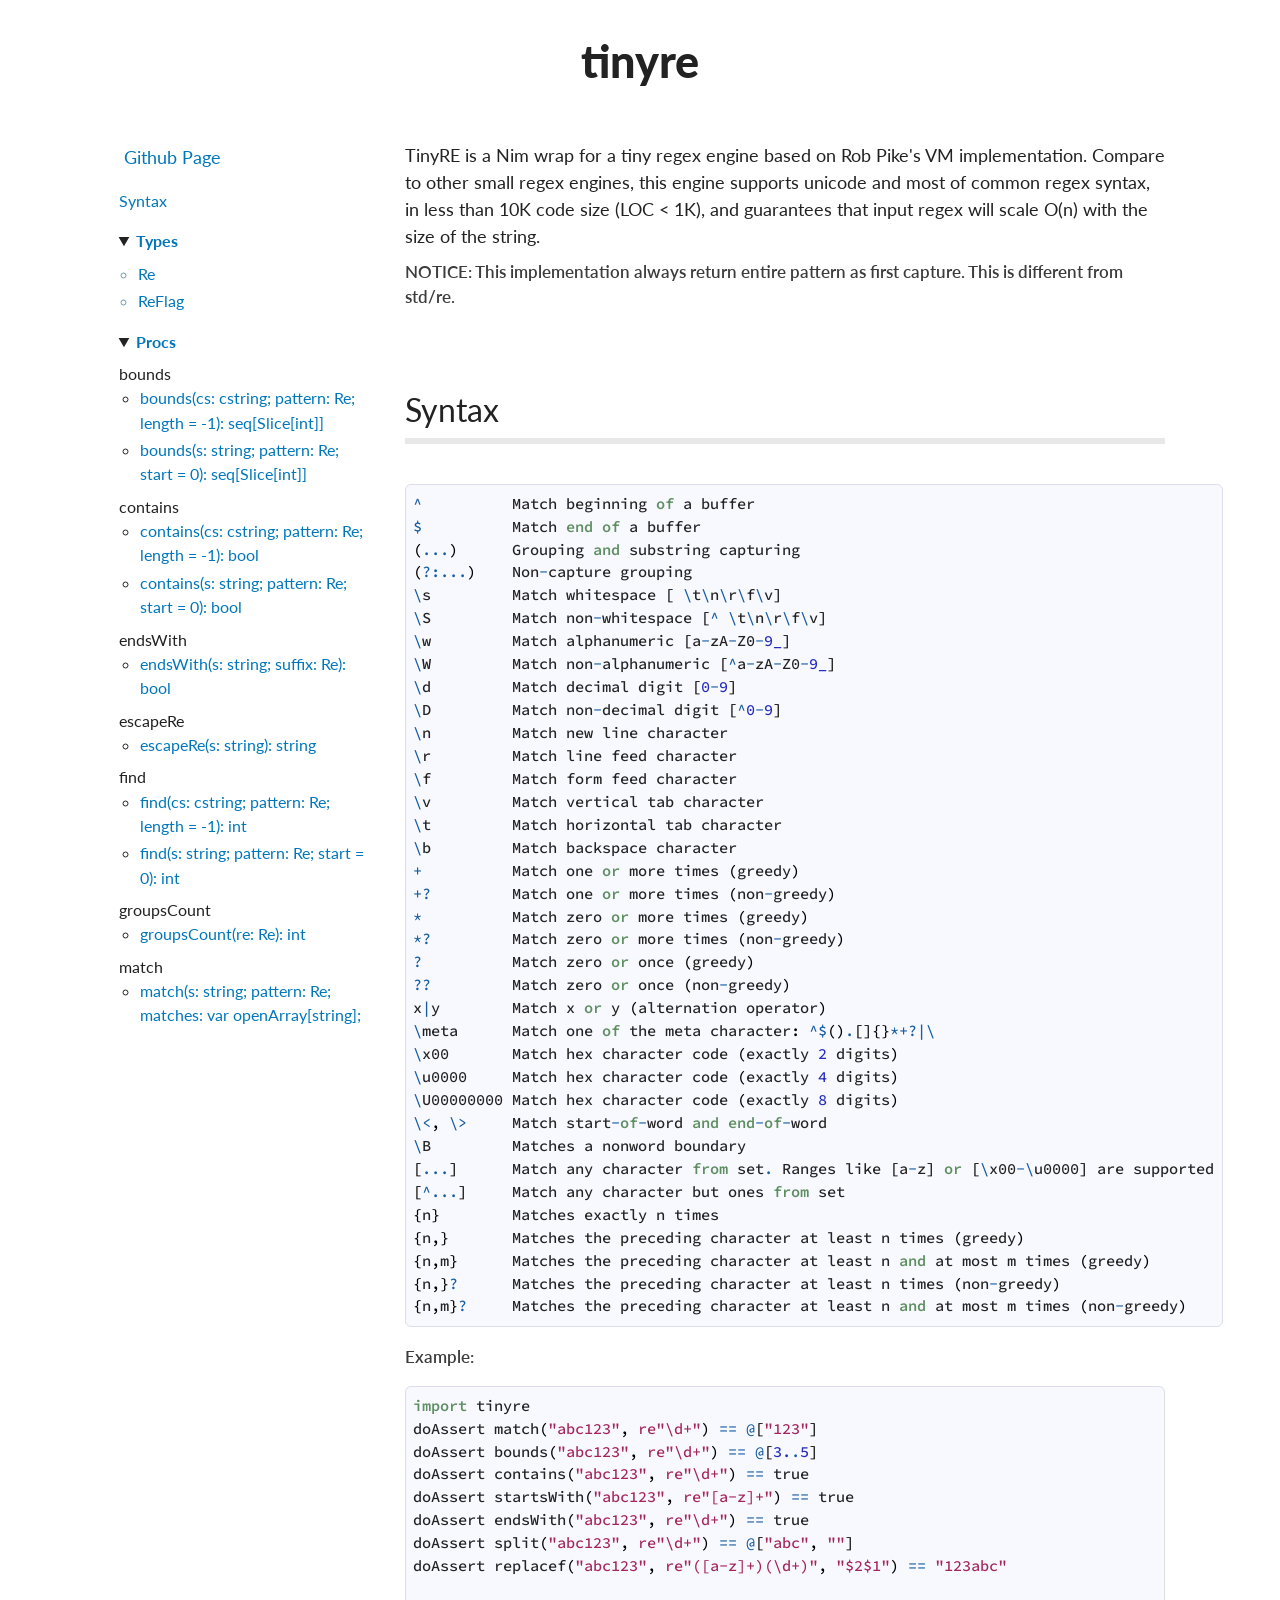
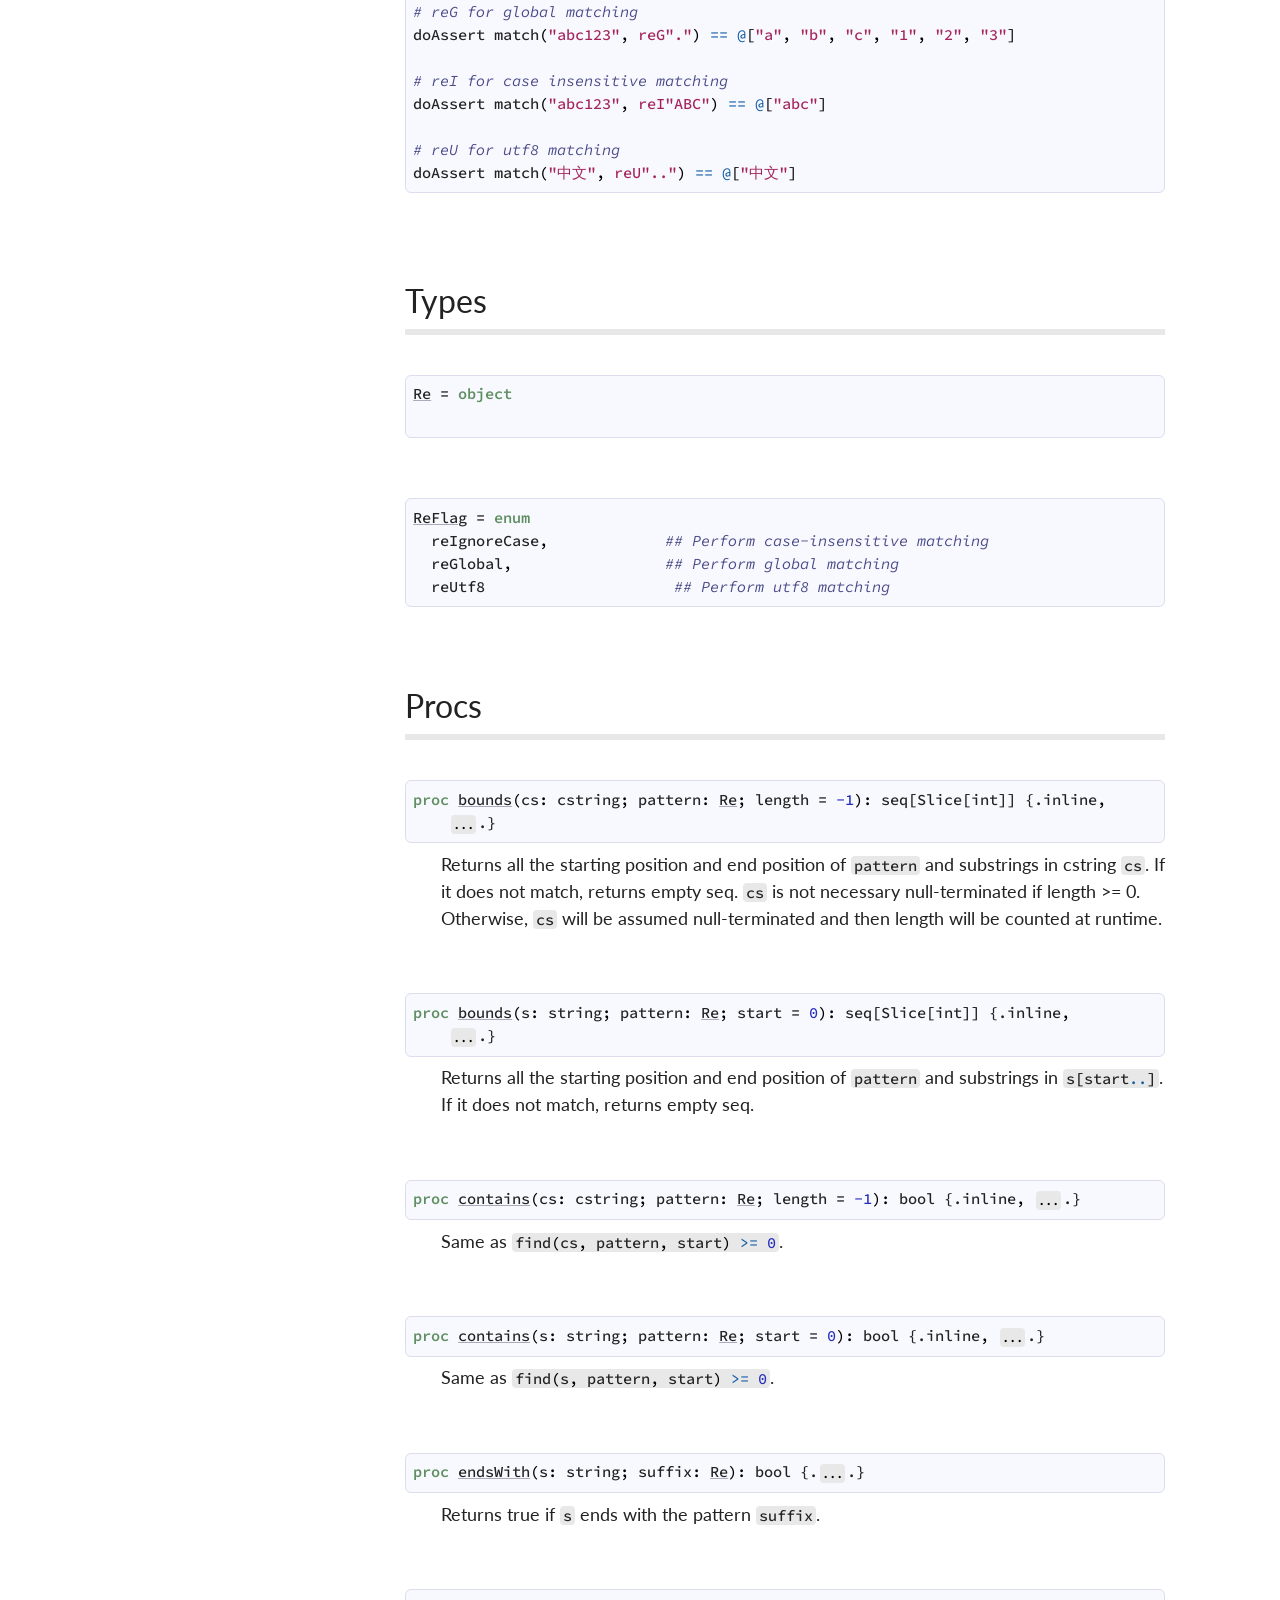
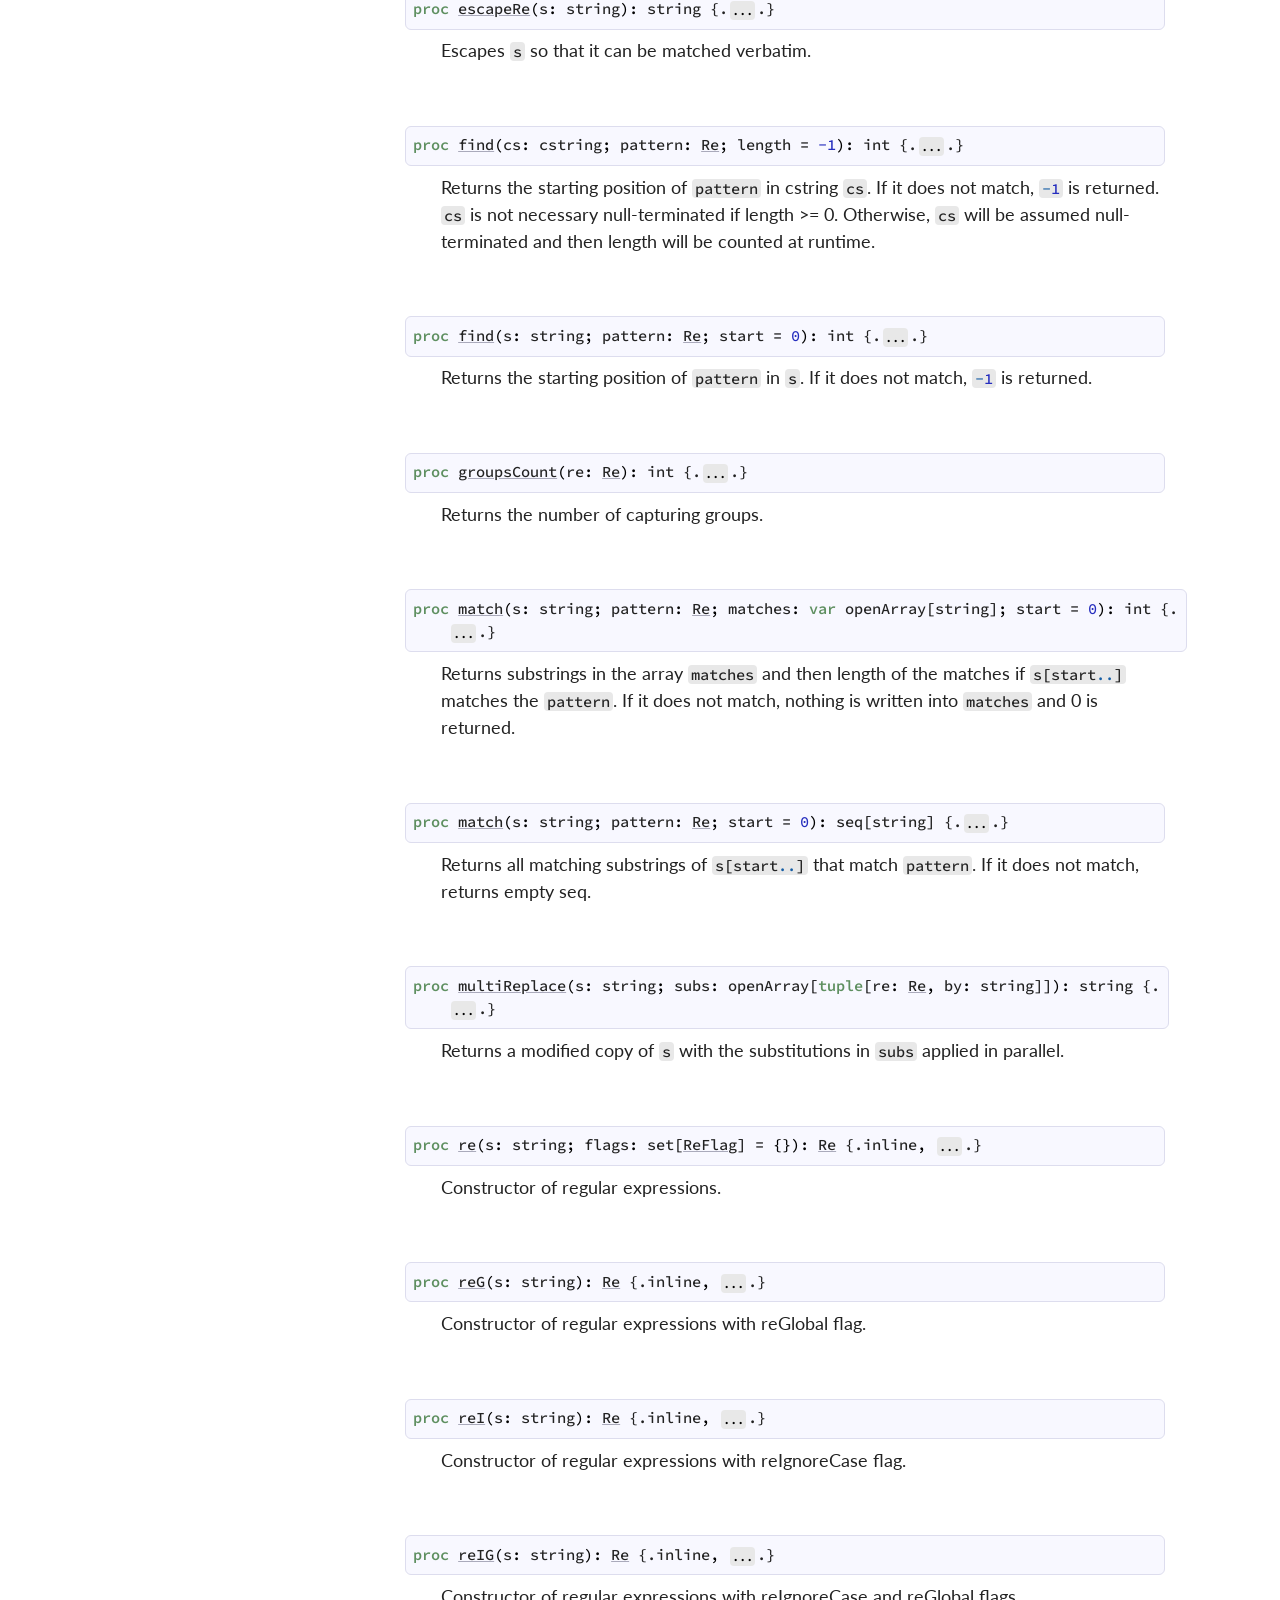
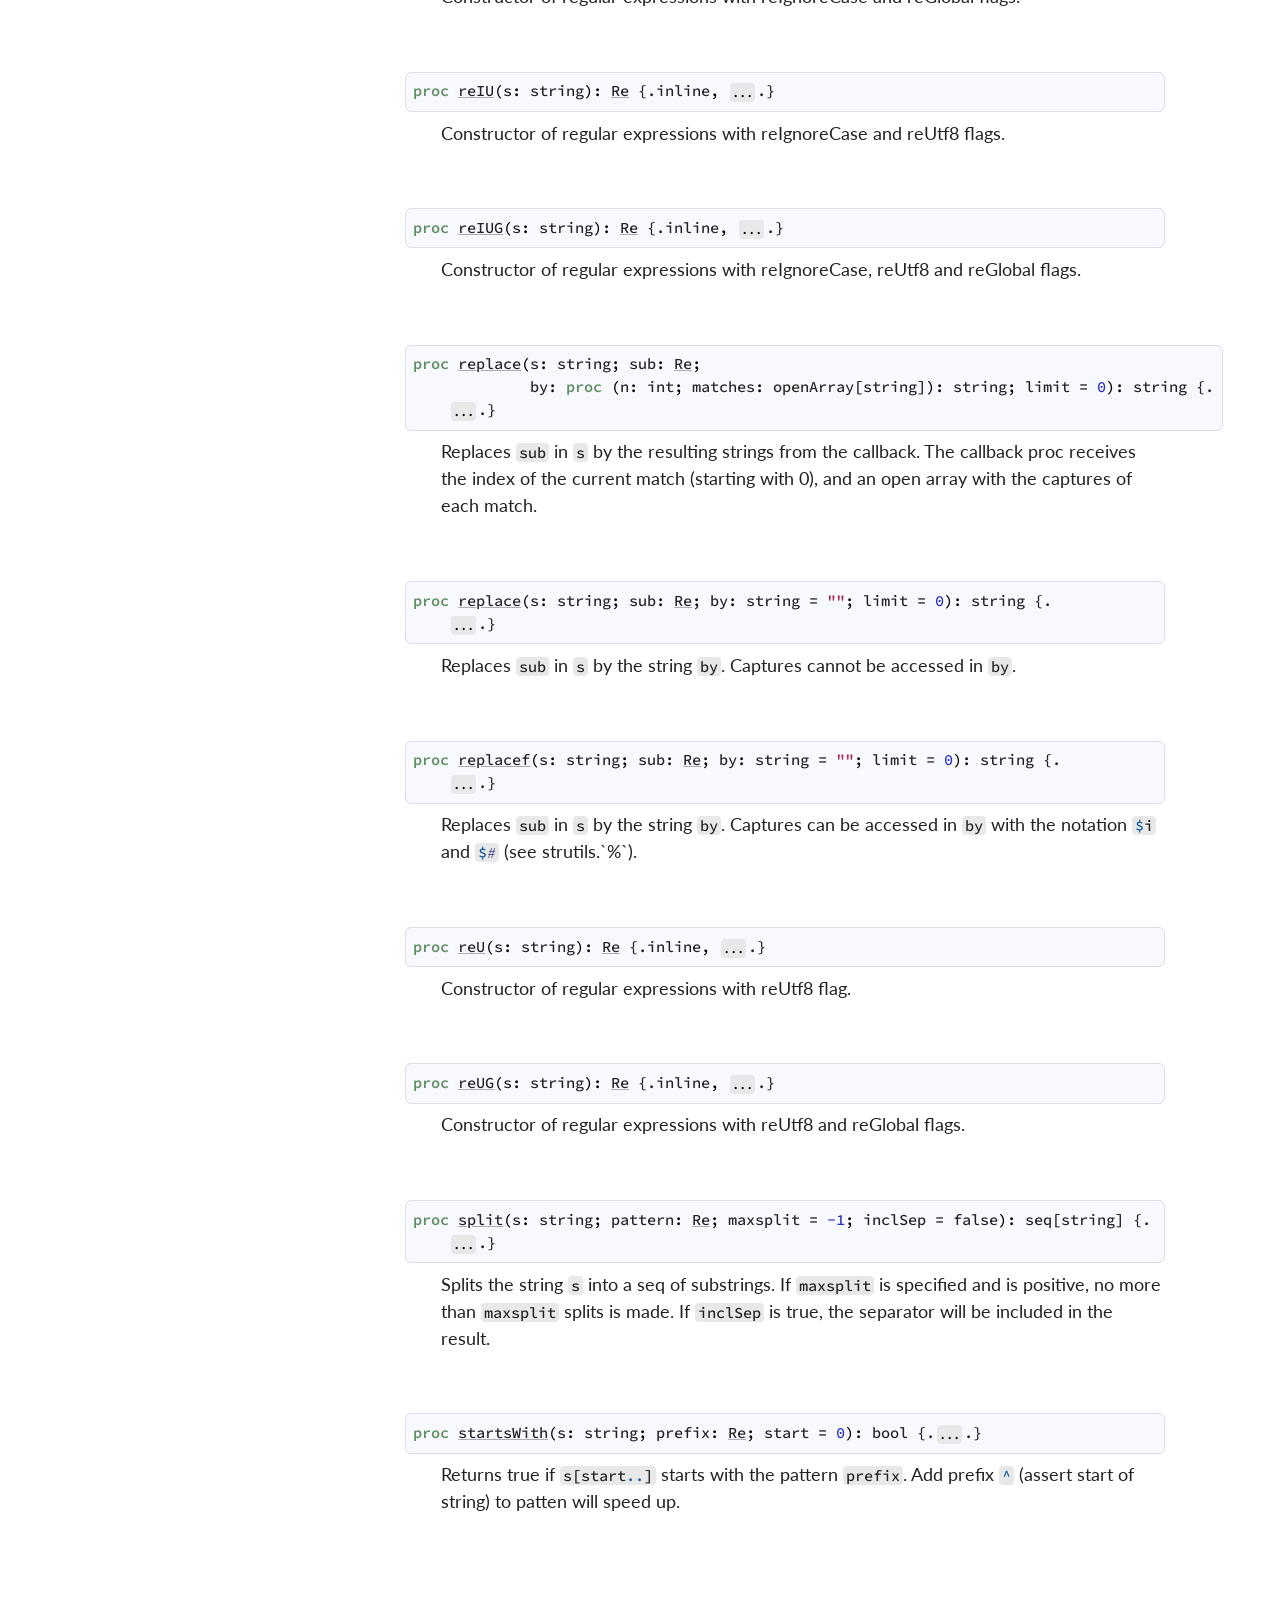
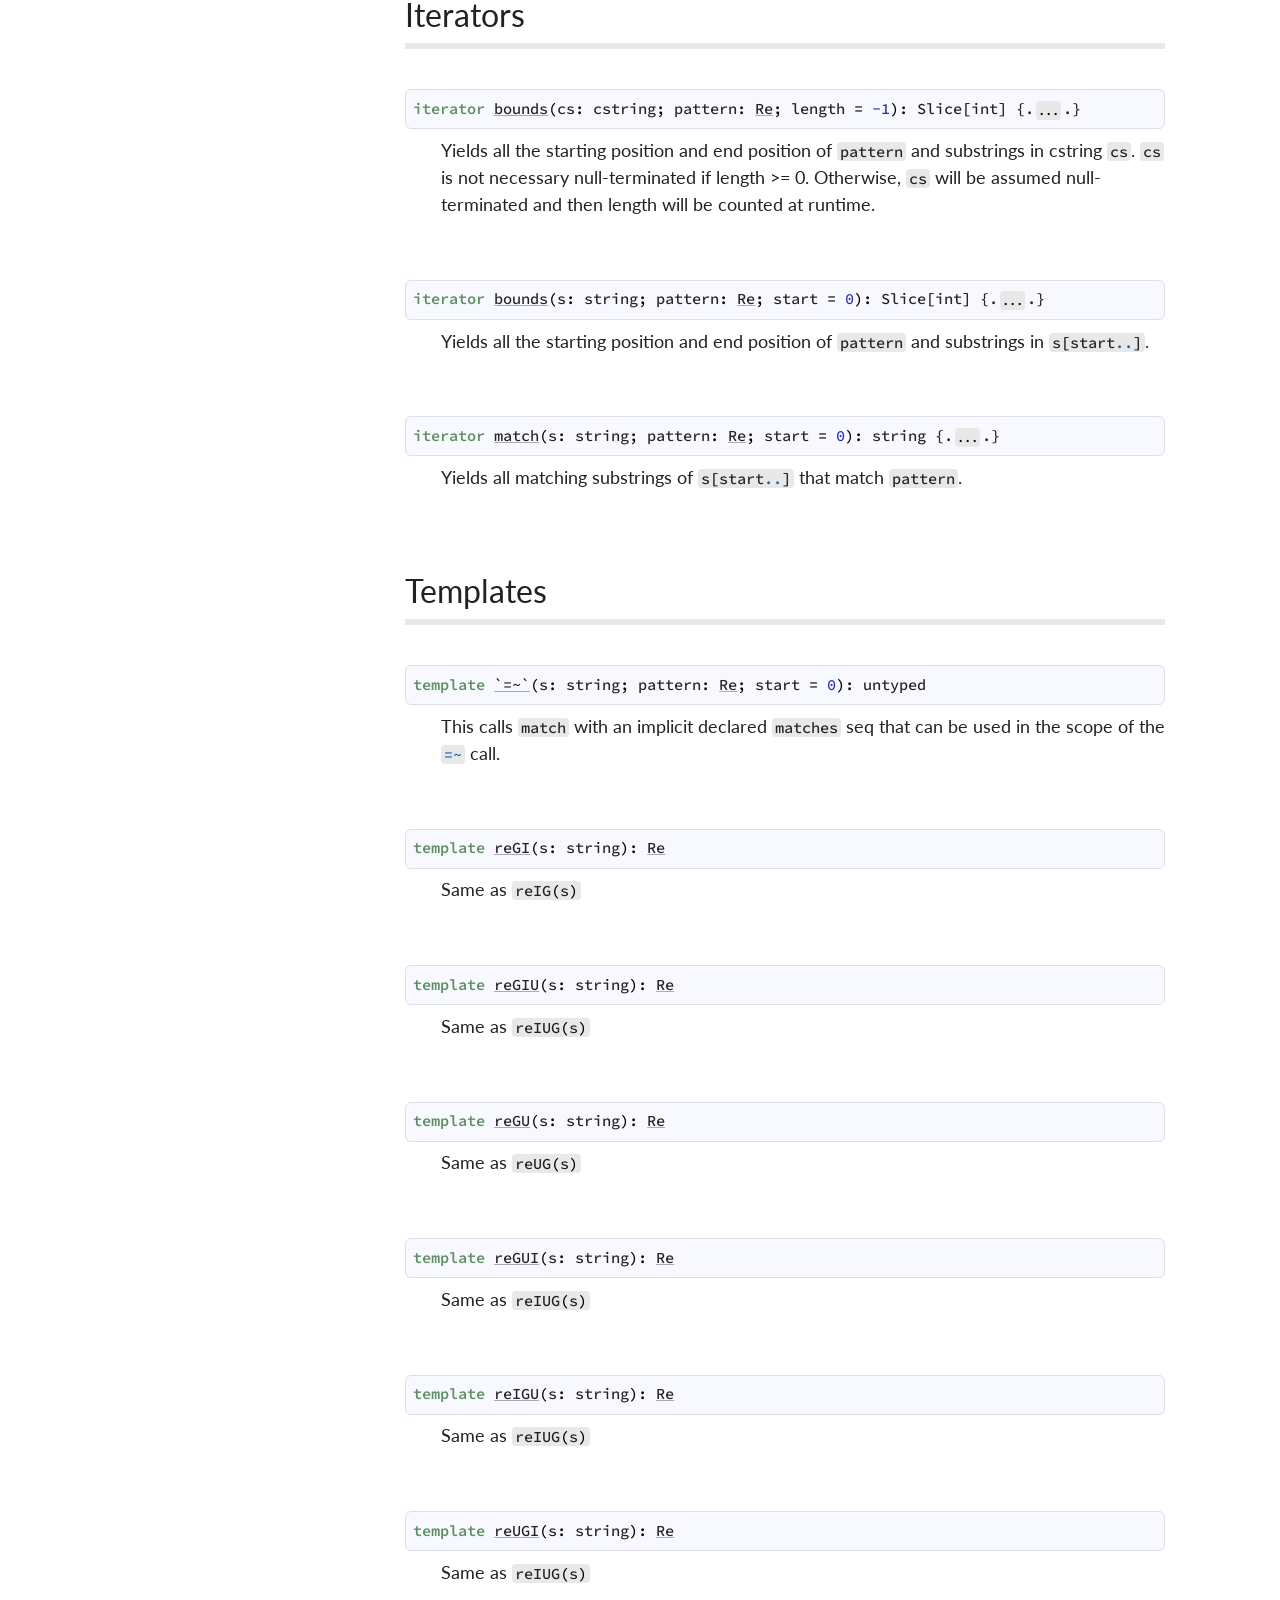
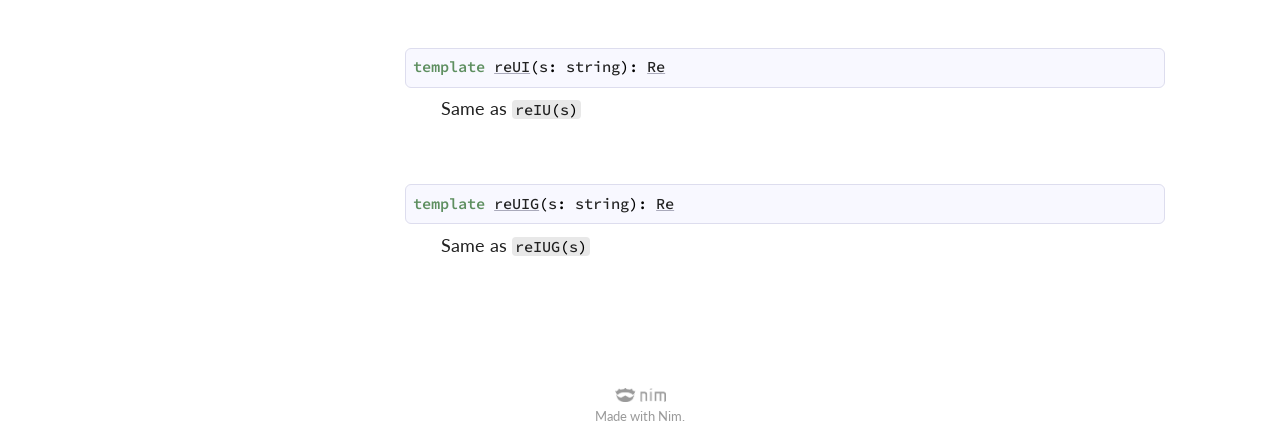
==== docs/tinyre.html @ 005422c6 "update to 1.5.1" ====
<?xml version="1.0" encoding="utf-8" ?>
<!DOCTYPE html PUBLIC "-//W3C//DTD XHTML 1.0 Transitional//EN" "https://www.w3.org/TR/xhtml1/DTD/xhtml1-transitional.dtd">
<!--  This file is generated by Nim. -->
<html xmlns="https://www.w3.org/1999/xhtml" xml:lang="en" lang="en">
<head>
<meta http-equiv="Content-Type" content="text/html; charset=utf-8" />
<meta name="viewport" content="width=device-width, initial-scale=1.0">
<title>tinyre</title>

<!-- Favicon -->
<link rel="shortcut icon" href="[data-uri]"/>
<link rel="icon" type="image/png" sizes="32x32" href="[data-uri]">

<!-- CSS -->
<link rel="stylesheet" type="text/css" href="nimdoc.out.css">

<!-- JS -->
<script type="text/javascript" src="dochack.js"></script>
</head>
<body>
  <div class="document" id="documentId">
    <div class="container">
      <h1 class="title">tinyre</h1>
      <div class="row">
  <div class="three columns">
    <div id="global-links">
      <ul class="simple">
        <li><a href="https://github.com/khchen/tinyre">Github Page</a></li>
      </ul>
    </div>
    <ul class="simple simple-toc" id="toc-list">
  <li><a class="reference" id="syntax_toc" href="#syntax">Syntax</a></li>
<li>
  <details open>
    <summary><a class="reference reference-toplevel" href="#7" id="57">Types</a></summary>
    <ul class="simple simple-toc-section">
      <li><a class="reference" href="#Re" title="Re = object">Re</a></li>
<li><a class="reference" href="#ReFlag" title="ReFlag = enum
  reIgnoreCase,             ## Perform case-insensitive matching
  reGlobal,                 ## Perform global matching
  reUtf8                     ## Perform utf8 matching">ReFlag</a></li>

    </ul>
  </details>
</li>
<li>
  <details open>
    <summary><a class="reference reference-toplevel" href="#12" id="62">Procs</a></summary>
    <ul class="simple simple-toc-section">
      <ul class="simple nested-toc-section">bounds
  <li><a class="reference" href="#bounds%2Ccstring%2CRe%2Cint" title="bounds(cs: cstring; pattern: Re; length = -1): seq[Slice[int]]">bounds(cs: cstring; pattern: Re; length = -1): seq[Slice[int]]</a></li>
<li><a class="reference" href="#bounds%2Cstring%2CRe%2Cint" title="bounds(s: string; pattern: Re; start = 0): seq[Slice[int]]">bounds(s: string; pattern: Re; start = 0): seq[Slice[int]]</a></li>

</ul>
<ul class="simple nested-toc-section">contains
  <li><a class="reference" href="#contains%2Ccstring%2CRe%2Cint" title="contains(cs: cstring; pattern: Re; length = -1): bool">contains(cs: cstring; pattern: Re; length = -1): bool</a></li>
<li><a class="reference" href="#contains%2Cstring%2CRe%2Cint" title="contains(s: string; pattern: Re; start = 0): bool">contains(s: string; pattern: Re; start = 0): bool</a></li>

</ul>
<ul class="simple nested-toc-section">endsWith
  <li><a class="reference" href="#endsWith%2Cstring%2CRe" title="endsWith(s: string; suffix: Re): bool">endsWith(s: string; suffix: Re): bool</a></li>

</ul>
<ul class="simple nested-toc-section">escapeRe
  <li><a class="reference" href="#escapeRe%2Cstring" title="escapeRe(s: string): string">escapeRe(s: string): string</a></li>

</ul>
<ul class="simple nested-toc-section">find
  <li><a class="reference" href="#find%2Ccstring%2CRe%2Cint" title="find(cs: cstring; pattern: Re; length = -1): int">find(cs: cstring; pattern: Re; length = -1): int</a></li>
<li><a class="reference" href="#find%2Cstring%2CRe%2Cint" title="find(s: string; pattern: Re; start = 0): int">find(s: string; pattern: Re; start = 0): int</a></li>

</ul>
<ul class="simple nested-toc-section">groupsCount
  <li><a class="reference" href="#groupsCount%2CRe" title="groupsCount(re: Re): int">groupsCount(re: Re): int</a></li>

</ul>
<ul class="simple nested-toc-section">match
  <li><a class="reference" href="#match%2Cstring%2CRe%2CopenArray%5Bstring%5D%2Cint" title="match(s: string; pattern: Re; matches: var openArray[string]; start = 0): int">match(s: string; pattern: Re; matches: var openArray[string]; start = 0): int</a></li>
<li><a class="reference" href="#match%2Cstring%2CRe%2Cint" title="match(s: string; pattern: Re; start = 0): seq[string]">match(s: string; pattern: Re; start = 0): seq[string]</a></li>

</ul>
<ul class="simple nested-toc-section">multiReplace
  <li><a class="reference" href="#multiReplace%2Cstring%2CopenArray%5Btuple%5BRe%2Cstring%5D%5D" title="multiReplace(s: string; subs: openArray[tuple[re: Re, by: string]]): string">multiReplace(s: string; subs: openArray[tuple[re: Re, by: string]]): string</a></li>

</ul>
<ul class="simple nested-toc-section">re
  <li><a class="reference" href="#re%2Cstring%2Cset%5BReFlag%5D" title="re(s: string; flags: set[ReFlag] = {}): Re">re(s: string; flags: set[ReFlag] = {}): Re</a></li>

</ul>
<ul class="simple nested-toc-section">reG
  <li><a class="reference" href="#reG%2Cstring" title="reG(s: string): Re">reG(s: string): Re</a></li>

</ul>
<ul class="simple nested-toc-section">reI
  <li><a class="reference" href="#reI%2Cstring" title="reI(s: string): Re">reI(s: string): Re</a></li>

</ul>
<ul class="simple nested-toc-section">reIG
  <li><a class="reference" href="#reIG%2Cstring" title="reIG(s: string): Re">reIG(s: string): Re</a></li>

</ul>
<ul class="simple nested-toc-section">reIU
  <li><a class="reference" href="#reIU%2Cstring" title="reIU(s: string): Re">reIU(s: string): Re</a></li>

</ul>
<ul class="simple nested-toc-section">reIUG
  <li><a class="reference" href="#reIUG%2Cstring" title="reIUG(s: string): Re">reIUG(s: string): Re</a></li>

</ul>
<ul class="simple nested-toc-section">replace
  <li><a class="reference" href="#replace%2Cstring%2CRe%2Cproc%28int%2CopenArray%5Bstring%5D%29%2Cint" title="replace(s: string; sub: Re;
        by: proc (n: int; matches: openArray[string]): string; limit = 0): string">replace(s: string; sub: Re;
        by: proc (n: int; matches: openArray[string]): string; limit = 0): string</a></li>
<li><a class="reference" href="#replace%2Cstring%2CRe%2Cstring%2Cint" title="replace(s: string; sub: Re; by: string = &quot;&quot;; limit = 0): string">replace(s: string; sub: Re; by: string = &quot;&quot;; limit = 0): string</a></li>

</ul>
<ul class="simple nested-toc-section">replacef
  <li><a class="reference" href="#replacef%2Cstring%2CRe%2Cstring%2Cint" title="replacef(s: string; sub: Re; by: string = &quot;&quot;; limit = 0): string">replacef(s: string; sub: Re; by: string = &quot;&quot;; limit = 0): string</a></li>

</ul>
<ul class="simple nested-toc-section">reU
  <li><a class="reference" href="#reU%2Cstring" title="reU(s: string): Re">reU(s: string): Re</a></li>

</ul>
<ul class="simple nested-toc-section">reUG
  <li><a class="reference" href="#reUG%2Cstring" title="reUG(s: string): Re">reUG(s: string): Re</a></li>

</ul>
<ul class="simple nested-toc-section">split
  <li><a class="reference" href="#split%2Cstring%2CRe%2Cint" title="split(s: string; pattern: Re; maxsplit = -1; inclSep = false): seq[string]">split(s: string; pattern: Re; maxsplit = -1; inclSep = false): seq[string]</a></li>

</ul>
<ul class="simple nested-toc-section">startsWith
  <li><a class="reference" href="#startsWith%2Cstring%2CRe%2Cint" title="startsWith(s: string; prefix: Re; start = 0): bool">startsWith(s: string; prefix: Re; start = 0): bool</a></li>

</ul>

    </ul>
  </details>
</li>
<li>
  <details open>
    <summary><a class="reference reference-toplevel" href="#15" id="65">Iterators</a></summary>
    <ul class="simple simple-toc-section">
      <ul class="simple nested-toc-section">bounds
  <li><a class="reference" href="#bounds.i%2Ccstring%2CRe%2Cint" title="bounds(cs: cstring; pattern: Re; length = -1): Slice[int]">bounds(cs: cstring; pattern: Re; length = -1): Slice[int]</a></li>
<li><a class="reference" href="#bounds.i%2Cstring%2CRe%2Cint" title="bounds(s: string; pattern: Re; start = 0): Slice[int]">bounds(s: string; pattern: Re; start = 0): Slice[int]</a></li>

</ul>
<ul class="simple nested-toc-section">match
  <li><a class="reference" href="#match.i%2Cstring%2CRe%2Cint" title="match(s: string; pattern: Re; start = 0): string">match(s: string; pattern: Re; start = 0): string</a></li>

</ul>

    </ul>
  </details>
</li>
<li>
  <details open>
    <summary><a class="reference reference-toplevel" href="#18" id="68">Templates</a></summary>
    <ul class="simple simple-toc-section">
      <ul class="simple nested-toc-section">=~
  <li><a class="reference" href="#%3D~.t%2Cstring%2CRe%2Cint" title="`=~`(s: string; pattern: Re; start = 0): untyped">`=~`(s: string; pattern: Re; start = 0): untyped</a></li>

</ul>
<ul class="simple nested-toc-section">reGI
  <li><a class="reference" href="#reGI.t%2Cstring" title="reGI(s: string): Re">reGI(s: string): Re</a></li>

</ul>
<ul class="simple nested-toc-section">reGIU
  <li><a class="reference" href="#reGIU.t%2Cstring" title="reGIU(s: string): Re">reGIU(s: string): Re</a></li>

</ul>
<ul class="simple nested-toc-section">reGU
  <li><a class="reference" href="#reGU.t%2Cstring" title="reGU(s: string): Re">reGU(s: string): Re</a></li>

</ul>
<ul class="simple nested-toc-section">reGUI
  <li><a class="reference" href="#reGUI.t%2Cstring" title="reGUI(s: string): Re">reGUI(s: string): Re</a></li>

</ul>
<ul class="simple nested-toc-section">reIGU
  <li><a class="reference" href="#reIGU.t%2Cstring" title="reIGU(s: string): Re">reIGU(s: string): Re</a></li>

</ul>
<ul class="simple nested-toc-section">reUGI
  <li><a class="reference" href="#reUGI.t%2Cstring" title="reUGI(s: string): Re">reUGI(s: string): Re</a></li>

</ul>
<ul class="simple nested-toc-section">reUI
  <li><a class="reference" href="#reUI.t%2Cstring" title="reUI(s: string): Re">reUI(s: string): Re</a></li>

</ul>
<ul class="simple nested-toc-section">reUIG
  <li><a class="reference" href="#reUIG.t%2Cstring" title="reUIG(s: string): Re">reUIG(s: string): Re</a></li>

</ul>

    </ul>
  </details>
</li>

</ul>

  </div>
  <div class="nine columns" id="content">
    
    <div id="tocRoot"></div>
    
    <p class="module-desc"><p>TinyRE is a Nim wrap for a tiny regex engine based on Rob Pike's VM implementation. Compare to other small regex engines, this engine supports unicode and most of common regex syntax, in less than 10K code size (LOC &lt; 1K), and guarantees that input regex will scale O(n) with the size of the string.</p>
<p><strong>NOTICE: This implementation always return entire pattern as first capture. This is different from std/re.</strong></p>

<h1><a class="toc-backref" id="syntax" href="#syntax">Syntax</a></h1><pre class="listing"><span class="Operator">^</span>          <span class="Identifier">Match</span> <span class="Identifier">beginning</span> <span class="Keyword">of</span> <span class="Identifier">a</span> <span class="Identifier">buffer</span>
<span class="Operator">$</span>          <span class="Identifier">Match</span> <span class="Keyword">end</span> <span class="Keyword">of</span> <span class="Identifier">a</span> <span class="Identifier">buffer</span>
<span class="Punctuation">(</span><span class="Operator">...</span><span class="Punctuation">)</span>      <span class="Identifier">Grouping</span> <span class="Keyword">and</span> <span class="Identifier">substring</span> <span class="Identifier">capturing</span>
<span class="Punctuation">(</span><span class="Operator">?:...</span><span class="Punctuation">)</span>    <span class="Identifier">Non</span><span class="Operator">-</span><span class="Identifier">capture</span> <span class="Identifier">grouping</span>
<span class="Operator">\</span><span class="Identifier">s</span>         <span class="Identifier">Match</span> <span class="Identifier">whitespace</span> <span class="Punctuation">[</span> <span class="Operator">\</span><span class="Identifier">t</span><span class="Operator">\</span><span class="Identifier">n</span><span class="Operator">\</span><span class="Identifier">r</span><span class="Operator">\</span><span class="Identifier">f</span><span class="Operator">\</span><span class="Identifier">v</span><span class="Punctuation">]</span>
<span class="Operator">\</span><span class="Identifier">S</span>         <span class="Identifier">Match</span> <span class="Identifier">non</span><span class="Operator">-</span><span class="Identifier">whitespace</span> <span class="Punctuation">[</span><span class="Operator">^</span> <span class="Operator">\</span><span class="Identifier">t</span><span class="Operator">\</span><span class="Identifier">n</span><span class="Operator">\</span><span class="Identifier">r</span><span class="Operator">\</span><span class="Identifier">f</span><span class="Operator">\</span><span class="Identifier">v</span><span class="Punctuation">]</span>
<span class="Operator">\</span><span class="Identifier">w</span>         <span class="Identifier">Match</span> <span class="Identifier">alphanumeric</span> <span class="Punctuation">[</span><span class="Identifier">a</span><span class="Operator">-</span><span class="Identifier">zA</span><span class="Operator">-</span><span class="Identifier">Z0</span><span class="Operator">-</span><span class="DecNumber">9_</span><span class="Punctuation">]</span>
<span class="Operator">\</span><span class="Identifier">W</span>         <span class="Identifier">Match</span> <span class="Identifier">non</span><span class="Operator">-</span><span class="Identifier">alphanumeric</span> <span class="Punctuation">[</span><span class="Operator">^</span><span class="Identifier">a</span><span class="Operator">-</span><span class="Identifier">zA</span><span class="Operator">-</span><span class="Identifier">Z0</span><span class="Operator">-</span><span class="DecNumber">9_</span><span class="Punctuation">]</span>
<span class="Operator">\</span><span class="Identifier">d</span>         <span class="Identifier">Match</span> <span class="Identifier">decimal</span> <span class="Identifier">digit</span> <span class="Punctuation">[</span><span class="DecNumber">0</span><span class="Operator">-</span><span class="DecNumber">9</span><span class="Punctuation">]</span>
<span class="Operator">\</span><span class="Identifier">D</span>         <span class="Identifier">Match</span> <span class="Identifier">non</span><span class="Operator">-</span><span class="Identifier">decimal</span> <span class="Identifier">digit</span> <span class="Punctuation">[</span><span class="Operator">^</span><span class="DecNumber">0</span><span class="Operator">-</span><span class="DecNumber">9</span><span class="Punctuation">]</span>
<span class="Operator">\</span><span class="Identifier">n</span>         <span class="Identifier">Match</span> <span class="Identifier">new</span> <span class="Identifier">line</span> <span class="Identifier">character</span>
<span class="Operator">\</span><span class="Identifier">r</span>         <span class="Identifier">Match</span> <span class="Identifier">line</span> <span class="Identifier">feed</span> <span class="Identifier">character</span>
<span class="Operator">\</span><span class="Identifier">f</span>         <span class="Identifier">Match</span> <span class="Identifier">form</span> <span class="Identifier">feed</span> <span class="Identifier">character</span>
<span class="Operator">\</span><span class="Identifier">v</span>         <span class="Identifier">Match</span> <span class="Identifier">vertical</span> <span class="Identifier">tab</span> <span class="Identifier">character</span>
<span class="Operator">\</span><span class="Identifier">t</span>         <span class="Identifier">Match</span> <span class="Identifier">horizontal</span> <span class="Identifier">tab</span> <span class="Identifier">character</span>
<span class="Operator">\</span><span class="Identifier">b</span>         <span class="Identifier">Match</span> <span class="Identifier">backspace</span> <span class="Identifier">character</span>
<span class="Operator">+</span>          <span class="Identifier">Match</span> <span class="Identifier">one</span> <span class="Keyword">or</span> <span class="Identifier">more</span> <span class="Identifier">times</span> <span class="Punctuation">(</span><span class="Identifier">greedy</span><span class="Punctuation">)</span>
<span class="Operator">+?</span>         <span class="Identifier">Match</span> <span class="Identifier">one</span> <span class="Keyword">or</span> <span class="Identifier">more</span> <span class="Identifier">times</span> <span class="Punctuation">(</span><span class="Identifier">non</span><span class="Operator">-</span><span class="Identifier">greedy</span><span class="Punctuation">)</span>
<span class="Operator">*</span>          <span class="Identifier">Match</span> <span class="Identifier">zero</span> <span class="Keyword">or</span> <span class="Identifier">more</span> <span class="Identifier">times</span> <span class="Punctuation">(</span><span class="Identifier">greedy</span><span class="Punctuation">)</span>
<span class="Operator">*?</span>         <span class="Identifier">Match</span> <span class="Identifier">zero</span> <span class="Keyword">or</span> <span class="Identifier">more</span> <span class="Identifier">times</span> <span class="Punctuation">(</span><span class="Identifier">non</span><span class="Operator">-</span><span class="Identifier">greedy</span><span class="Punctuation">)</span>
<span class="Operator">?</span>          <span class="Identifier">Match</span> <span class="Identifier">zero</span> <span class="Keyword">or</span> <span class="Identifier">once</span> <span class="Punctuation">(</span><span class="Identifier">greedy</span><span class="Punctuation">)</span>
<span class="Operator">??</span>         <span class="Identifier">Match</span> <span class="Identifier">zero</span> <span class="Keyword">or</span> <span class="Identifier">once</span> <span class="Punctuation">(</span><span class="Identifier">non</span><span class="Operator">-</span><span class="Identifier">greedy</span><span class="Punctuation">)</span>
<span class="Identifier">x</span><span class="Operator">|</span><span class="Identifier">y</span>        <span class="Identifier">Match</span> <span class="Identifier">x</span> <span class="Keyword">or</span> <span class="Identifier">y</span> <span class="Punctuation">(</span><span class="Identifier">alternation</span> <span class="Identifier">operator</span><span class="Punctuation">)</span>
<span class="Operator">\</span><span class="Identifier">meta</span>      <span class="Identifier">Match</span> <span class="Identifier">one</span> <span class="Keyword">of</span> <span class="Identifier">the</span> <span class="Identifier">meta</span> <span class="Identifier">character</span><span class="Punctuation">:</span> <span class="Operator">^$</span><span class="Punctuation">(</span><span class="Punctuation">)</span><span class="Operator">.</span><span class="Punctuation">[</span><span class="Punctuation">]</span><span class="Punctuation">{</span><span class="Punctuation">}</span><span class="Operator">*+?|\</span>
<span class="Operator">\</span><span class="Identifier">x00</span>       <span class="Identifier">Match</span> <span class="Identifier">hex</span> <span class="Identifier">character</span> <span class="Identifier">code</span> <span class="Punctuation">(</span><span class="Identifier">exactly</span> <span class="DecNumber">2</span> <span class="Identifier">digits</span><span class="Punctuation">)</span>
<span class="Operator">\</span><span class="Identifier">u0000</span>     <span class="Identifier">Match</span> <span class="Identifier">hex</span> <span class="Identifier">character</span> <span class="Identifier">code</span> <span class="Punctuation">(</span><span class="Identifier">exactly</span> <span class="DecNumber">4</span> <span class="Identifier">digits</span><span class="Punctuation">)</span>
<span class="Operator">\</span><span class="Identifier">U00000000</span> <span class="Identifier">Match</span> <span class="Identifier">hex</span> <span class="Identifier">character</span> <span class="Identifier">code</span> <span class="Punctuation">(</span><span class="Identifier">exactly</span> <span class="DecNumber">8</span> <span class="Identifier">digits</span><span class="Punctuation">)</span>
<span class="Operator">\&lt;</span><span class="Punctuation">,</span> <span class="Operator">\&gt;</span>     <span class="Identifier">Match</span> <span class="Identifier">start</span><span class="Operator">-</span><span class="Keyword">of</span><span class="Operator">-</span><span class="Identifier">word</span> <span class="Keyword">and</span> <span class="Keyword">end</span><span class="Operator">-</span><span class="Keyword">of</span><span class="Operator">-</span><span class="Identifier">word</span>
<span class="Operator">\</span><span class="Identifier">B</span>         <span class="Identifier">Matches</span> <span class="Identifier">a</span> <span class="Identifier">nonword</span> <span class="Identifier">boundary</span>
<span class="Punctuation">[</span><span class="Operator">...</span><span class="Punctuation">]</span>      <span class="Identifier">Match</span> <span class="Identifier">any</span> <span class="Identifier">character</span> <span class="Keyword">from</span> <span class="Identifier">set</span><span class="Operator">.</span> <span class="Identifier">Ranges</span> <span class="Identifier">like</span> <span class="Punctuation">[</span><span class="Identifier">a</span><span class="Operator">-</span><span class="Identifier">z</span><span class="Punctuation">]</span> <span class="Keyword">or</span> <span class="Punctuation">[</span><span class="Operator">\</span><span class="Identifier">x00</span><span class="Operator">-\</span><span class="Identifier">u0000</span><span class="Punctuation">]</span> <span class="Identifier">are</span> <span class="Identifier">supported</span>
<span class="Punctuation">[</span><span class="Operator">^...</span><span class="Punctuation">]</span>     <span class="Identifier">Match</span> <span class="Identifier">any</span> <span class="Identifier">character</span> <span class="Identifier">but</span> <span class="Identifier">ones</span> <span class="Keyword">from</span> <span class="Identifier">set</span>
<span class="Punctuation">{</span><span class="Identifier">n</span><span class="Punctuation">}</span>        <span class="Identifier">Matches</span> <span class="Identifier">exactly</span> <span class="Identifier">n</span> <span class="Identifier">times</span>
<span class="Punctuation">{</span><span class="Identifier">n</span><span class="Punctuation">,</span><span class="Punctuation">}</span>       <span class="Identifier">Matches</span> <span class="Identifier">the</span> <span class="Identifier">preceding</span> <span class="Identifier">character</span> <span class="Identifier">at</span> <span class="Identifier">least</span> <span class="Identifier">n</span> <span class="Identifier">times</span> <span class="Punctuation">(</span><span class="Identifier">greedy</span><span class="Punctuation">)</span>
<span class="Punctuation">{</span><span class="Identifier">n</span><span class="Punctuation">,</span><span class="Identifier">m</span><span class="Punctuation">}</span>      <span class="Identifier">Matches</span> <span class="Identifier">the</span> <span class="Identifier">preceding</span> <span class="Identifier">character</span> <span class="Identifier">at</span> <span class="Identifier">least</span> <span class="Identifier">n</span> <span class="Keyword">and</span> <span class="Identifier">at</span> <span class="Identifier">most</span> <span class="Identifier">m</span> <span class="Identifier">times</span> <span class="Punctuation">(</span><span class="Identifier">greedy</span><span class="Punctuation">)</span>
<span class="Punctuation">{</span><span class="Identifier">n</span><span class="Punctuation">,</span><span class="Punctuation">}</span><span class="Operator">?</span>      <span class="Identifier">Matches</span> <span class="Identifier">the</span> <span class="Identifier">preceding</span> <span class="Identifier">character</span> <span class="Identifier">at</span> <span class="Identifier">least</span> <span class="Identifier">n</span> <span class="Identifier">times</span> <span class="Punctuation">(</span><span class="Identifier">non</span><span class="Operator">-</span><span class="Identifier">greedy</span><span class="Punctuation">)</span>
<span class="Punctuation">{</span><span class="Identifier">n</span><span class="Punctuation">,</span><span class="Identifier">m</span><span class="Punctuation">}</span><span class="Operator">?</span>     <span class="Identifier">Matches</span> <span class="Identifier">the</span> <span class="Identifier">preceding</span> <span class="Identifier">character</span> <span class="Identifier">at</span> <span class="Identifier">least</span> <span class="Identifier">n</span> <span class="Keyword">and</span> <span class="Identifier">at</span> <span class="Identifier">most</span> <span class="Identifier">m</span> <span class="Identifier">times</span> <span class="Punctuation">(</span><span class="Identifier">non</span><span class="Operator">-</span><span class="Identifier">greedy</span><span class="Punctuation">)</span></pre>
<p><strong class="examples_text">Example:</strong></p>
<pre class="listing"><span class="Keyword">import</span> <span class="Identifier">tinyre</span>
<span class="Identifier">doAssert</span> <span class="Identifier">match</span><span class="Punctuation">(</span><span class="StringLit">&quot;abc123&quot;</span><span class="Punctuation">,</span> <span class="RawData">re&quot;\d+&quot;</span><span class="Punctuation">)</span> <span class="Operator">==</span> <span class="Operator">@</span><span class="Punctuation">[</span><span class="StringLit">&quot;123&quot;</span><span class="Punctuation">]</span>
<span class="Identifier">doAssert</span> <span class="Identifier">bounds</span><span class="Punctuation">(</span><span class="StringLit">&quot;abc123&quot;</span><span class="Punctuation">,</span> <span class="RawData">re&quot;\d+&quot;</span><span class="Punctuation">)</span> <span class="Operator">==</span> <span class="Operator">@</span><span class="Punctuation">[</span><span class="FloatNumber">3.</span><span class="Operator">.</span><span class="DecNumber">5</span><span class="Punctuation">]</span>
<span class="Identifier">doAssert</span> <span class="Identifier">contains</span><span class="Punctuation">(</span><span class="StringLit">&quot;abc123&quot;</span><span class="Punctuation">,</span> <span class="RawData">re&quot;\d+&quot;</span><span class="Punctuation">)</span> <span class="Operator">==</span> <span class="Identifier">true</span>
<span class="Identifier">doAssert</span> <span class="Identifier">startsWith</span><span class="Punctuation">(</span><span class="StringLit">&quot;abc123&quot;</span><span class="Punctuation">,</span> <span class="RawData">re&quot;[a-z]+&quot;</span><span class="Punctuation">)</span> <span class="Operator">==</span> <span class="Identifier">true</span>
<span class="Identifier">doAssert</span> <span class="Identifier">endsWith</span><span class="Punctuation">(</span><span class="StringLit">&quot;abc123&quot;</span><span class="Punctuation">,</span> <span class="RawData">re&quot;\d+&quot;</span><span class="Punctuation">)</span> <span class="Operator">==</span> <span class="Identifier">true</span>
<span class="Identifier">doAssert</span> <span class="Identifier">split</span><span class="Punctuation">(</span><span class="StringLit">&quot;abc123&quot;</span><span class="Punctuation">,</span> <span class="RawData">re&quot;\d+&quot;</span><span class="Punctuation">)</span> <span class="Operator">==</span> <span class="Operator">@</span><span class="Punctuation">[</span><span class="StringLit">&quot;abc&quot;</span><span class="Punctuation">,</span> <span class="StringLit">&quot;&quot;</span><span class="Punctuation">]</span>
<span class="Identifier">doAssert</span> <span class="Identifier">replacef</span><span class="Punctuation">(</span><span class="StringLit">&quot;abc123&quot;</span><span class="Punctuation">,</span> <span class="RawData">re&quot;([a-z]+)(\d+)&quot;</span><span class="Punctuation">,</span> <span class="StringLit">&quot;$2$1&quot;</span><span class="Punctuation">)</span> <span class="Operator">==</span> <span class="StringLit">&quot;123abc&quot;</span>

<span class="Comment"># reG for global matching</span>
<span class="Identifier">doAssert</span> <span class="Identifier">match</span><span class="Punctuation">(</span><span class="StringLit">&quot;abc123&quot;</span><span class="Punctuation">,</span> <span class="RawData">reG&quot;.&quot;</span><span class="Punctuation">)</span> <span class="Operator">==</span> <span class="Operator">@</span><span class="Punctuation">[</span><span class="StringLit">&quot;a&quot;</span><span class="Punctuation">,</span> <span class="StringLit">&quot;b&quot;</span><span class="Punctuation">,</span> <span class="StringLit">&quot;c&quot;</span><span class="Punctuation">,</span> <span class="StringLit">&quot;1&quot;</span><span class="Punctuation">,</span> <span class="StringLit">&quot;2&quot;</span><span class="Punctuation">,</span> <span class="StringLit">&quot;3&quot;</span><span class="Punctuation">]</span>

<span class="Comment"># reI for case insensitive matching</span>
<span class="Identifier">doAssert</span> <span class="Identifier">match</span><span class="Punctuation">(</span><span class="StringLit">&quot;abc123&quot;</span><span class="Punctuation">,</span> <span class="RawData">reI&quot;ABC&quot;</span><span class="Punctuation">)</span> <span class="Operator">==</span> <span class="Operator">@</span><span class="Punctuation">[</span><span class="StringLit">&quot;abc&quot;</span><span class="Punctuation">]</span>

<span class="Comment"># reU for utf8 matching</span>
<span class="Identifier">doAssert</span> <span class="Identifier">match</span><span class="Punctuation">(</span><span class="StringLit">&quot;中文&quot;</span><span class="Punctuation">,</span> <span class="RawData">reU&quot;..&quot;</span><span class="Punctuation">)</span> <span class="Operator">==</span> <span class="Operator">@</span><span class="Punctuation">[</span><span class="StringLit">&quot;中文&quot;</span><span class="Punctuation">]</span></pre></p>
    <div class="section" id="7">
  <h1><a class="toc-backref" href="#7">Types</a></h1>
  <dl class="item">
    <div id="Re">
  <dt><pre><a href="tinyre.html#Re"><span class="Identifier">Re</span></a> <span class="Other">=</span> <span class="Keyword">object</span>
  </pre></dt>
  <dd>
    
    
    
  </dd>
</div>
<div id="ReFlag">
  <dt><pre><a href="tinyre.html#ReFlag"><span class="Identifier">ReFlag</span></a> <span class="Other">=</span> <span class="Keyword">enum</span>
  <span class="Identifier">reIgnoreCase</span><span class="Other">,</span>             <span class="Comment">## Perform case-insensitive matching</span>
  <span class="Identifier">reGlobal</span><span class="Other">,</span>                 <span class="Comment">## Perform global matching</span>
  <span class="Identifier">reUtf8</span>                     <span class="Comment">## Perform utf8 matching</span></pre></dt>
  <dd>
    
    
    
  </dd>
</div>

  </dl>
</div>
<div class="section" id="12">
  <h1><a class="toc-backref" href="#12">Procs</a></h1>
  <dl class="item">
    <div id="bounds-procs-all">
  <div id="bounds,cstring,Re,int">
  <dt><pre><span class="Keyword">proc</span> <a href="#bounds%2Ccstring%2CRe%2Cint"><span class="Identifier">bounds</span></a><span class="Other">(</span><span class="Identifier">cs</span><span class="Other">:</span> <span class="Identifier">cstring</span><span class="Other">;</span> <span class="Identifier">pattern</span><span class="Other">:</span> <a href="tinyre.html#Re"><span class="Identifier">Re</span></a><span class="Other">;</span> <span class="Identifier">length</span> <span class="Other">=</span> <span class="DecNumber">-1</span><span class="Other">)</span><span class="Other">:</span> <span class="Identifier">seq</span><span class="Other">[</span><span class="Identifier">Slice</span><span class="Other">[</span><span class="Identifier">int</span><span class="Other">]</span><span class="Other">]</span> {.<span class="Identifier">inline</span><span class="Other">,</span>
    <span><span class="Other pragmadots">...</span></span><span class="pragmawrap"><span class="Identifier">raises</span><span class="Other">:</span> <span class="Other">[</span><span class="Other">]</span><span class="Other">,</span> <span class="Identifier">tags</span><span class="Other">:</span> <span class="Other">[</span><span class="Other">]</span><span class="Other">,</span> <span class="Identifier">forbids</span><span class="Other">:</span> <span class="Other">[</span><span class="Other">]</span></span>.}</pre></dt>
  <dd>
    
    Returns all the starting position and end position of <tt class="docutils literal"><span class="pre"><span class="Identifier">pattern</span></span></tt> and substrings in cstring <tt class="docutils literal"><span class="pre"><span class="Identifier">cs</span></span></tt>. If it does not match, returns empty seq. <tt class="docutils literal"><span class="pre"><span class="Identifier">cs</span></span></tt> is not necessary null-terminated if length &gt;= 0. Otherwise, <tt class="docutils literal"><span class="pre"><span class="Identifier">cs</span></span></tt> will be assumed null-terminated and then length will be counted at runtime.
    
  </dd>
</div>
<div id="bounds,string,Re,int">
  <dt><pre><span class="Keyword">proc</span> <a href="#bounds%2Cstring%2CRe%2Cint"><span class="Identifier">bounds</span></a><span class="Other">(</span><span class="Identifier">s</span><span class="Other">:</span> <span class="Identifier">string</span><span class="Other">;</span> <span class="Identifier">pattern</span><span class="Other">:</span> <a href="tinyre.html#Re"><span class="Identifier">Re</span></a><span class="Other">;</span> <span class="Identifier">start</span> <span class="Other">=</span> <span class="DecNumber">0</span><span class="Other">)</span><span class="Other">:</span> <span class="Identifier">seq</span><span class="Other">[</span><span class="Identifier">Slice</span><span class="Other">[</span><span class="Identifier">int</span><span class="Other">]</span><span class="Other">]</span> {.<span class="Identifier">inline</span><span class="Other">,</span>
    <span><span class="Other pragmadots">...</span></span><span class="pragmawrap"><span class="Identifier">raises</span><span class="Other">:</span> <span class="Other">[</span><span class="Other">]</span><span class="Other">,</span> <span class="Identifier">tags</span><span class="Other">:</span> <span class="Other">[</span><span class="Other">]</span><span class="Other">,</span> <span class="Identifier">forbids</span><span class="Other">:</span> <span class="Other">[</span><span class="Other">]</span></span>.}</pre></dt>
  <dd>
    
    Returns all the starting position and end position of <tt class="docutils literal"><span class="pre"><span class="Identifier">pattern</span></span></tt> and substrings in <tt class="docutils literal"><span class="pre"><span class="Identifier">s</span><span class="Punctuation">[</span><span class="Identifier">start</span><span class="Operator">..</span><span class="Punctuation">]</span></span></tt>. If it does not match, returns empty seq.
    
  </dd>
</div>

</div>
<div id="contains-procs-all">
  <div id="contains,cstring,Re,int">
  <dt><pre><span class="Keyword">proc</span> <a href="#contains%2Ccstring%2CRe%2Cint"><span class="Identifier">contains</span></a><span class="Other">(</span><span class="Identifier">cs</span><span class="Other">:</span> <span class="Identifier">cstring</span><span class="Other">;</span> <span class="Identifier">pattern</span><span class="Other">:</span> <a href="tinyre.html#Re"><span class="Identifier">Re</span></a><span class="Other">;</span> <span class="Identifier">length</span> <span class="Other">=</span> <span class="DecNumber">-1</span><span class="Other">)</span><span class="Other">:</span> <span class="Identifier">bool</span> {.<span class="Identifier">inline</span><span class="Other">,</span> <span><span class="Other pragmadots">...</span></span><span class="pragmawrap"><span class="Identifier">raises</span><span class="Other">:</span> <span class="Other">[</span><span class="Other">]</span><span class="Other">,</span>
    <span class="Identifier">tags</span><span class="Other">:</span> <span class="Other">[</span><span class="Other">]</span><span class="Other">,</span> <span class="Identifier">forbids</span><span class="Other">:</span> <span class="Other">[</span><span class="Other">]</span></span>.}</pre></dt>
  <dd>
    
    Same as <tt class="docutils literal"><span class="pre"><span class="Identifier">find</span><span class="Punctuation">(</span><span class="Identifier">cs</span><span class="Punctuation">,</span> <span class="Identifier">pattern</span><span class="Punctuation">,</span> <span class="Identifier">start</span><span class="Punctuation">)</span> <span class="Operator">&gt;=</span> <span class="DecNumber">0</span></span></tt>.
    
  </dd>
</div>
<div id="contains,string,Re,int">
  <dt><pre><span class="Keyword">proc</span> <a href="#contains%2Cstring%2CRe%2Cint"><span class="Identifier">contains</span></a><span class="Other">(</span><span class="Identifier">s</span><span class="Other">:</span> <span class="Identifier">string</span><span class="Other">;</span> <span class="Identifier">pattern</span><span class="Other">:</span> <a href="tinyre.html#Re"><span class="Identifier">Re</span></a><span class="Other">;</span> <span class="Identifier">start</span> <span class="Other">=</span> <span class="DecNumber">0</span><span class="Other">)</span><span class="Other">:</span> <span class="Identifier">bool</span> {.<span class="Identifier">inline</span><span class="Other">,</span> <span><span class="Other pragmadots">...</span></span><span class="pragmawrap"><span class="Identifier">raises</span><span class="Other">:</span> <span class="Other">[</span><span class="Other">]</span><span class="Other">,</span>
    <span class="Identifier">tags</span><span class="Other">:</span> <span class="Other">[</span><span class="Other">]</span><span class="Other">,</span> <span class="Identifier">forbids</span><span class="Other">:</span> <span class="Other">[</span><span class="Other">]</span></span>.}</pre></dt>
  <dd>
    
    Same as <tt class="docutils literal"><span class="pre"><span class="Identifier">find</span><span class="Punctuation">(</span><span class="Identifier">s</span><span class="Punctuation">,</span> <span class="Identifier">pattern</span><span class="Punctuation">,</span> <span class="Identifier">start</span><span class="Punctuation">)</span> <span class="Operator">&gt;=</span> <span class="DecNumber">0</span></span></tt>.
    
  </dd>
</div>

</div>
<div id="endsWith-procs-all">
  <div id="endsWith,string,Re">
  <dt><pre><span class="Keyword">proc</span> <a href="#endsWith%2Cstring%2CRe"><span class="Identifier">endsWith</span></a><span class="Other">(</span><span class="Identifier">s</span><span class="Other">:</span> <span class="Identifier">string</span><span class="Other">;</span> <span class="Identifier">suffix</span><span class="Other">:</span> <a href="tinyre.html#Re"><span class="Identifier">Re</span></a><span class="Other">)</span><span class="Other">:</span> <span class="Identifier">bool</span> {.<span><span class="Other pragmadots">...</span></span><span class="pragmawrap"><span class="Identifier">raises</span><span class="Other">:</span> <span class="Other">[</span><span class="Other">]</span><span class="Other">,</span> <span class="Identifier">tags</span><span class="Other">:</span> <span class="Other">[</span><span class="Other">]</span><span class="Other">,</span> <span class="Identifier">forbids</span><span class="Other">:</span> <span class="Other">[</span><span class="Other">]</span></span>.}</pre></dt>
  <dd>
    
    Returns true if <tt class="docutils literal"><span class="pre"><span class="Identifier">s</span></span></tt> ends with the pattern <tt class="docutils literal"><span class="pre"><span class="Identifier">suffix</span></span></tt>.
    
  </dd>
</div>

</div>
<div id="escapeRe-procs-all">
  <div id="escapeRe,string">
  <dt><pre><span class="Keyword">proc</span> <a href="#escapeRe%2Cstring"><span class="Identifier">escapeRe</span></a><span class="Other">(</span><span class="Identifier">s</span><span class="Other">:</span> <span class="Identifier">string</span><span class="Other">)</span><span class="Other">:</span> <span class="Identifier">string</span> {.<span><span class="Other pragmadots">...</span></span><span class="pragmawrap"><span class="Identifier">raises</span><span class="Other">:</span> <span class="Other">[</span><span class="Other">]</span><span class="Other">,</span> <span class="Identifier">tags</span><span class="Other">:</span> <span class="Other">[</span><span class="Other">]</span><span class="Other">,</span> <span class="Identifier">forbids</span><span class="Other">:</span> <span class="Other">[</span><span class="Other">]</span></span>.}</pre></dt>
  <dd>
    
    Escapes <tt class="docutils literal"><span class="pre"><span class="Identifier">s</span></span></tt> so that it can be matched verbatim.
    
  </dd>
</div>

</div>
<div id="find-procs-all">
  <div id="find,cstring,Re,int">
  <dt><pre><span class="Keyword">proc</span> <a href="#find%2Ccstring%2CRe%2Cint"><span class="Identifier">find</span></a><span class="Other">(</span><span class="Identifier">cs</span><span class="Other">:</span> <span class="Identifier">cstring</span><span class="Other">;</span> <span class="Identifier">pattern</span><span class="Other">:</span> <a href="tinyre.html#Re"><span class="Identifier">Re</span></a><span class="Other">;</span> <span class="Identifier">length</span> <span class="Other">=</span> <span class="DecNumber">-1</span><span class="Other">)</span><span class="Other">:</span> <span class="Identifier">int</span> {.<span><span class="Other pragmadots">...</span></span><span class="pragmawrap"><span class="Identifier">raises</span><span class="Other">:</span> <span class="Other">[</span><span class="Other">]</span><span class="Other">,</span> <span class="Identifier">tags</span><span class="Other">:</span> <span class="Other">[</span><span class="Other">]</span><span class="Other">,</span>
    <span class="Identifier">forbids</span><span class="Other">:</span> <span class="Other">[</span><span class="Other">]</span></span>.}</pre></dt>
  <dd>
    
    Returns the starting position of <tt class="docutils literal"><span class="pre"><span class="Identifier">pattern</span></span></tt> in cstring <tt class="docutils literal"><span class="pre"><span class="Identifier">cs</span></span></tt>. If it does not match, <tt class="docutils literal"><span class="pre"><span class="Operator">-</span><span class="DecNumber">1</span></span></tt> is returned. <tt class="docutils literal"><span class="pre"><span class="Identifier">cs</span></span></tt> is not necessary null-terminated if length &gt;= 0. Otherwise, <tt class="docutils literal"><span class="pre"><span class="Identifier">cs</span></span></tt> will be assumed null-terminated and then length will be counted at runtime.
    
  </dd>
</div>
<div id="find,string,Re,int">
  <dt><pre><span class="Keyword">proc</span> <a href="#find%2Cstring%2CRe%2Cint"><span class="Identifier">find</span></a><span class="Other">(</span><span class="Identifier">s</span><span class="Other">:</span> <span class="Identifier">string</span><span class="Other">;</span> <span class="Identifier">pattern</span><span class="Other">:</span> <a href="tinyre.html#Re"><span class="Identifier">Re</span></a><span class="Other">;</span> <span class="Identifier">start</span> <span class="Other">=</span> <span class="DecNumber">0</span><span class="Other">)</span><span class="Other">:</span> <span class="Identifier">int</span> {.<span><span class="Other pragmadots">...</span></span><span class="pragmawrap"><span class="Identifier">raises</span><span class="Other">:</span> <span class="Other">[</span><span class="Other">]</span><span class="Other">,</span> <span class="Identifier">tags</span><span class="Other">:</span> <span class="Other">[</span><span class="Other">]</span><span class="Other">,</span>
    <span class="Identifier">forbids</span><span class="Other">:</span> <span class="Other">[</span><span class="Other">]</span></span>.}</pre></dt>
  <dd>
    
    Returns the starting position of <tt class="docutils literal"><span class="pre"><span class="Identifier">pattern</span></span></tt> in <tt class="docutils literal"><span class="pre"><span class="Identifier">s</span></span></tt>. If it does not match, <tt class="docutils literal"><span class="pre"><span class="Operator">-</span><span class="DecNumber">1</span></span></tt> is returned.
    
  </dd>
</div>

</div>
<div id="groupsCount-procs-all">
  <div id="groupsCount,Re">
  <dt><pre><span class="Keyword">proc</span> <a href="#groupsCount%2CRe"><span class="Identifier">groupsCount</span></a><span class="Other">(</span><span class="Identifier">re</span><span class="Other">:</span> <a href="tinyre.html#Re"><span class="Identifier">Re</span></a><span class="Other">)</span><span class="Other">:</span> <span class="Identifier">int</span> {.<span><span class="Other pragmadots">...</span></span><span class="pragmawrap"><span class="Identifier">raises</span><span class="Other">:</span> <span class="Other">[</span><span class="Other">]</span><span class="Other">,</span> <span class="Identifier">tags</span><span class="Other">:</span> <span class="Other">[</span><span class="Other">]</span><span class="Other">,</span> <span class="Identifier">forbids</span><span class="Other">:</span> <span class="Other">[</span><span class="Other">]</span></span>.}</pre></dt>
  <dd>
    
    Returns the number of capturing groups.
    
  </dd>
</div>

</div>
<div id="match-procs-all">
  <div id="match,string,Re,openArray[string],int">
  <dt><pre><span class="Keyword">proc</span> <a href="#match%2Cstring%2CRe%2CopenArray%5Bstring%5D%2Cint"><span class="Identifier">match</span></a><span class="Other">(</span><span class="Identifier">s</span><span class="Other">:</span> <span class="Identifier">string</span><span class="Other">;</span> <span class="Identifier">pattern</span><span class="Other">:</span> <a href="tinyre.html#Re"><span class="Identifier">Re</span></a><span class="Other">;</span> <span class="Identifier">matches</span><span class="Other">:</span> <span class="Keyword">var</span> <span class="Identifier">openArray</span><span class="Other">[</span><span class="Identifier">string</span><span class="Other">]</span><span class="Other">;</span> <span class="Identifier">start</span> <span class="Other">=</span> <span class="DecNumber">0</span><span class="Other">)</span><span class="Other">:</span> <span class="Identifier">int</span> {.
    <span><span class="Other pragmadots">...</span></span><span class="pragmawrap"><span class="Identifier">raises</span><span class="Other">:</span> <span class="Other">[</span><span class="Other">]</span><span class="Other">,</span> <span class="Identifier">tags</span><span class="Other">:</span> <span class="Other">[</span><span class="Other">]</span><span class="Other">,</span> <span class="Identifier">forbids</span><span class="Other">:</span> <span class="Other">[</span><span class="Other">]</span></span>.}</pre></dt>
  <dd>
    
    Returns substrings in the array <tt class="docutils literal"><span class="pre"><span class="Identifier">matches</span></span></tt> and then length of the matches if <tt class="docutils literal"><span class="pre"><span class="Identifier">s</span><span class="Punctuation">[</span><span class="Identifier">start</span><span class="Operator">..</span><span class="Punctuation">]</span></span></tt> matches the <tt class="docutils literal"><span class="pre"><span class="Identifier">pattern</span></span></tt>. If it does not match, nothing is written into <tt class="docutils literal"><span class="pre"><span class="Identifier">matches</span></span></tt> and 0 is returned.
    
  </dd>
</div>
<div id="match,string,Re,int">
  <dt><pre><span class="Keyword">proc</span> <a href="#match%2Cstring%2CRe%2Cint"><span class="Identifier">match</span></a><span class="Other">(</span><span class="Identifier">s</span><span class="Other">:</span> <span class="Identifier">string</span><span class="Other">;</span> <span class="Identifier">pattern</span><span class="Other">:</span> <a href="tinyre.html#Re"><span class="Identifier">Re</span></a><span class="Other">;</span> <span class="Identifier">start</span> <span class="Other">=</span> <span class="DecNumber">0</span><span class="Other">)</span><span class="Other">:</span> <span class="Identifier">seq</span><span class="Other">[</span><span class="Identifier">string</span><span class="Other">]</span> {.<span><span class="Other pragmadots">...</span></span><span class="pragmawrap"><span class="Identifier">raises</span><span class="Other">:</span> <span class="Other">[</span><span class="Other">]</span><span class="Other">,</span>
    <span class="Identifier">tags</span><span class="Other">:</span> <span class="Other">[</span><span class="Other">]</span><span class="Other">,</span> <span class="Identifier">forbids</span><span class="Other">:</span> <span class="Other">[</span><span class="Other">]</span></span>.}</pre></dt>
  <dd>
    
    Returns all matching substrings of <tt class="docutils literal"><span class="pre"><span class="Identifier">s</span><span class="Punctuation">[</span><span class="Identifier">start</span><span class="Operator">..</span><span class="Punctuation">]</span></span></tt> that match <tt class="docutils literal"><span class="pre"><span class="Identifier">pattern</span></span></tt>. If it does not match, returns empty seq.
    
  </dd>
</div>

</div>
<div id="multiReplace-procs-all">
  <div id="multiReplace,string,openArray[tuple[Re,string]]">
  <dt><pre><span class="Keyword">proc</span> <a href="#multiReplace%2Cstring%2CopenArray%5Btuple%5BRe%2Cstring%5D%5D"><span class="Identifier">multiReplace</span></a><span class="Other">(</span><span class="Identifier">s</span><span class="Other">:</span> <span class="Identifier">string</span><span class="Other">;</span> <span class="Identifier">subs</span><span class="Other">:</span> <span class="Identifier">openArray</span><span class="Other">[</span><span class="Keyword">tuple</span><span class="Other">[</span><span class="Identifier">re</span><span class="Other">:</span> <a href="tinyre.html#Re"><span class="Identifier">Re</span></a><span class="Other">,</span> <span class="Identifier">by</span><span class="Other">:</span> <span class="Identifier">string</span><span class="Other">]</span><span class="Other">]</span><span class="Other">)</span><span class="Other">:</span> <span class="Identifier">string</span> {.
    <span><span class="Other pragmadots">...</span></span><span class="pragmawrap"><span class="Identifier">raises</span><span class="Other">:</span> <span class="Other">[</span><span class="Identifier">ValueError</span><span class="Other">]</span><span class="Other">,</span> <span class="Identifier">tags</span><span class="Other">:</span> <span class="Other">[</span><span class="Other">]</span><span class="Other">,</span> <span class="Identifier">forbids</span><span class="Other">:</span> <span class="Other">[</span><span class="Other">]</span></span>.}</pre></dt>
  <dd>
    
    Returns a modified copy of <tt class="docutils literal"><span class="pre"><span class="Identifier">s</span></span></tt> with the substitutions in <tt class="docutils literal"><span class="pre"><span class="Identifier">subs</span></span></tt> applied in parallel.
    
  </dd>
</div>

</div>
<div id="re-procs-all">
  <div id="re,string,set[ReFlag]">
  <dt><pre><span class="Keyword">proc</span> <a href="#re%2Cstring%2Cset%5BReFlag%5D"><span class="Identifier">re</span></a><span class="Other">(</span><span class="Identifier">s</span><span class="Other">:</span> <span class="Identifier">string</span><span class="Other">;</span> <span class="Identifier">flags</span><span class="Other">:</span> <span class="Identifier">set</span><span class="Other">[</span><a href="tinyre.html#ReFlag"><span class="Identifier">ReFlag</span></a><span class="Other">]</span> <span class="Other">=</span> <span class="Other">{</span><span class="Other">}</span><span class="Other">)</span><span class="Other">:</span> <a href="tinyre.html#Re"><span class="Identifier">Re</span></a> {.<span class="Identifier">inline</span><span class="Other">,</span> <span><span class="Other pragmadots">...</span></span><span class="pragmawrap"><span class="Identifier">raises</span><span class="Other">:</span> <span class="Other">[</span><span class="Identifier">ValueError</span><span class="Other">]</span><span class="Other">,</span>
    <span class="Identifier">tags</span><span class="Other">:</span> <span class="Other">[</span><span class="Other">]</span><span class="Other">,</span> <span class="Identifier">forbids</span><span class="Other">:</span> <span class="Other">[</span><span class="Other">]</span></span>.}</pre></dt>
  <dd>
    
    Constructor of regular expressions.
    
  </dd>
</div>

</div>
<div id="reG-procs-all">
  <div id="reG,string">
  <dt><pre><span class="Keyword">proc</span> <a href="#reG%2Cstring"><span class="Identifier">reG</span></a><span class="Other">(</span><span class="Identifier">s</span><span class="Other">:</span> <span class="Identifier">string</span><span class="Other">)</span><span class="Other">:</span> <a href="tinyre.html#Re"><span class="Identifier">Re</span></a> {.<span class="Identifier">inline</span><span class="Other">,</span> <span><span class="Other pragmadots">...</span></span><span class="pragmawrap"><span class="Identifier">raises</span><span class="Other">:</span> <span class="Other">[</span><span class="Identifier">ValueError</span><span class="Other">]</span><span class="Other">,</span> <span class="Identifier">tags</span><span class="Other">:</span> <span class="Other">[</span><span class="Other">]</span><span class="Other">,</span> <span class="Identifier">forbids</span><span class="Other">:</span> <span class="Other">[</span><span class="Other">]</span></span>.}</pre></dt>
  <dd>
    
    Constructor of regular expressions with reGlobal flag.
    
  </dd>
</div>

</div>
<div id="reI-procs-all">
  <div id="reI,string">
  <dt><pre><span class="Keyword">proc</span> <a href="#reI%2Cstring"><span class="Identifier">reI</span></a><span class="Other">(</span><span class="Identifier">s</span><span class="Other">:</span> <span class="Identifier">string</span><span class="Other">)</span><span class="Other">:</span> <a href="tinyre.html#Re"><span class="Identifier">Re</span></a> {.<span class="Identifier">inline</span><span class="Other">,</span> <span><span class="Other pragmadots">...</span></span><span class="pragmawrap"><span class="Identifier">raises</span><span class="Other">:</span> <span class="Other">[</span><span class="Identifier">ValueError</span><span class="Other">]</span><span class="Other">,</span> <span class="Identifier">tags</span><span class="Other">:</span> <span class="Other">[</span><span class="Other">]</span><span class="Other">,</span> <span class="Identifier">forbids</span><span class="Other">:</span> <span class="Other">[</span><span class="Other">]</span></span>.}</pre></dt>
  <dd>
    
    Constructor of regular expressions with reIgnoreCase flag.
    
  </dd>
</div>

</div>
<div id="reIG-procs-all">
  <div id="reIG,string">
  <dt><pre><span class="Keyword">proc</span> <a href="#reIG%2Cstring"><span class="Identifier">reIG</span></a><span class="Other">(</span><span class="Identifier">s</span><span class="Other">:</span> <span class="Identifier">string</span><span class="Other">)</span><span class="Other">:</span> <a href="tinyre.html#Re"><span class="Identifier">Re</span></a> {.<span class="Identifier">inline</span><span class="Other">,</span> <span><span class="Other pragmadots">...</span></span><span class="pragmawrap"><span class="Identifier">raises</span><span class="Other">:</span> <span class="Other">[</span><span class="Identifier">ValueError</span><span class="Other">]</span><span class="Other">,</span> <span class="Identifier">tags</span><span class="Other">:</span> <span class="Other">[</span><span class="Other">]</span><span class="Other">,</span> <span class="Identifier">forbids</span><span class="Other">:</span> <span class="Other">[</span><span class="Other">]</span></span>.}</pre></dt>
  <dd>
    
    Constructor of regular expressions with reIgnoreCase and reGlobal flags.
    
  </dd>
</div>

</div>
<div id="reIU-procs-all">
  <div id="reIU,string">
  <dt><pre><span class="Keyword">proc</span> <a href="#reIU%2Cstring"><span class="Identifier">reIU</span></a><span class="Other">(</span><span class="Identifier">s</span><span class="Other">:</span> <span class="Identifier">string</span><span class="Other">)</span><span class="Other">:</span> <a href="tinyre.html#Re"><span class="Identifier">Re</span></a> {.<span class="Identifier">inline</span><span class="Other">,</span> <span><span class="Other pragmadots">...</span></span><span class="pragmawrap"><span class="Identifier">raises</span><span class="Other">:</span> <span class="Other">[</span><span class="Identifier">ValueError</span><span class="Other">]</span><span class="Other">,</span> <span class="Identifier">tags</span><span class="Other">:</span> <span class="Other">[</span><span class="Other">]</span><span class="Other">,</span> <span class="Identifier">forbids</span><span class="Other">:</span> <span class="Other">[</span><span class="Other">]</span></span>.}</pre></dt>
  <dd>
    
    Constructor of regular expressions with reIgnoreCase and reUtf8 flags.
    
  </dd>
</div>

</div>
<div id="reIUG-procs-all">
  <div id="reIUG,string">
  <dt><pre><span class="Keyword">proc</span> <a href="#reIUG%2Cstring"><span class="Identifier">reIUG</span></a><span class="Other">(</span><span class="Identifier">s</span><span class="Other">:</span> <span class="Identifier">string</span><span class="Other">)</span><span class="Other">:</span> <a href="tinyre.html#Re"><span class="Identifier">Re</span></a> {.<span class="Identifier">inline</span><span class="Other">,</span> <span><span class="Other pragmadots">...</span></span><span class="pragmawrap"><span class="Identifier">raises</span><span class="Other">:</span> <span class="Other">[</span><span class="Identifier">ValueError</span><span class="Other">]</span><span class="Other">,</span> <span class="Identifier">tags</span><span class="Other">:</span> <span class="Other">[</span><span class="Other">]</span><span class="Other">,</span> <span class="Identifier">forbids</span><span class="Other">:</span> <span class="Other">[</span><span class="Other">]</span></span>.}</pre></dt>
  <dd>
    
    Constructor of regular expressions with reIgnoreCase, reUtf8 and reGlobal flags.
    
  </dd>
</div>

</div>
<div id="replace-procs-all">
  <div id="replace,string,Re,proc(int,openArray[string]),int">
  <dt><pre><span class="Keyword">proc</span> <a href="#replace%2Cstring%2CRe%2Cproc%28int%2CopenArray%5Bstring%5D%29%2Cint"><span class="Identifier">replace</span></a><span class="Other">(</span><span class="Identifier">s</span><span class="Other">:</span> <span class="Identifier">string</span><span class="Other">;</span> <span class="Identifier">sub</span><span class="Other">:</span> <a href="tinyre.html#Re"><span class="Identifier">Re</span></a><span class="Other">;</span>
             <span class="Identifier">by</span><span class="Other">:</span> <span class="Keyword">proc</span> <span class="Other">(</span><span class="Identifier">n</span><span class="Other">:</span> <span class="Identifier">int</span><span class="Other">;</span> <span class="Identifier">matches</span><span class="Other">:</span> <span class="Identifier">openArray</span><span class="Other">[</span><span class="Identifier">string</span><span class="Other">]</span><span class="Other">)</span><span class="Other">:</span> <span class="Identifier">string</span><span class="Other">;</span> <span class="Identifier">limit</span> <span class="Other">=</span> <span class="DecNumber">0</span><span class="Other">)</span><span class="Other">:</span> <span class="Identifier">string</span> {.
    <span><span class="Other pragmadots">...</span></span><span class="pragmawrap"><span class="Identifier">raises</span><span class="Other">:</span> <span class="Other">[</span><span class="Identifier">Exception</span><span class="Other">]</span><span class="Other">,</span> <span class="Identifier">tags</span><span class="Other">:</span> <span class="Other">[</span><span class="Identifier">RootEffect</span><span class="Other">]</span><span class="Other">,</span> <span class="Identifier">forbids</span><span class="Other">:</span> <span class="Other">[</span><span class="Other">]</span></span>.}</pre></dt>
  <dd>
    
    Replaces <tt class="docutils literal"><span class="pre"><span class="Identifier">sub</span></span></tt> in <tt class="docutils literal"><span class="pre"><span class="Identifier">s</span></span></tt> by the resulting strings from the callback. The callback proc receives the index of the current match (starting with 0), and an open array with the captures of each match.
    
  </dd>
</div>
<div id="replace,string,Re,string,int">
  <dt><pre><span class="Keyword">proc</span> <a href="#replace%2Cstring%2CRe%2Cstring%2Cint"><span class="Identifier">replace</span></a><span class="Other">(</span><span class="Identifier">s</span><span class="Other">:</span> <span class="Identifier">string</span><span class="Other">;</span> <span class="Identifier">sub</span><span class="Other">:</span> <a href="tinyre.html#Re"><span class="Identifier">Re</span></a><span class="Other">;</span> <span class="Identifier">by</span><span class="Other">:</span> <span class="Identifier">string</span> <span class="Other">=</span> <span class="StringLit">&quot;&quot;</span><span class="Other">;</span> <span class="Identifier">limit</span> <span class="Other">=</span> <span class="DecNumber">0</span><span class="Other">)</span><span class="Other">:</span> <span class="Identifier">string</span> {.
    <span><span class="Other pragmadots">...</span></span><span class="pragmawrap"><span class="Identifier">raises</span><span class="Other">:</span> <span class="Other">[</span><span class="Other">]</span><span class="Other">,</span> <span class="Identifier">tags</span><span class="Other">:</span> <span class="Other">[</span><span class="Other">]</span><span class="Other">,</span> <span class="Identifier">forbids</span><span class="Other">:</span> <span class="Other">[</span><span class="Other">]</span></span>.}</pre></dt>
  <dd>
    
    Replaces <tt class="docutils literal"><span class="pre"><span class="Identifier">sub</span></span></tt> in <tt class="docutils literal"><span class="pre"><span class="Identifier">s</span></span></tt> by the string <tt class="docutils literal"><span class="pre"><span class="Identifier">by</span></span></tt>. Captures cannot be accessed in <tt class="docutils literal"><span class="pre"><span class="Identifier">by</span></span></tt>.
    
  </dd>
</div>

</div>
<div id="replacef-procs-all">
  <div id="replacef,string,Re,string,int">
  <dt><pre><span class="Keyword">proc</span> <a href="#replacef%2Cstring%2CRe%2Cstring%2Cint"><span class="Identifier">replacef</span></a><span class="Other">(</span><span class="Identifier">s</span><span class="Other">:</span> <span class="Identifier">string</span><span class="Other">;</span> <span class="Identifier">sub</span><span class="Other">:</span> <a href="tinyre.html#Re"><span class="Identifier">Re</span></a><span class="Other">;</span> <span class="Identifier">by</span><span class="Other">:</span> <span class="Identifier">string</span> <span class="Other">=</span> <span class="StringLit">&quot;&quot;</span><span class="Other">;</span> <span class="Identifier">limit</span> <span class="Other">=</span> <span class="DecNumber">0</span><span class="Other">)</span><span class="Other">:</span> <span class="Identifier">string</span> {.
    <span><span class="Other pragmadots">...</span></span><span class="pragmawrap"><span class="Identifier">raises</span><span class="Other">:</span> <span class="Other">[</span><span class="Identifier">ValueError</span><span class="Other">]</span><span class="Other">,</span> <span class="Identifier">tags</span><span class="Other">:</span> <span class="Other">[</span><span class="Other">]</span><span class="Other">,</span> <span class="Identifier">forbids</span><span class="Other">:</span> <span class="Other">[</span><span class="Other">]</span></span>.}</pre></dt>
  <dd>
    
    Replaces <tt class="docutils literal"><span class="pre"><span class="Identifier">sub</span></span></tt> in <tt class="docutils literal"><span class="pre"><span class="Identifier">s</span></span></tt> by the string <tt class="docutils literal"><span class="pre"><span class="Identifier">by</span></span></tt>. Captures can be accessed in <tt class="docutils literal"><span class="pre"><span class="Identifier">by</span></span></tt> with the notation <tt class="docutils literal"><span class="pre"><span class="Operator">$</span><span class="Identifier">i</span></span></tt> and <tt class="docutils literal"><span class="pre"><span class="Operator">$</span><span class="Comment">#</span></span></tt> (see strutils.`%`).
    
  </dd>
</div>

</div>
<div id="reU-procs-all">
  <div id="reU,string">
  <dt><pre><span class="Keyword">proc</span> <a href="#reU%2Cstring"><span class="Identifier">reU</span></a><span class="Other">(</span><span class="Identifier">s</span><span class="Other">:</span> <span class="Identifier">string</span><span class="Other">)</span><span class="Other">:</span> <a href="tinyre.html#Re"><span class="Identifier">Re</span></a> {.<span class="Identifier">inline</span><span class="Other">,</span> <span><span class="Other pragmadots">...</span></span><span class="pragmawrap"><span class="Identifier">raises</span><span class="Other">:</span> <span class="Other">[</span><span class="Identifier">ValueError</span><span class="Other">]</span><span class="Other">,</span> <span class="Identifier">tags</span><span class="Other">:</span> <span class="Other">[</span><span class="Other">]</span><span class="Other">,</span> <span class="Identifier">forbids</span><span class="Other">:</span> <span class="Other">[</span><span class="Other">]</span></span>.}</pre></dt>
  <dd>
    
    Constructor of regular expressions with reUtf8 flag.
    
  </dd>
</div>

</div>
<div id="reUG-procs-all">
  <div id="reUG,string">
  <dt><pre><span class="Keyword">proc</span> <a href="#reUG%2Cstring"><span class="Identifier">reUG</span></a><span class="Other">(</span><span class="Identifier">s</span><span class="Other">:</span> <span class="Identifier">string</span><span class="Other">)</span><span class="Other">:</span> <a href="tinyre.html#Re"><span class="Identifier">Re</span></a> {.<span class="Identifier">inline</span><span class="Other">,</span> <span><span class="Other pragmadots">...</span></span><span class="pragmawrap"><span class="Identifier">raises</span><span class="Other">:</span> <span class="Other">[</span><span class="Identifier">ValueError</span><span class="Other">]</span><span class="Other">,</span> <span class="Identifier">tags</span><span class="Other">:</span> <span class="Other">[</span><span class="Other">]</span><span class="Other">,</span> <span class="Identifier">forbids</span><span class="Other">:</span> <span class="Other">[</span><span class="Other">]</span></span>.}</pre></dt>
  <dd>
    
    Constructor of regular expressions with reUtf8 and reGlobal flags.
    
  </dd>
</div>

</div>
<div id="split-procs-all">
  <div id="split,string,Re,int">
  <dt><pre><span class="Keyword">proc</span> <a href="#split%2Cstring%2CRe%2Cint"><span class="Identifier">split</span></a><span class="Other">(</span><span class="Identifier">s</span><span class="Other">:</span> <span class="Identifier">string</span><span class="Other">;</span> <span class="Identifier">pattern</span><span class="Other">:</span> <a href="tinyre.html#Re"><span class="Identifier">Re</span></a><span class="Other">;</span> <span class="Identifier">maxsplit</span> <span class="Other">=</span> <span class="DecNumber">-1</span><span class="Other">;</span> <span class="Identifier">inclSep</span> <span class="Other">=</span> <span class="Identifier">false</span><span class="Other">)</span><span class="Other">:</span> <span class="Identifier">seq</span><span class="Other">[</span><span class="Identifier">string</span><span class="Other">]</span> {.
    <span><span class="Other pragmadots">...</span></span><span class="pragmawrap"><span class="Identifier">raises</span><span class="Other">:</span> <span class="Other">[</span><span class="Other">]</span><span class="Other">,</span> <span class="Identifier">tags</span><span class="Other">:</span> <span class="Other">[</span><span class="Other">]</span><span class="Other">,</span> <span class="Identifier">forbids</span><span class="Other">:</span> <span class="Other">[</span><span class="Other">]</span></span>.}</pre></dt>
  <dd>
    
    Splits the string <tt class="docutils literal"><span class="pre"><span class="Identifier">s</span></span></tt> into a seq of substrings. If <tt class="docutils literal"><span class="pre"><span class="Identifier">maxsplit</span></span></tt> is specified and is positive, no more than <tt class="docutils literal"><span class="pre"><span class="Identifier">maxsplit</span></span></tt> splits is made. If <tt class="docutils literal"><span class="pre"><span class="Identifier">inclSep</span></span></tt> is true, the separator will be included in the result.
    
  </dd>
</div>

</div>
<div id="startsWith-procs-all">
  <div id="startsWith,string,Re,int">
  <dt><pre><span class="Keyword">proc</span> <a href="#startsWith%2Cstring%2CRe%2Cint"><span class="Identifier">startsWith</span></a><span class="Other">(</span><span class="Identifier">s</span><span class="Other">:</span> <span class="Identifier">string</span><span class="Other">;</span> <span class="Identifier">prefix</span><span class="Other">:</span> <a href="tinyre.html#Re"><span class="Identifier">Re</span></a><span class="Other">;</span> <span class="Identifier">start</span> <span class="Other">=</span> <span class="DecNumber">0</span><span class="Other">)</span><span class="Other">:</span> <span class="Identifier">bool</span> {.<span><span class="Other pragmadots">...</span></span><span class="pragmawrap"><span class="Identifier">raises</span><span class="Other">:</span> <span class="Other">[</span><span class="Other">]</span><span class="Other">,</span> <span class="Identifier">tags</span><span class="Other">:</span> <span class="Other">[</span><span class="Other">]</span><span class="Other">,</span>
    <span class="Identifier">forbids</span><span class="Other">:</span> <span class="Other">[</span><span class="Other">]</span></span>.}</pre></dt>
  <dd>
    
    Returns true if <tt class="docutils literal"><span class="pre"><span class="Identifier">s</span><span class="Punctuation">[</span><span class="Identifier">start</span><span class="Operator">..</span><span class="Punctuation">]</span></span></tt> starts with the pattern <tt class="docutils literal"><span class="pre"><span class="Identifier">prefix</span></span></tt>. Add prefix <tt class="docutils literal"><span class="pre"><span class="Operator">^</span></span></tt> (assert start of string) to patten will speed up.
    
  </dd>
</div>

</div>

  </dl>
</div>
<div class="section" id="15">
  <h1><a class="toc-backref" href="#15">Iterators</a></h1>
  <dl class="item">
    <div id="bounds-iterators-all">
  <div id="bounds.i,cstring,Re,int">
  <dt><pre><span class="Keyword">iterator</span> <a href="#bounds.i%2Ccstring%2CRe%2Cint"><span class="Identifier">bounds</span></a><span class="Other">(</span><span class="Identifier">cs</span><span class="Other">:</span> <span class="Identifier">cstring</span><span class="Other">;</span> <span class="Identifier">pattern</span><span class="Other">:</span> <a href="tinyre.html#Re"><span class="Identifier">Re</span></a><span class="Other">;</span> <span class="Identifier">length</span> <span class="Other">=</span> <span class="DecNumber">-1</span><span class="Other">)</span><span class="Other">:</span> <span class="Identifier">Slice</span><span class="Other">[</span><span class="Identifier">int</span><span class="Other">]</span> {.<span><span class="Other pragmadots">...</span></span><span class="pragmawrap"><span class="Identifier">raises</span><span class="Other">:</span> <span class="Other">[</span><span class="Other">]</span><span class="Other">,</span>
    <span class="Identifier">tags</span><span class="Other">:</span> <span class="Other">[</span><span class="Other">]</span><span class="Other">,</span> <span class="Identifier">forbids</span><span class="Other">:</span> <span class="Other">[</span><span class="Other">]</span></span>.}</pre></dt>
  <dd>
    
    Yields all the starting position and end position of <tt class="docutils literal"><span class="pre"><span class="Identifier">pattern</span></span></tt> and substrings in cstring <tt class="docutils literal"><span class="pre"><span class="Identifier">cs</span></span></tt>. <tt class="docutils literal"><span class="pre"><span class="Identifier">cs</span></span></tt> is not necessary null-terminated if length &gt;= 0. Otherwise, <tt class="docutils literal"><span class="pre"><span class="Identifier">cs</span></span></tt> will be assumed null-terminated and then length will be counted at runtime.
    
  </dd>
</div>
<div id="bounds.i,string,Re,int">
  <dt><pre><span class="Keyword">iterator</span> <a href="#bounds.i%2Cstring%2CRe%2Cint"><span class="Identifier">bounds</span></a><span class="Other">(</span><span class="Identifier">s</span><span class="Other">:</span> <span class="Identifier">string</span><span class="Other">;</span> <span class="Identifier">pattern</span><span class="Other">:</span> <a href="tinyre.html#Re"><span class="Identifier">Re</span></a><span class="Other">;</span> <span class="Identifier">start</span> <span class="Other">=</span> <span class="DecNumber">0</span><span class="Other">)</span><span class="Other">:</span> <span class="Identifier">Slice</span><span class="Other">[</span><span class="Identifier">int</span><span class="Other">]</span> {.<span><span class="Other pragmadots">...</span></span><span class="pragmawrap"><span class="Identifier">raises</span><span class="Other">:</span> <span class="Other">[</span><span class="Other">]</span><span class="Other">,</span>
    <span class="Identifier">tags</span><span class="Other">:</span> <span class="Other">[</span><span class="Other">]</span><span class="Other">,</span> <span class="Identifier">forbids</span><span class="Other">:</span> <span class="Other">[</span><span class="Other">]</span></span>.}</pre></dt>
  <dd>
    
    Yields all the starting position and end position of <tt class="docutils literal"><span class="pre"><span class="Identifier">pattern</span></span></tt> and substrings in <tt class="docutils literal"><span class="pre"><span class="Identifier">s</span><span class="Punctuation">[</span><span class="Identifier">start</span><span class="Operator">..</span><span class="Punctuation">]</span></span></tt>.
    
  </dd>
</div>

</div>
<div id="match-iterators-all">
  <div id="match.i,string,Re,int">
  <dt><pre><span class="Keyword">iterator</span> <a href="#match.i%2Cstring%2CRe%2Cint"><span class="Identifier">match</span></a><span class="Other">(</span><span class="Identifier">s</span><span class="Other">:</span> <span class="Identifier">string</span><span class="Other">;</span> <span class="Identifier">pattern</span><span class="Other">:</span> <a href="tinyre.html#Re"><span class="Identifier">Re</span></a><span class="Other">;</span> <span class="Identifier">start</span> <span class="Other">=</span> <span class="DecNumber">0</span><span class="Other">)</span><span class="Other">:</span> <span class="Identifier">string</span> {.<span><span class="Other pragmadots">...</span></span><span class="pragmawrap"><span class="Identifier">raises</span><span class="Other">:</span> <span class="Other">[</span><span class="Other">]</span><span class="Other">,</span>
    <span class="Identifier">tags</span><span class="Other">:</span> <span class="Other">[</span><span class="Other">]</span><span class="Other">,</span> <span class="Identifier">forbids</span><span class="Other">:</span> <span class="Other">[</span><span class="Other">]</span></span>.}</pre></dt>
  <dd>
    
    Yields all matching substrings of <tt class="docutils literal"><span class="pre"><span class="Identifier">s</span><span class="Punctuation">[</span><span class="Identifier">start</span><span class="Operator">..</span><span class="Punctuation">]</span></span></tt> that match <tt class="docutils literal"><span class="pre"><span class="Identifier">pattern</span></span></tt>.
    
  </dd>
</div>

</div>

  </dl>
</div>
<div class="section" id="18">
  <h1><a class="toc-backref" href="#18">Templates</a></h1>
  <dl class="item">
    <div id="=~-templates-all">
  <div id="=~.t,string,Re,int">
  <dt><pre><span class="Keyword">template</span> <a href="#%3D~.t%2Cstring%2CRe%2Cint"><span class="Identifier">`=~`</span></a><span class="Other">(</span><span class="Identifier">s</span><span class="Other">:</span> <span class="Identifier">string</span><span class="Other">;</span> <span class="Identifier">pattern</span><span class="Other">:</span> <a href="tinyre.html#Re"><span class="Identifier">Re</span></a><span class="Other">;</span> <span class="Identifier">start</span> <span class="Other">=</span> <span class="DecNumber">0</span><span class="Other">)</span><span class="Other">:</span> <span class="Identifier">untyped</span></pre></dt>
  <dd>
    
    This calls <tt class="docutils literal"><span class="pre"><span class="Identifier">match</span></span></tt> with an implicit declared <tt class="docutils literal"><span class="pre"><span class="Identifier">matches</span></span></tt> seq that can be used in the scope of the <tt class="docutils literal"><span class="pre"><span class="Operator">=~</span></span></tt> call.
    
  </dd>
</div>

</div>
<div id="reGI-templates-all">
  <div id="reGI.t,string">
  <dt><pre><span class="Keyword">template</span> <a href="#reGI.t%2Cstring"><span class="Identifier">reGI</span></a><span class="Other">(</span><span class="Identifier">s</span><span class="Other">:</span> <span class="Identifier">string</span><span class="Other">)</span><span class="Other">:</span> <a href="tinyre.html#Re"><span class="Identifier">Re</span></a></pre></dt>
  <dd>
    
    Same as <tt class="docutils literal"><span class="pre"><span class="Identifier">reIG</span><span class="Punctuation">(</span><span class="Identifier">s</span><span class="Punctuation">)</span></span></tt>
    
  </dd>
</div>

</div>
<div id="reGIU-templates-all">
  <div id="reGIU.t,string">
  <dt><pre><span class="Keyword">template</span> <a href="#reGIU.t%2Cstring"><span class="Identifier">reGIU</span></a><span class="Other">(</span><span class="Identifier">s</span><span class="Other">:</span> <span class="Identifier">string</span><span class="Other">)</span><span class="Other">:</span> <a href="tinyre.html#Re"><span class="Identifier">Re</span></a></pre></dt>
  <dd>
    
    Same as <tt class="docutils literal"><span class="pre"><span class="Identifier">reIUG</span><span class="Punctuation">(</span><span class="Identifier">s</span><span class="Punctuation">)</span></span></tt>
    
  </dd>
</div>

</div>
<div id="reGU-templates-all">
  <div id="reGU.t,string">
  <dt><pre><span class="Keyword">template</span> <a href="#reGU.t%2Cstring"><span class="Identifier">reGU</span></a><span class="Other">(</span><span class="Identifier">s</span><span class="Other">:</span> <span class="Identifier">string</span><span class="Other">)</span><span class="Other">:</span> <a href="tinyre.html#Re"><span class="Identifier">Re</span></a></pre></dt>
  <dd>
    
    Same as <tt class="docutils literal"><span class="pre"><span class="Identifier">reUG</span><span class="Punctuation">(</span><span class="Identifier">s</span><span class="Punctuation">)</span></span></tt>
    
  </dd>
</div>

</div>
<div id="reGUI-templates-all">
  <div id="reGUI.t,string">
  <dt><pre><span class="Keyword">template</span> <a href="#reGUI.t%2Cstring"><span class="Identifier">reGUI</span></a><span class="Other">(</span><span class="Identifier">s</span><span class="Other">:</span> <span class="Identifier">string</span><span class="Other">)</span><span class="Other">:</span> <a href="tinyre.html#Re"><span class="Identifier">Re</span></a></pre></dt>
  <dd>
    
    Same as <tt class="docutils literal"><span class="pre"><span class="Identifier">reIUG</span><span class="Punctuation">(</span><span class="Identifier">s</span><span class="Punctuation">)</span></span></tt>
    
  </dd>
</div>

</div>
<div id="reIGU-templates-all">
  <div id="reIGU.t,string">
  <dt><pre><span class="Keyword">template</span> <a href="#reIGU.t%2Cstring"><span class="Identifier">reIGU</span></a><span class="Other">(</span><span class="Identifier">s</span><span class="Other">:</span> <span class="Identifier">string</span><span class="Other">)</span><span class="Other">:</span> <a href="tinyre.html#Re"><span class="Identifier">Re</span></a></pre></dt>
  <dd>
    
    Same as <tt class="docutils literal"><span class="pre"><span class="Identifier">reIUG</span><span class="Punctuation">(</span><span class="Identifier">s</span><span class="Punctuation">)</span></span></tt>
    
  </dd>
</div>

</div>
<div id="reUGI-templates-all">
  <div id="reUGI.t,string">
  <dt><pre><span class="Keyword">template</span> <a href="#reUGI.t%2Cstring"><span class="Identifier">reUGI</span></a><span class="Other">(</span><span class="Identifier">s</span><span class="Other">:</span> <span class="Identifier">string</span><span class="Other">)</span><span class="Other">:</span> <a href="tinyre.html#Re"><span class="Identifier">Re</span></a></pre></dt>
  <dd>
    
    Same as <tt class="docutils literal"><span class="pre"><span class="Identifier">reIUG</span><span class="Punctuation">(</span><span class="Identifier">s</span><span class="Punctuation">)</span></span></tt>
    
  </dd>
</div>

</div>
<div id="reUI-templates-all">
  <div id="reUI.t,string">
  <dt><pre><span class="Keyword">template</span> <a href="#reUI.t%2Cstring"><span class="Identifier">reUI</span></a><span class="Other">(</span><span class="Identifier">s</span><span class="Other">:</span> <span class="Identifier">string</span><span class="Other">)</span><span class="Other">:</span> <a href="tinyre.html#Re"><span class="Identifier">Re</span></a></pre></dt>
  <dd>
    
    Same as <tt class="docutils literal"><span class="pre"><span class="Identifier">reIU</span><span class="Punctuation">(</span><span class="Identifier">s</span><span class="Punctuation">)</span></span></tt>
    
  </dd>
</div>

</div>
<div id="reUIG-templates-all">
  <div id="reUIG.t,string">
  <dt><pre><span class="Keyword">template</span> <a href="#reUIG.t%2Cstring"><span class="Identifier">reUIG</span></a><span class="Other">(</span><span class="Identifier">s</span><span class="Other">:</span> <span class="Identifier">string</span><span class="Other">)</span><span class="Other">:</span> <a href="tinyre.html#Re"><span class="Identifier">Re</span></a></pre></dt>
  <dd>
    
    Same as <tt class="docutils literal"><span class="pre"><span class="Identifier">reIUG</span><span class="Punctuation">(</span><span class="Identifier">s</span><span class="Punctuation">)</span></span></tt>
    
  </dd>
</div>

</div>

  </dl>
</div>

  </div>
</div>

      <div class="twelve-columns footer">
        <span class="nim-sprite"></span>
        <br>
        <small style="color: var(--hint);">Made with Nim.</small>
      </div>
    </div>
  </div>
  
  <!-- Google fonts -->
  <link href='https://fonts.googleapis.com/css?family=Lato:400,600,900' rel='stylesheet' type='text/css'/>
  <link href='https://fonts.googleapis.com/css?family=Source+Code+Pro:400,500,600' rel='stylesheet' type='text/css'/>
</body>
</html>
---- docs/nimdoc.out.css ----
/*
Stylesheet for use with Docutils/rst2html.

See http://docutils.sf.net/docs/howto/html-stylesheets.html for how to
customize this style sheet.

Modified from Chad Skeeters' rst2html-style
https://bitbucket.org/cskeeters/rst2html-style/

Modified by Boyd Greenfield and narimiran
*/

:root {
  --primary-background: #fff;
  --secondary-background: ghostwhite;
  --third-background: #e8e8e8;
  --info-background: #50c050;
  --warning-background: #c0a000;
  --error-background: #e04040;
  --border: #dde;
  --text: #222;
  --anchor: #07b;
  --anchor-focus: #607c9f;
  --input-focus: #1fa0eb;
  --strong: #3c3c3c;
  --hint: #9A9A9A;
  --nim-sprite-base64: url("[data-uri]");

  --keyword: #5e8f60;
  --identifier: #222;
  --comment: #484a86;
  --operator: #155da4;
  --punctuation: black;
  --other: black;
  --escapeSequence: #c4891b;
  --number: #252dbe;
  --literal: #a4255b;
  --program: #6060c0;
  --option: #508000;
  --raw-data: #a4255b;

  --clipboard-image-normal: url("data:image/svg+xml,%3Csvg xmlns='http://www.w3.org/2000/svg' style='color: black' fill='none' viewBox='0 0 24 24' stroke='currentColor'%3E %3Cpath stroke-linecap='round' stroke-linejoin='round' stroke-width='2' d='M9 5H7a2 2 0 00-2 2v12a2 2 0 002 2h10a2 2 0 002-2V7a2 2 0 00-2-2h-2M9 5a2 2 0 002 2h2a2 2 0 002-2M9 5a2 2 0 012-2h2a2 2 0 012 2' /%3E %3C/svg%3E");
  --clipboard-image-selected: url("data:image/svg+xml,%3Csvg xmlns='http://www.w3.org/2000/svg' style='color: black' viewBox='0 0 20 20' fill='currentColor'%3E %3Cpath d='M8 3a1 1 0 011-1h2a1 1 0 110 2H9a1 1 0 01-1-1z' /%3E %3Cpath d='M6 3a2 2 0 00-2 2v11a2 2 0 002 2h8a2 2 0 002-2V5a2 2 0 00-2-2 3 3 0 01-3 3H9a3 3 0 01-3-3z' /%3E %3C/svg%3E");
  --clipboard-image: var(--clipboard-image-normal)
}

[data-theme="dark"] {
  --primary-background: #171921;
  --secondary-background: #1e202a;
  --third-background: #2b2e3b;
  --info-background: #008000;
  --warning-background: #807000;
  --error-background: #c03000;
  --border: #0e1014;
  --text: #fff;
  --anchor: #8be9fd;
  --anchor-focus: #8be9fd;
  --input-focus: #8be9fd;
  --strong: #bd93f9;
  --hint: #7A7C85;
  --nim-sprite-base64: url("[data-uri]");

  --keyword: #ff79c6;
  --identifier: #f8f8f2;
  --comment: #6272a4;
  --operator: #ff79c6;
  --punctuation: #f8f8f2;
  --other: #f8f8f2;
  --escapeSequence: #bd93f9;
  --number: #bd93f9;
  --literal: #f1fa8c;
  --program: #9090c0;
  --option: #90b010;
  --raw-data: #8be9fd;

  --clipboard-image-normal: url("data:image/svg+xml,%3Csvg xmlns='http://www.w3.org/2000/svg' style='color: lightgray' fill='none' viewBox='0 0 24 24' stroke='currentColor'%3E %3Cpath stroke-linecap='round' stroke-linejoin='round' stroke-width='2' d='M9 5H7a2 2 0 00-2 2v12a2 2 0 002 2h10a2 2 0 002-2V7a2 2 0 00-2-2h-2M9 5a2 2 0 002 2h2a2 2 0 002-2M9 5a2 2 0 012-2h2a2 2 0 012 2' /%3E %3C/svg%3E");
  --clipboard-image-selected: url("data:image/svg+xml,%3Csvg xmlns='http://www.w3.org/2000/svg' style='color: lightgray' viewBox='0 0 20 20' fill='currentColor'%3E %3Cpath d='M8 3a1 1 0 011-1h2a1 1 0 110 2H9a1 1 0 01-1-1z' /%3E %3Cpath d='M6 3a2 2 0 00-2 2v11a2 2 0 002 2h8a2 2 0 002-2V5a2 2 0 00-2-2 3 3 0 01-3 3H9a3 3 0 01-3-3z' /%3E %3C/svg%3E");
  --clipboard-image: var(--clipboard-image-normal);
}

@media (prefers-color-scheme: dark) {
  [data-theme="auto"] {
    --primary-background: #171921;
    --secondary-background: #1e202a;
    --third-background: #2b2e3b;
    --info-background: #008000;
    --warning-background: #807000;
    --error-background: #c03000;
    --border: #0e1014;
    --text: #fff;
    --anchor: #8be9fd;
    --anchor-focus: #8be9fd;
    --input-focus: #8be9fd;
    --strong: #bd93f9;
    --hint: #7A7C85;
    --nim-sprite-base64: url("[data-uri]");

    --keyword: #ff79c6;
    --identifier: #f8f8f2;
    --comment: #6272a4;
    --operator: #ff79c6;
    --punctuation: #f8f8f2;
    --other: #f8f8f2;
    --escapeSequence: #bd93f9;
    --number: #bd93f9;
    --literal: #f1fa8c;
    --program: #9090c0;
    --option: #90b010;
    --raw-data: #8be9fd;

    --clipboard-image-normal: url("data:image/svg+xml,%3Csvg xmlns='http://www.w3.org/2000/svg' style='color: lightgray' fill='none' viewBox='0 0 24 24' stroke='currentColor'%3E %3Cpath stroke-linecap='round' stroke-linejoin='round' stroke-width='2' d='M9 5H7a2 2 0 00-2 2v12a2 2 0 002 2h10a2 2 0 002-2V7a2 2 0 00-2-2h-2M9 5a2 2 0 002 2h2a2 2 0 002-2M9 5a2 2 0 012-2h2a2 2 0 012 2' /%3E %3C/svg%3E");
    --clipboard-image-selected: url("data:image/svg+xml,%3Csvg xmlns='http://www.w3.org/2000/svg' style='color: lightgray' viewBox='0 0 20 20' fill='currentColor'%3E %3Cpath d='M8 3a1 1 0 011-1h2a1 1 0 110 2H9a1 1 0 01-1-1z' /%3E %3Cpath d='M6 3a2 2 0 00-2 2v11a2 2 0 002 2h8a2 2 0 002-2V5a2 2 0 00-2-2 3 3 0 01-3 3H9a3 3 0 01-3-3z' /%3E %3C/svg%3E");
    --clipboard-image: var(--clipboard-image-normal);
  }
}

.theme-select-wrapper {
  display: flex;
  align-items: center;
}

html {
  font-size: 100%;
  -webkit-text-size-adjust: 100%;
  -ms-text-size-adjust: 100%; }

body {
  font-family: "Lato", "Helvetica Neue", "HelveticaNeue", Helvetica, Arial, sans-serif;
  font-weight: 400;
  font-size: 1.125em;
  line-height: 1.5;
  color: var(--text);
  background-color: var(--primary-background); }

/* Skeleton grid */
.container {
  position: relative;
  width: 100%;
  max-width: 1050px;
  margin: 0 auto;
  padding: 0;
  box-sizing: border-box; }

.column, .columns {
  width: 100%;
  float: left;
  box-sizing: border-box;
  margin-left: 1%; }

@media print {
  #global-links, .link-seesrc, .theme-switch-wrapper, #searchInputDiv, .search-groupby {
    display:none;
  }
  .columns {
    width:100% !important;
  }
}

.column:first-child, .columns:first-child {
  margin-left: 0; }

.container .row {
  display: flex; }

.three.columns {
  width: 25.0%;
  height: 100vh;
  position: sticky;
  top: 0px;
  overflow-y: auto;
  padding: 2px;
}

.nine.columns {
  width: 75.0%;
  padding-left: 1.5em; }

.twelve.columns {
  width: 100%;
  margin-left: 0; }

@media screen and (max-width: 860px) {
  .three.columns {
    display: none;
  }
  .nine.columns {
    width: 98.0%;
  }
  body {
    font-size: 1em;
    line-height: 1.35;
  }
}

cite {
  font-style: italic !important; }


/* Nim search input */
div#searchInputDiv {
  margin-bottom: 1em;
}
input#searchInput {
  width: 80%;
}

/*
 * Some custom formatting for input forms.
 * This also fixes input form colors on Firefox with a dark system theme on Linux.
 */
input {
  -moz-appearance: none;
  background-color: var(--secondary-background);
  color: var(--text);
  border: 1px solid var(--border);
  font-family: "Lato", "Helvetica Neue", "HelveticaNeue", Helvetica, Arial, sans-serif;
  font-size: 0.9em;
  padding: 6px;
}

input:focus {
  border: 1px solid var(--input-focus);
  box-shadow: 0 0 3px var(--input-focus);
}

select {
  -moz-appearance: none;
  background-color: var(--secondary-background);
  color: var(--text);
  border: 1px solid var(--border);
  font-family: "Lato", "Helvetica Neue", "HelveticaNeue", Helvetica, Arial, sans-serif;
  font-size: 0.9em;
  padding: 6px;
}

select:focus {
  border: 1px solid var(--input-focus);
  box-shadow: 0 0 3px var(--input-focus);
}

/* Docgen styles */

:target {
  border: 2px solid #B5651D;
  border-style: dotted;
}

/* Links */
a {
  color: var(--anchor);
  text-decoration: none;
}

a span.Identifier {
  text-decoration: underline;
  text-decoration-color: #aab;
}

a.reference-toplevel {
  font-weight: bold;
}

a.nimdoc {
  word-spacing: 0.3em;
}

a.toc-backref {
  text-decoration: none;
  color: var(--text);
}

a.link-seesrc {
  color: #607c9f;
  font-size: 0.9em;
  font-style: italic;
}

a:hover, a:focus {
  color: var(--anchor-focus);
  text-decoration: underline;
}

a:hover span.Identifier {
  color: var(--anchor);
}


sub, sup {
  position: relative;
  font-size: 75%;
  line-height: 0;
  vertical-align: baseline; }

sup {
  top: -0.5em; }

sub {
  bottom: -0.25em; }

img {
  width: auto;
  height: auto;
  max-width: 100%;
  vertical-align: middle;
  border: 0;
  -ms-interpolation-mode: bicubic; }

@media print {
  * {
    color: black !important;
    text-shadow: none !important;
    background: transparent !important;
    box-shadow: none !important; }

  a, a:visited {
    text-decoration: underline; }

  a[href]:after {
    content: " (" attr(href) ")"; }

  abbr[title]:after {
    content: " (" attr(title) ")"; }

  .ir a:after,
  a[href^="javascript:"]:after,
  a[href^="#"]:after {
    content: ""; }

  pre, blockquote {
    border: 1px solid #999;
    page-break-inside: avoid; }

  thead {
    display: table-header-group; }

  tr, img {
    page-break-inside: avoid; }

  img {
    max-width: 100% !important; }

  @page {
    margin: 0.5cm; }

  h1 {
    page-break-before: always; }

  h1.title {
    page-break-before: avoid; }

  p, h2, h3 {
    orphans: 3;
    widows: 3; }

  h2, h3 {
    page-break-after: avoid; }
}


p {
  margin-top: 0.5em;
  margin-bottom: 0.5em; }

small {
  font-size: 85%; }

strong {
  font-weight: 600;
  font-size: 0.95em;
  color: var(--strong); }

em {
  font-style: italic; }

h1 {
  font-size: 1.8em;
  font-weight: 400;
  padding-bottom: .25em;
  border-bottom: 6px solid var(--third-background);
  margin-top: 2.5em;
  margin-bottom: 1em;
  line-height: 1.2em; }

h1.title {
  padding-bottom: 1em;
  border-bottom: 0px;
  font-size: 2.5em;
  text-align: center;
  font-weight: 900;
  margin-top: 0.75em;
  margin-bottom: 0em; }

h2 {
  font-size: 1.3em;
  margin-top: 2em; }

h2.subtitle {
  margin-top: 0em;
  text-align: center; }

h3 {
  font-size: 1.125em;
  font-style: italic;
  margin-top: 1.5em; }

h4 {
  font-size: 1.125em;
  margin-top: 1em; }

h5 {
  font-size: 1.125em;
  margin-top: 0.75em; }

h6 {
  font-size: 1.1em; }


ul, ol {
  padding: 0;
  margin-top: 0.5em;
  margin-left: 0.75em; }

ul ul, ul ol, ol ol, ol ul {
  margin-bottom: 0;
  margin-left: 1.25em; }

ul.simple > li {
  list-style-type: circle; }

ul.simple-boot li {
  list-style-type: none;
  margin-left: 0em;
  margin-bottom: 0.5em; }

ol.simple > li, ul.simple > li {
  margin-bottom: 0.2em;
  margin-left: 0.4em }

ul.simple.simple-toc > li {
  margin-top: 1em; }

ul.simple-toc {
  list-style: none;
  font-size: 0.9em;
  margin-left: -0.3em;
  margin-top: 1em; }

ul.simple-toc > li {
  list-style-type: none; }

ul.simple-toc-section {
  list-style-type: circle;
  margin-left: 0.8em;
  color: #6c9aae; }

ul.nested-toc-section {
  list-style-type: circle;
  margin-left: -0.75em;
  color: var(--text); }

ul.nested-toc-section > li {
  margin-left: 1.25em; }


ol.arabic {
  list-style: decimal; }

ol.loweralpha {
  list-style: lower-alpha; }

ol.upperalpha {
  list-style: upper-alpha; }

ol.lowerroman {
  list-style: lower-roman; }

ol.upperroman {
  list-style: upper-roman; }

ul.auto-toc {
  list-style-type: none; }


dl {
  margin-bottom: 1.5em; }

dt {
  margin-bottom: -0.5em;
  margin-left: 0.0em; }

dd {
  margin-left: 2.0em;
  margin-bottom: 3.0em;
  margin-top: 0.5em; }


hr {
  margin: 2em 0;
  border: 0;
  border-top: 1px solid #aaa; }

hr.footnote {
  width: 25%;
  border-top: 0.15em solid #999;
  margin-bottom: 0.15em;
  margin-top: 0.15em;
}
div.footnote-group {
  margin-left: 1em;
}
div.footnote-label {
  display: inline-block;
  min-width: 1.7em;
}

div.option-list {
  border: 0.1em solid var(--border);
}
div.option-list-item {
  padding-left: 12em;
  padding-right: 0;
  padding-bottom: 0.3em;
  padding-top: 0.3em;
}
div.odd {
  background-color: var(--secondary-background);
}
div.option-list-label {
  margin-left: -11.5em;
  margin-right: 0em;
  min-width: 11.5em;
  display: inline-block;
  vertical-align: top;
}
div.option-list-description {
  width: calc(100% - 1em);
  padding-left: 1em;
  padding-right: 0;
  display: inline-block;
}

blockquote {
  font-size: 0.9em;
  font-style: italic;
  padding-left: 0.5em;
  margin-left: 0;
  border-left: 5px solid #bbc;
}

blockquote.markdown-quote {
  font-size: 0.9rem;  /* use rem to avoid recursion */
  font-style: normal;
}

.pre, span.tok {
  font-family: "Source Code Pro", Monaco, Menlo, Consolas, "Courier New", monospace;
  font-weight: 500;
  font-size: 0.85em;
  color: var(--text);
  background-color: var(--third-background);
  padding-left: 3px;
  padding-right: 3px;
  border-radius: 4px;
}

span.tok {
  border: 1px solid #808080;
  padding-bottom: 0.1em;
  margin-right: 0.2em;
}

.copyToClipBoard {
  position: relative;
}

pre {
  font-family: "Source Code Pro", Monaco, Menlo, Consolas, "Courier New", monospace;
  color: var(--text);
  font-weight: 500;
  display: inline-block;
  box-sizing: border-box;
  min-width: 100%;
  padding: 0.5em;
  margin-top: 0.5em;
  margin-bottom: 0.5em;
  font-size: 0.85em;
  white-space: pre !important;
  overflow-y: hidden;
  overflow-x: visible;
  background-color: var(--secondary-background);
  border: 1px solid var(--border);
  -webkit-border-radius: 6px;
  -moz-border-radius: 6px;
  border-radius: 6px;
}

.copyToClipBoardBtn {
  visibility: hidden;
  position: absolute;
  width: 24px;
  border-radius: 4px;
  background-image: var(--clipboard-image);
  right: 5px;
  top: 13px;
  background-color: var(--secondary-background);
  padding: 11px;
  border: 0;
}

.copyToClipBoard:hover .copyToClipBoardBtn {
  visibility: visible;
}

.pre-scrollable {
  max-height: 340px;
  overflow-y: scroll; }


/* Nim line-numbered tables */
.line-nums-table {
  width: 100%;
  table-layout: fixed; }

table.line-nums-table {
  border-radius: 4px;
  border: 1px solid #cccccc;
  background-color: ghostwhite;
  border-collapse: separate;
  margin-top: 15px;
  margin-bottom: 25px; }

.line-nums-table tbody {
  border: none; }

.line-nums-table td pre {
  border: none;
  background-color: transparent; }

.line-nums-table td.blob-line-nums {
  width: 28px; }

.line-nums-table td.blob-line-nums pre {
  color: #b0b0b0;
  -webkit-filter: opacity(75%);
  filter: opacity(75%);
  text-align: right;
  border-color: transparent;
  background-color: transparent;
  padding-left: 0px;
  margin-left: 0px;
  padding-right: 0px;
  margin-right: 0px; }


table {
  max-width: 100%;
  background-color: transparent;
  margin-top: 0.5em;
  margin-bottom: 1.5em;
  border-collapse: collapse;
  border-color: var(--third-background);
  border-spacing: 0;
  font-size: 0.9em;
}

table th, table td {
  padding: 0px 0.5em 0px;
  border-color: var(--third-background);
}

table th {
  background-color: var(--third-background);
  border-color: var(--third-background);
  font-weight: bold; }

table th.docinfo-name {
  background-color: transparent;
  text-align: right;
}

table tr:hover {
  background-color: var(--third-background); }


/* rst2html default used to remove borders from tables and images */
.borderless, table.borderless td, table.borderless th {
  border: 0; }

table.borderless td, table.borderless th {
  /* Override padding for "table.docutils td" with "! important".
     The right padding separates the table cells. */
  padding: 0 0.5em 0 0 !important; }

.admonition {
  padding: 0.3em;
  background-color: var(--secondary-background);
  border-left: 0.4em solid #7f7f84;
  margin-bottom: 0.5em;
  -webkit-box-shadow: 0 5px 8px -6px rgba(0,0,0,.2);
      -moz-box-shadow: 0 5px 8px -6px rgba(0,0,0,.2);
          box-shadow: 0 5px 8px -6px rgba(0,0,0,.2);
}
.admonition-info {
  border-color: var(--info-background);
}
.admonition-info-text {
  color: var(--info-background);
}
.admonition-warning {
  border-color: var(--warning-background);
}
.admonition-warning-text {
  color: var(--warning-background);
}
.admonition-error {
  border-color: var(--error-background);
}
.admonition-error-text {
  color: var(--error-background);
}

.first {
  /* Override more specific margin styles with "! important". */
  margin-top: 0 !important; }

.last, .with-subtitle {
  margin-bottom: 0 !important; }

.hidden {
  display: none; }

blockquote.epigraph {
  margin: 2em 5em; }

dl.docutils dd {
  margin-bottom: 0.5em; }

object[type="image/svg+xml"], object[type="application/x-shockwave-flash"] {
  overflow: hidden; }


div.figure {
  margin-left: 2em;
  margin-right: 2em; }

div.footer, div.header {
  clear: both;
  text-align: center;
  color: #666;
  font-size: smaller; }

div.footer {
  padding-top: 5em; }

div.line-block {
  display: block;
  margin-top: 1em;
  margin-bottom: 1em; }

div.line-block div.line-block {
  margin-top: 0;
  margin-bottom: 0;
  margin-left: 1.5em; }

div.topic {
  margin: 2em; }

div.search_results {
  background-color: var(--third-background);
  margin: 3em;
  padding: 1em;
  border: 1px solid #4d4d4d; }

div#global-links ul {
  margin-left: 0;
  list-style-type: none; }

div#global-links > simple-boot {
  margin-left: 3em; }

hr.docutils {
  width: 75%; }

img.align-left, .figure.align-left, object.align-left {
  clear: left;
  float: left;
  margin-right: 1em; }

img.align-right, .figure.align-right, object.align-right {
  clear: right;
  float: right;
  margin-left: 1em; }

img.align-center, .figure.align-center, object.align-center {
  display: block;
  margin-left: auto;
  margin-right: auto; }

.align-left {
  text-align: left; }

.align-center {
  clear: both;
  text-align: center; }

.align-right {
  text-align: right; }

/* reset inner alignment in figures */
div.align-right {
  text-align: inherit; }

p.attribution {
  text-align: right;
  margin-left: 50%; }

p.caption {
  font-style: italic; }

p.credits {
  font-style: italic;
  font-size: smaller; }

p.label {
  white-space: nowrap; }

p.rubric {
  font-weight: bold;
  font-size: larger;
  color: maroon;
  text-align: center; }

p.topic-title {
  font-weight: bold; }

pre.address {
  margin-bottom: 0;
  margin-top: 0;
  font: inherit; }

pre.literal-block, pre.doctest-block, pre.math, pre.code {
  margin-left: 2em;
  margin-right: 2em; }

pre.code .ln {
  color: grey; }

/* line numbers */
pre.code, code {
  background-color: #eeeeee; }

pre.code .comment, code .comment {
  color: #5c6576; }

pre.code .keyword, code .keyword {
  color: #3B0D06;
  font-weight: bold; }

pre.code .literal.string, code .literal.string {
  color: #0c5404; }

pre.code .name.builtin, code .name.builtin {
  color: #352b84; }

pre.code .deleted, code .deleted {
  background-color: #DEB0A1; }

pre.code .inserted, code .inserted {
  background-color: #A3D289; }

span.classifier {
  font-style: oblique; }

span.classifier-delimiter {
  font-weight: bold; }

span.problematic {
  color: #b30000; }

span.section-subtitle {
  /* font-size relative to parent (h1..h6 element) */
  font-size: 80%; }

span.DecNumber {
  color: var(--number); }

span.BinNumber {
  color: var(--number); }

span.HexNumber {
  color: var(--number); }

span.OctNumber {
  color: var(--number); }

span.FloatNumber {
  color: var(--number); }

span.Identifier {
  color: var(--identifier); }

span.Keyword {
  font-weight: 600;
  color: var(--keyword); }

span.StringLit {
  color: var(--literal); }

span.LongStringLit {
  color: var(--literal); }

span.CharLit {
  color: var(--literal); }

span.EscapeSequence {
  color: var(--escapeSequence); }

span.Operator {
  color: var(--operator); }

span.Punctuation {
  color: var(--punctuation); }

span.Comment, span.LongComment {
  font-style: italic;
  font-weight: 400;
  color: var(--comment); }

span.RegularExpression {
  color: darkviolet; }

span.TagStart {
  color: darkviolet; }

span.TagEnd {
  color: darkviolet; }

span.Key {
  color: #252dbe; }

span.Value {
  color: #252dbe; }

span.RawData {
  color: var(--raw-data); }

span.Assembler {
  color: #252dbe; }

span.Preprocessor {
  color: #252dbe; }

span.Directive {
  color: #252dbe; }

span.option {
  font-weight: bold;
  font-family: "Source Code Pro", Monaco, Menlo, Consolas, "Courier New", monospace;
  color: var(--option); }

span.Prompt {
  font-weight: bold;
  color: red; }

span.ProgramOutput {
  font-weight: bold;
  color: #808080; }

span.program {
  font-weight: bold;
  color: var(--program);
  text-decoration: underline;
  text-decoration-color: var(--hint);
  text-decoration-thickness: 0.05em;
  text-underline-offset: 0.15em; }

span.Command, span.Rule, span.Hyperlink,
span.Label, span.Reference, span.Other {
  color: var(--other); }

/* Pop type, const, proc, and iterator defs in nim def blocks */
dt pre > span.Identifier, dt pre > span.Operator {
  color: var(--identifier);
  font-weight: 700; }

dt pre > span.Keyword ~ span.Identifier, dt pre > span.Identifier ~ span.Identifier,
dt pre > span.Operator ~ span.Identifier, dt pre > span.Other ~ span.Identifier {
  color: var(--identifier);
  font-weight: inherit; }

/* Nim sprite for the footer (taken from main page favicon) */
.nim-sprite {
  display: inline-block;
  width: 51px;
  height: 14px;
  background-position: 0 0;
  background-size: 51px 14px;
  -webkit-filter: opacity(50%);
  filter: opacity(50%);
  background-repeat: no-repeat;
  background-image: var(--nim-sprite-base64);
  margin-bottom: 5px; }

span.pragmadots {
  /* Position: relative frees us up to make the dots
  look really nice without fucking up the layout and
  causing bulging in the parent container */
  position: relative;
  /* 1px down looks slightly nicer */
  top: 1px;
  padding: 2px;
  background-color: var(--third-background);
  border-radius: 4px;
  margin: 0 2px;
  cursor: pointer;
  font-size: 0.8em; }

span.pragmadots:hover {
  background-color: var(--hint); }

span.pragmawrap {
  display: none; }

span.attachedType {
  display: none;
  visibility: hidden; }
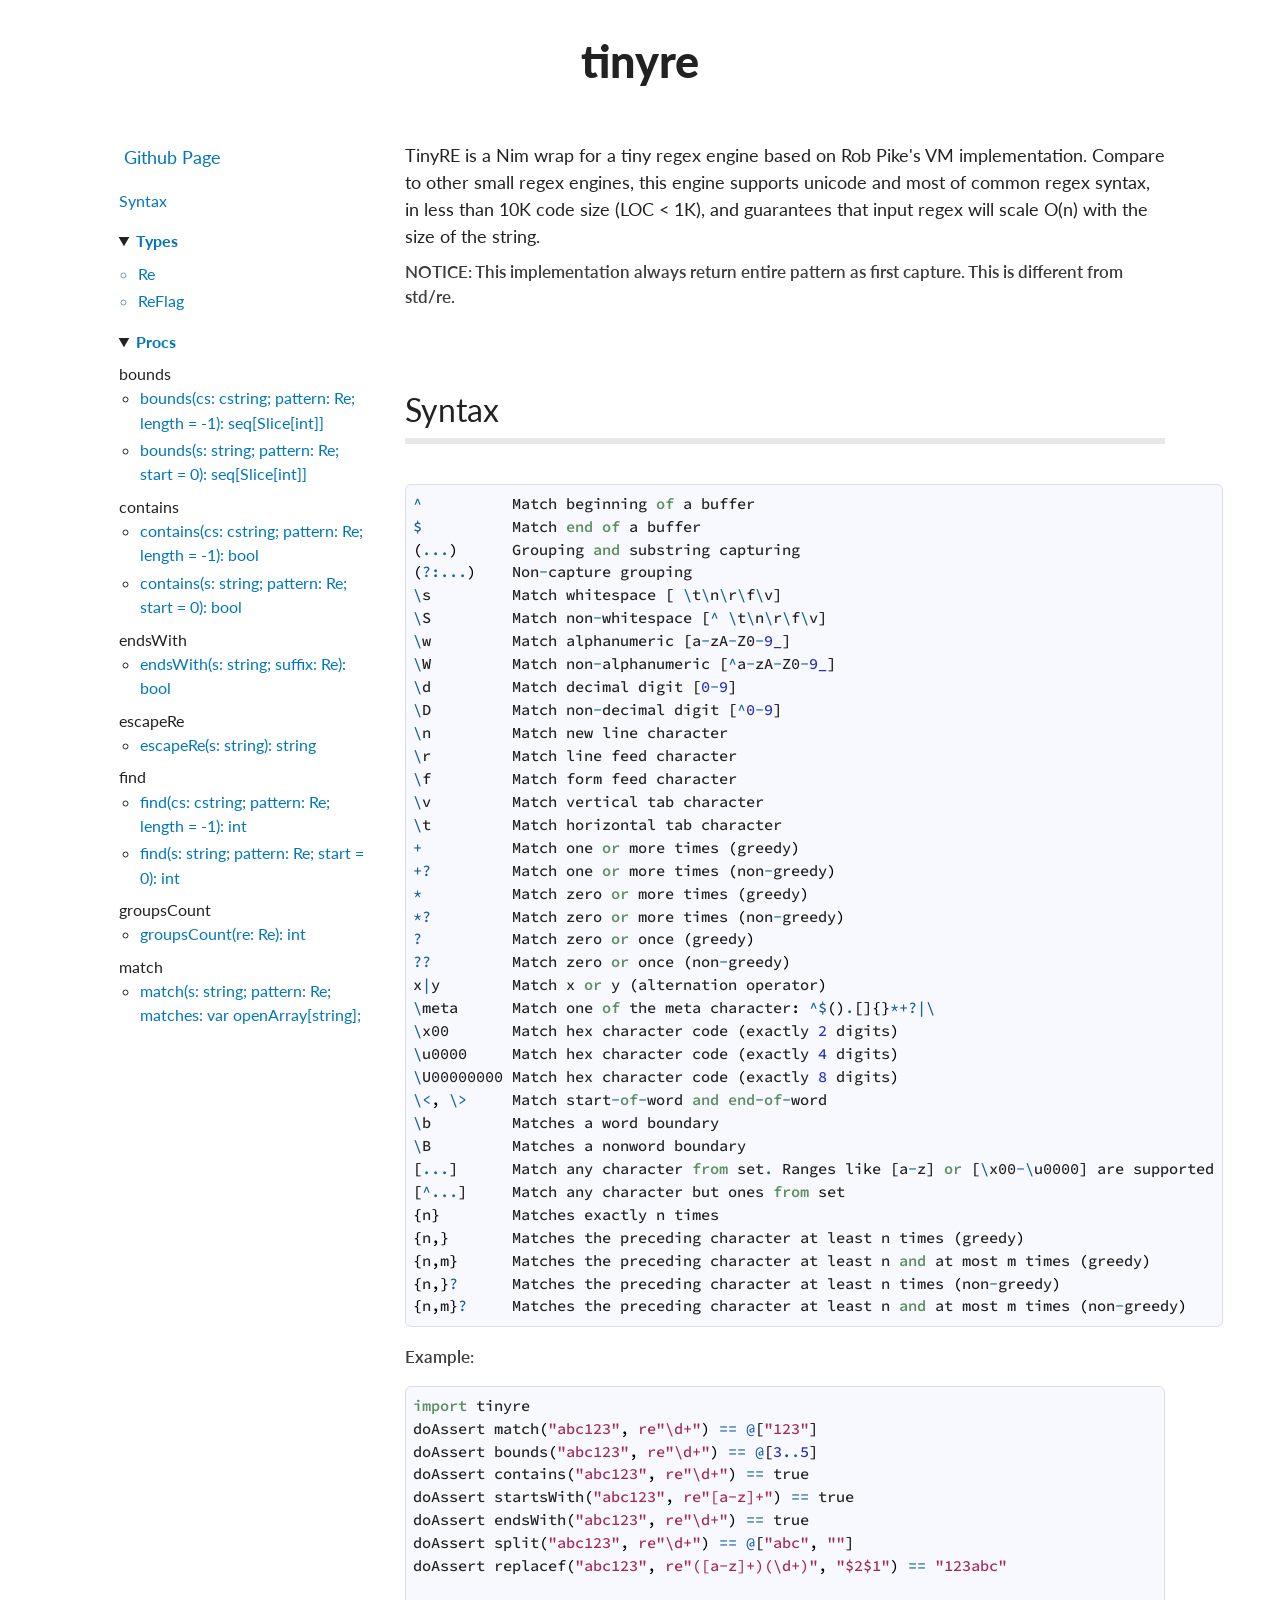
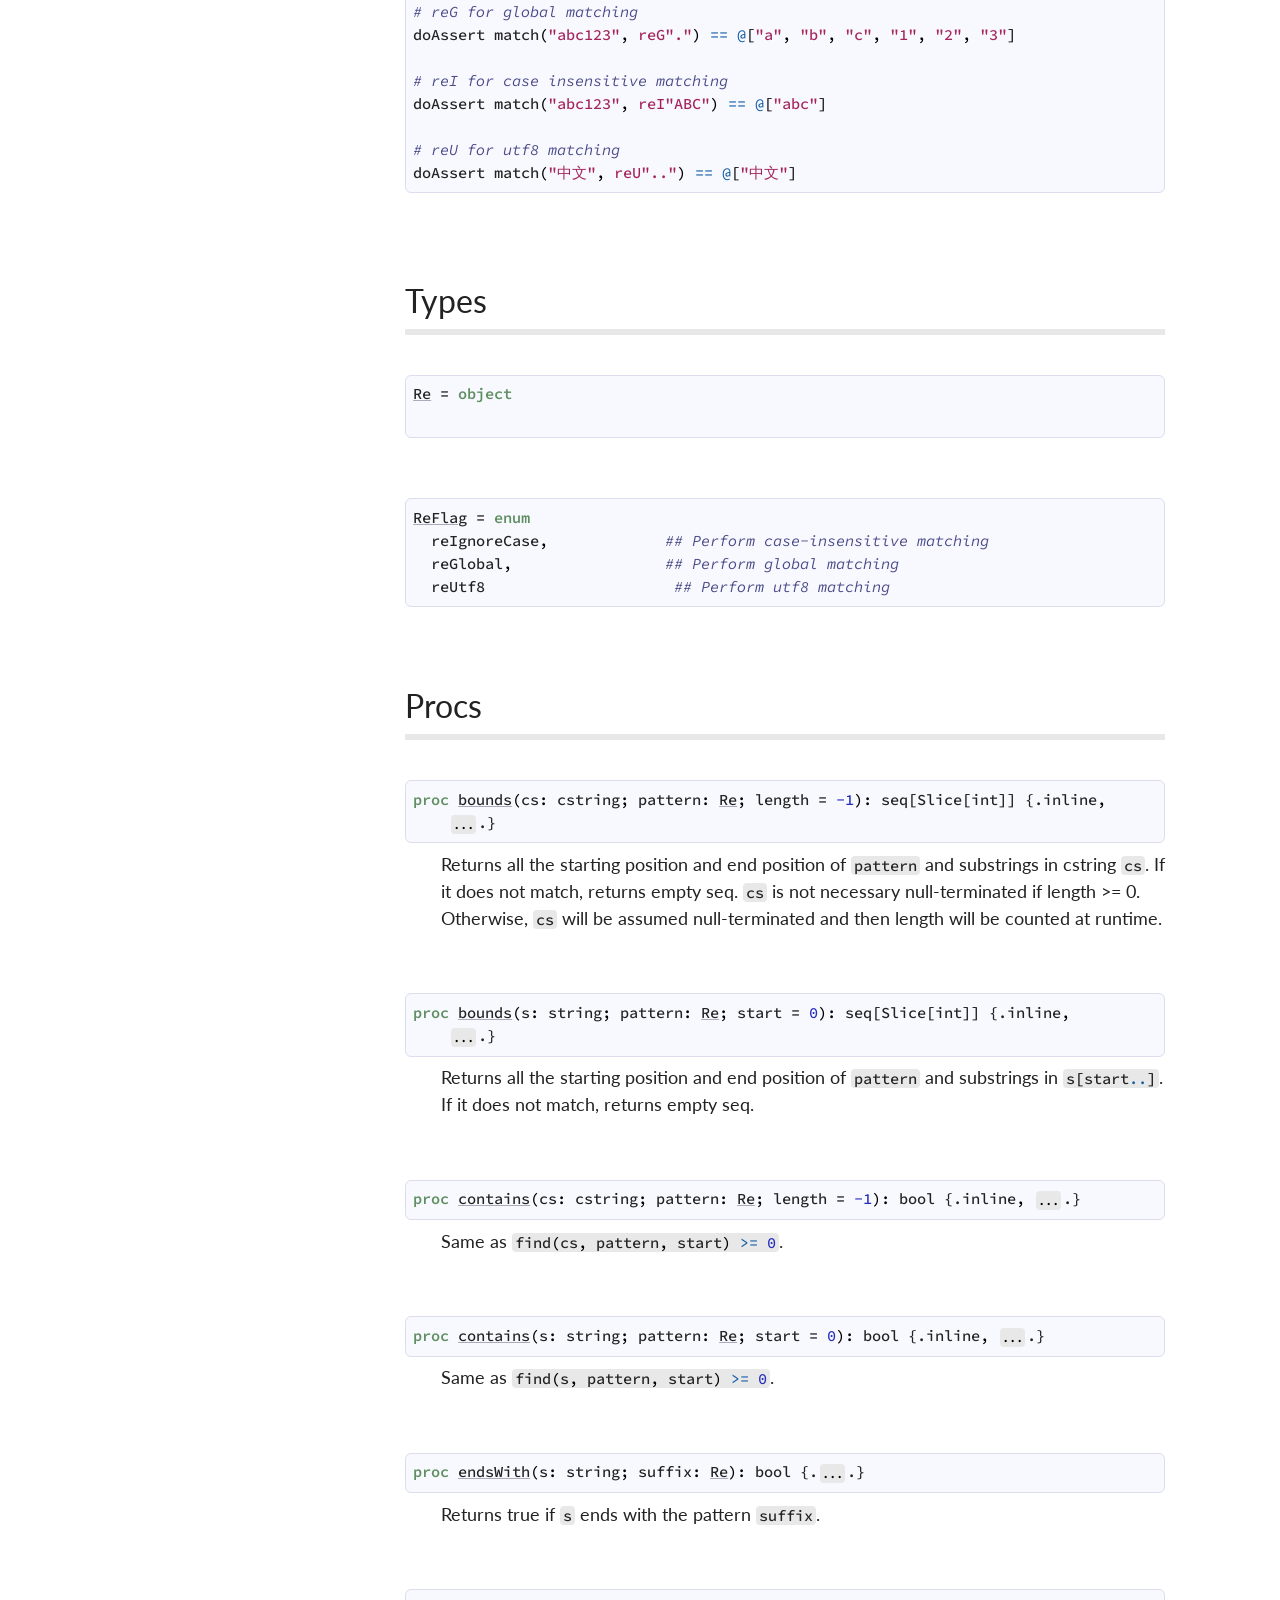
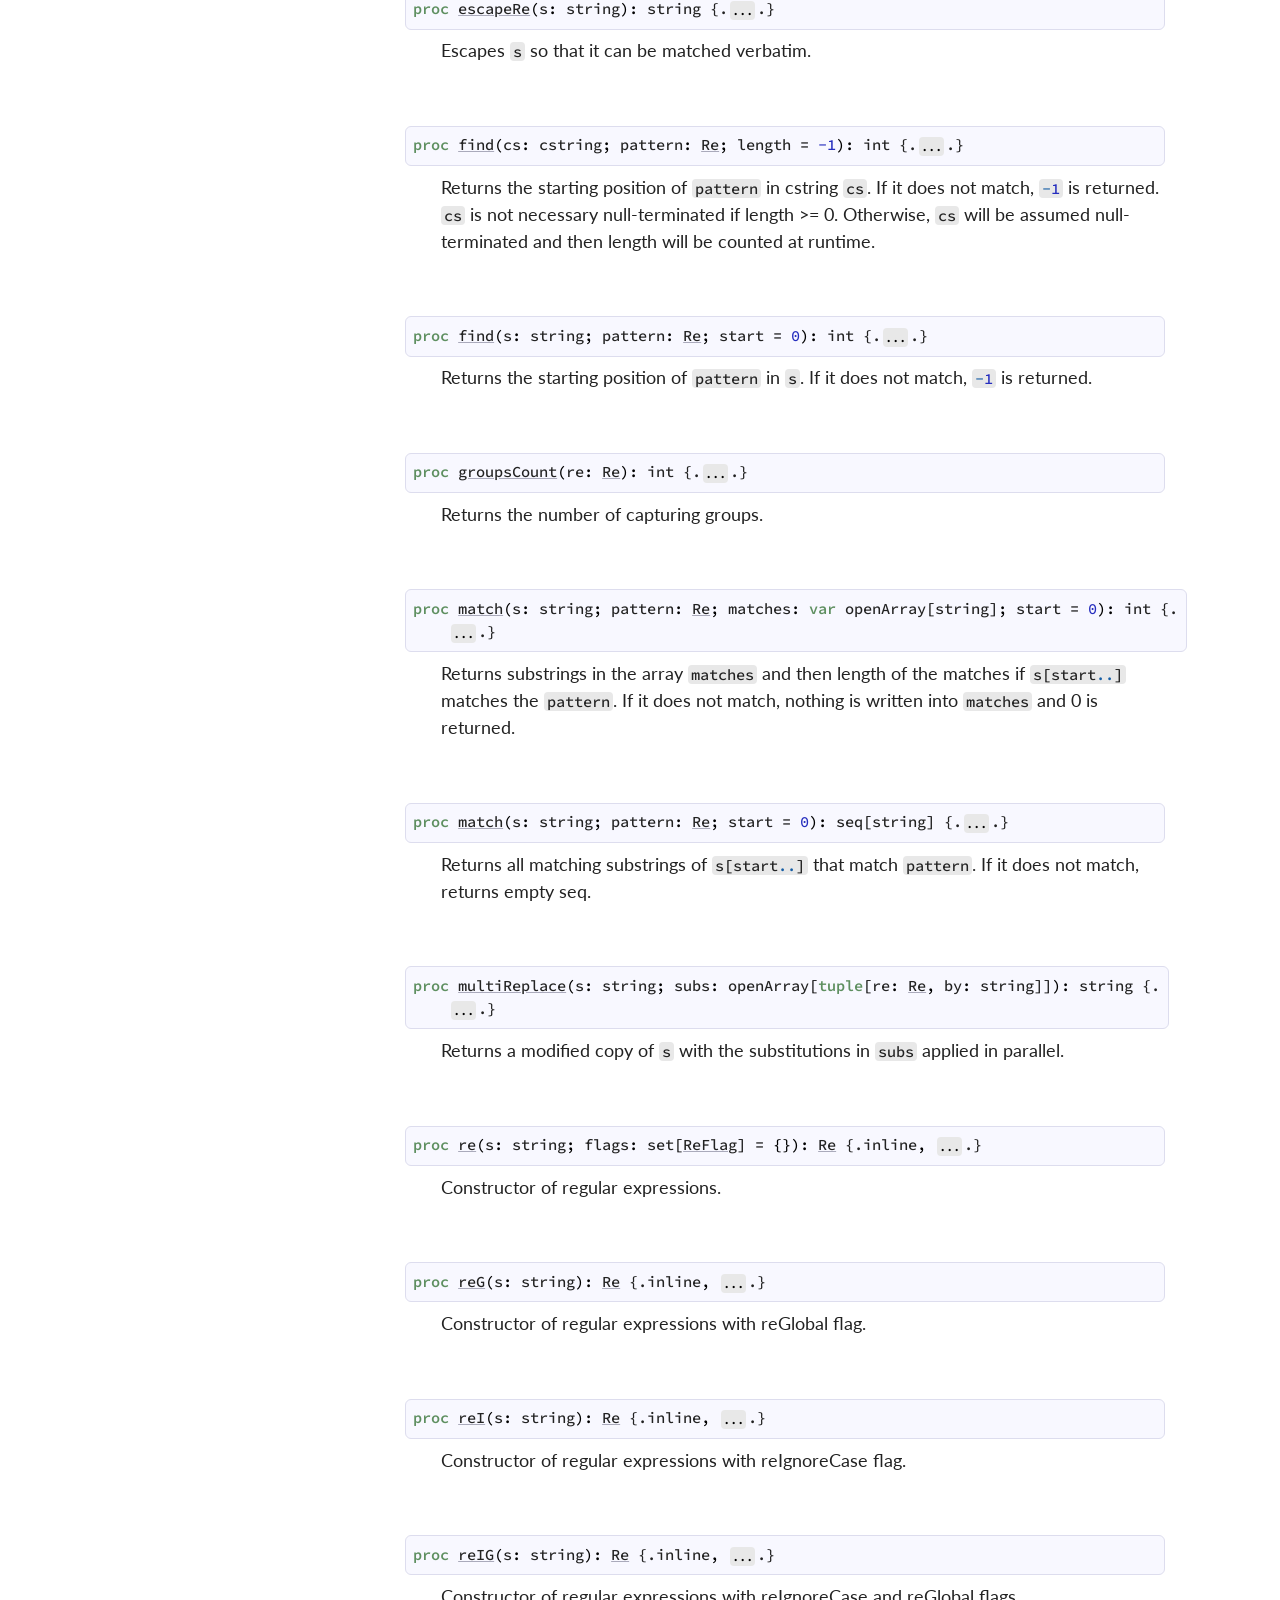
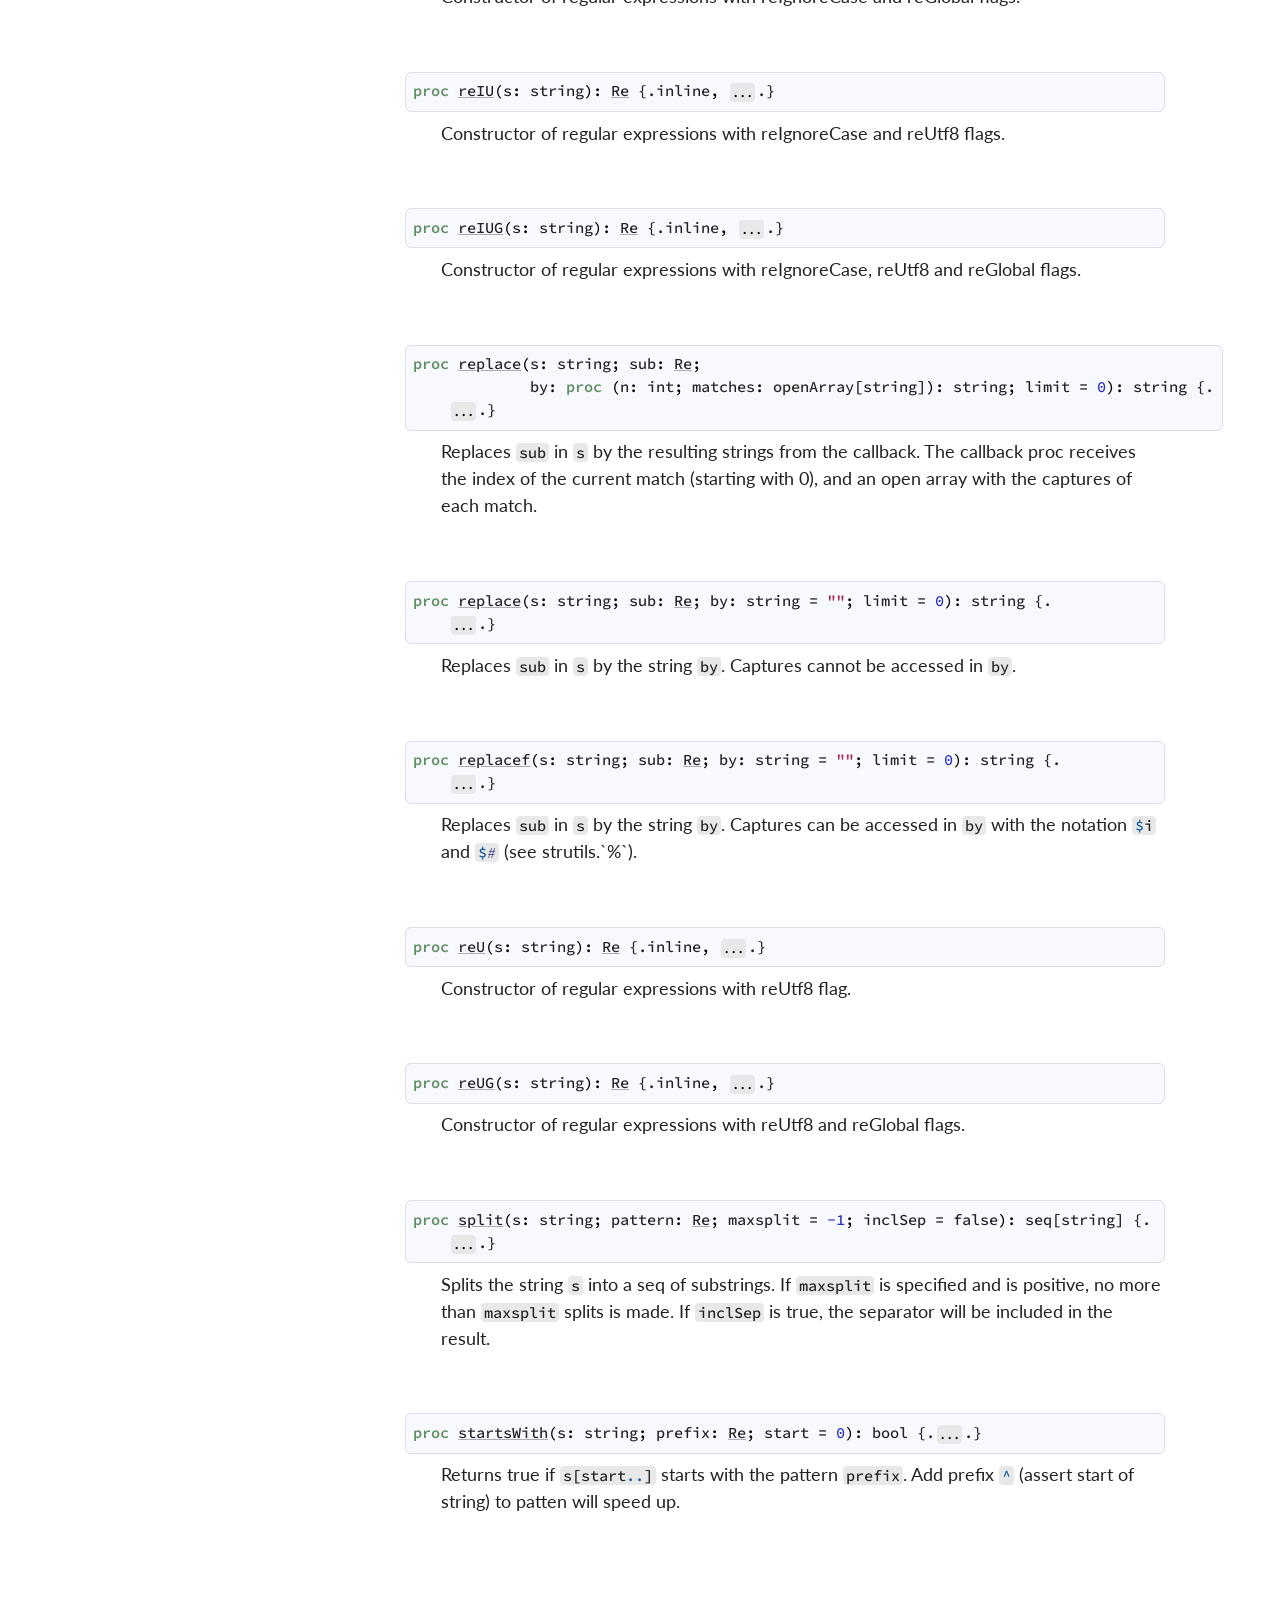
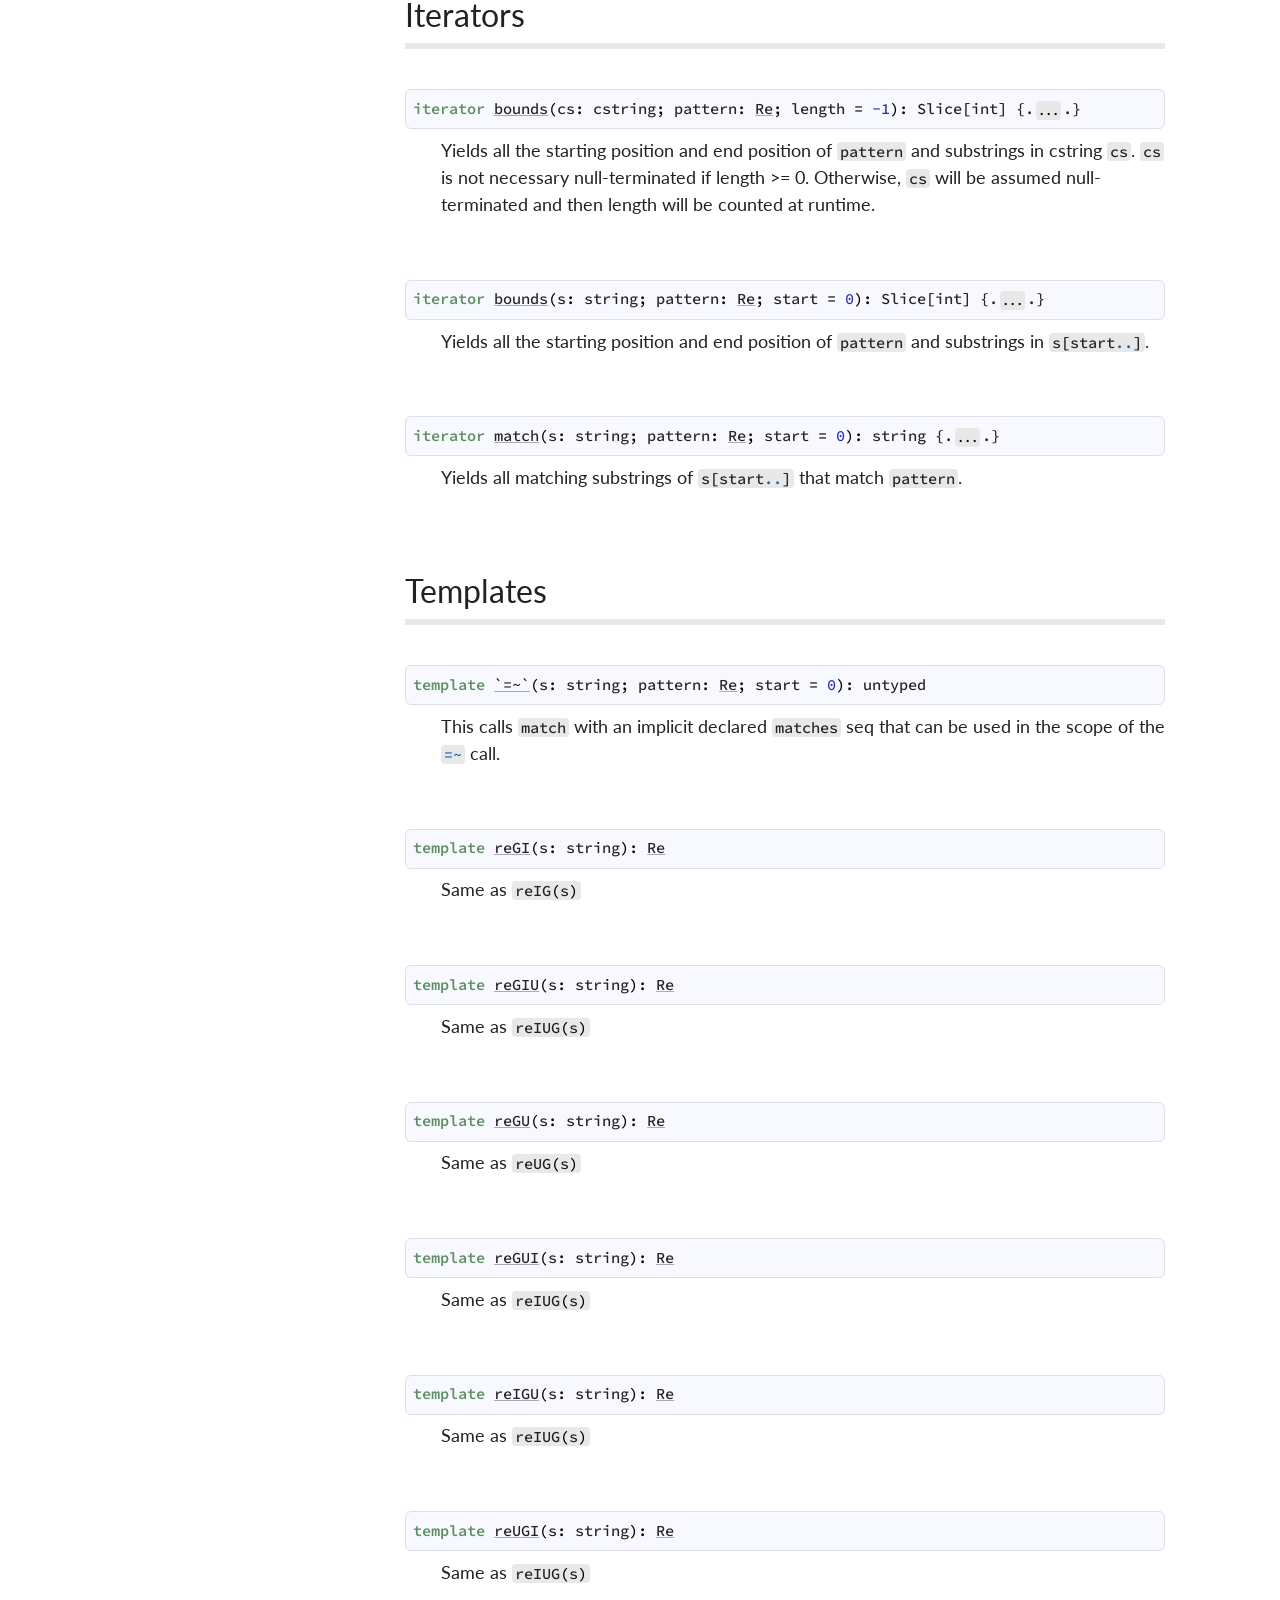
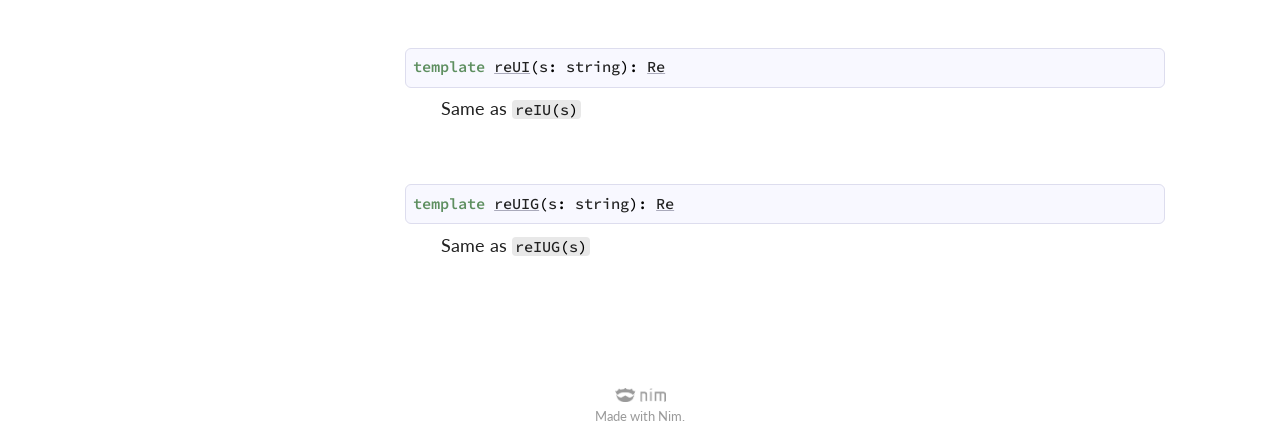
==== commit 77469f58: "update to 1.6.0" ====
--- a/docs/tinyre.html
+++ b/docs/tinyre.html
@@ -204,9 +204,9 @@
 
   </div>
   <div class="nine columns" id="content">
-    
+
     <div id="tocRoot"></div>
-    
+
     <p class="module-desc"><p>TinyRE is a Nim wrap for a tiny regex engine based on Rob Pike's VM implementation. Compare to other small regex engines, this engine supports unicode and most of common regex syntax, in less than 10K code size (LOC &lt; 1K), and guarantees that input regex will scale O(n) with the size of the string.</p>
 <p><strong>NOTICE: This implementation always return entire pattern as first capture. This is different from std/re.</strong></p>
 
@@ -225,7 +225,6 @@
 <span class="Operator">\</span><span class="Identifier">f</span>         <span class="Identifier">Match</span> <span class="Identifier">form</span> <span class="Identifier">feed</span> <span class="Identifier">character</span>
 <span class="Operator">\</span><span class="Identifier">v</span>         <span class="Identifier">Match</span> <span class="Identifier">vertical</span> <span class="Identifier">tab</span> <span class="Identifier">character</span>
 <span class="Operator">\</span><span class="Identifier">t</span>         <span class="Identifier">Match</span> <span class="Identifier">horizontal</span> <span class="Identifier">tab</span> <span class="Identifier">character</span>
-<span class="Operator">\</span><span class="Identifier">b</span>         <span class="Identifier">Match</span> <span class="Identifier">backspace</span> <span class="Identifier">character</span>
 <span class="Operator">+</span>          <span class="Identifier">Match</span> <span class="Identifier">one</span> <span class="Keyword">or</span> <span class="Identifier">more</span> <span class="Identifier">times</span> <span class="Punctuation">(</span><span class="Identifier">greedy</span><span class="Punctuation">)</span>
 <span class="Operator">+?</span>         <span class="Identifier">Match</span> <span class="Identifier">one</span> <span class="Keyword">or</span> <span class="Identifier">more</span> <span class="Identifier">times</span> <span class="Punctuation">(</span><span class="Identifier">non</span><span class="Operator">-</span><span class="Identifier">greedy</span><span class="Punctuation">)</span>
 <span class="Operator">*</span>          <span class="Identifier">Match</span> <span class="Identifier">zero</span> <span class="Keyword">or</span> <span class="Identifier">more</span> <span class="Identifier">times</span> <span class="Punctuation">(</span><span class="Identifier">greedy</span><span class="Punctuation">)</span>
@@ -238,6 +237,7 @@
 <span class="Operator">\</span><span class="Identifier">u0000</span>     <span class="Identifier">Match</span> <span class="Identifier">hex</span> <span class="Identifier">character</span> <span class="Identifier">code</span> <span class="Punctuation">(</span><span class="Identifier">exactly</span> <span class="DecNumber">4</span> <span class="Identifier">digits</span><span class="Punctuation">)</span>
 <span class="Operator">\</span><span class="Identifier">U00000000</span> <span class="Identifier">Match</span> <span class="Identifier">hex</span> <span class="Identifier">character</span> <span class="Identifier">code</span> <span class="Punctuation">(</span><span class="Identifier">exactly</span> <span class="DecNumber">8</span> <span class="Identifier">digits</span><span class="Punctuation">)</span>
 <span class="Operator">\&lt;</span><span class="Punctuation">,</span> <span class="Operator">\&gt;</span>     <span class="Identifier">Match</span> <span class="Identifier">start</span><span class="Operator">-</span><span class="Keyword">of</span><span class="Operator">-</span><span class="Identifier">word</span> <span class="Keyword">and</span> <span class="Keyword">end</span><span class="Operator">-</span><span class="Keyword">of</span><span class="Operator">-</span><span class="Identifier">word</span>
+<span class="Operator">\</span><span class="Identifier">b</span>         <span class="Identifier">Matches</span> <span class="Identifier">a</span> <span class="Identifier">word</span> <span class="Identifier">boundary</span>
 <span class="Operator">\</span><span class="Identifier">B</span>         <span class="Identifier">Matches</span> <span class="Identifier">a</span> <span class="Identifier">nonword</span> <span class="Identifier">boundary</span>
 <span class="Punctuation">[</span><span class="Operator">...</span><span class="Punctuation">]</span>      <span class="Identifier">Match</span> <span class="Identifier">any</span> <span class="Identifier">character</span> <span class="Keyword">from</span> <span class="Identifier">set</span><span class="Operator">.</span> <span class="Identifier">Ranges</span> <span class="Identifier">like</span> <span class="Punctuation">[</span><span class="Identifier">a</span><span class="Operator">-</span><span class="Identifier">z</span><span class="Punctuation">]</span> <span class="Keyword">or</span> <span class="Punctuation">[</span><span class="Operator">\</span><span class="Identifier">x00</span><span class="Operator">-\</span><span class="Identifier">u0000</span><span class="Punctuation">]</span> <span class="Identifier">are</span> <span class="Identifier">supported</span>
 <span class="Punctuation">[</span><span class="Operator">^...</span><span class="Punctuation">]</span>     <span class="Identifier">Match</span> <span class="Identifier">any</span> <span class="Identifier">character</span> <span class="Identifier">but</span> <span class="Identifier">ones</span> <span class="Keyword">from</span> <span class="Identifier">set</span>
@@ -271,9 +271,9 @@
   <dt><pre><a href="tinyre.html#Re"><span class="Identifier">Re</span></a> <span class="Other">=</span> <span class="Keyword">object</span>
   </pre></dt>
   <dd>
-    
-    
-    
+
+
+
   </dd>
 </div>
 <div id="ReFlag">
@@ -282,9 +282,9 @@
   <span class="Identifier">reGlobal</span><span class="Other">,</span>                 <span class="Comment">## Perform global matching</span>
   <span class="Identifier">reUtf8</span>                     <span class="Comment">## Perform utf8 matching</span></pre></dt>
   <dd>
-    
-    
-    
+
+
+
   </dd>
 </div>
 
@@ -298,18 +298,18 @@
   <dt><pre><span class="Keyword">proc</span> <a href="#bounds%2Ccstring%2CRe%2Cint"><span class="Identifier">bounds</span></a><span class="Other">(</span><span class="Identifier">cs</span><span class="Other">:</span> <span class="Identifier">cstring</span><span class="Other">;</span> <span class="Identifier">pattern</span><span class="Other">:</span> <a href="tinyre.html#Re"><span class="Identifier">Re</span></a><span class="Other">;</span> <span class="Identifier">length</span> <span class="Other">=</span> <span class="DecNumber">-1</span><span class="Other">)</span><span class="Other">:</span> <span class="Identifier">seq</span><span class="Other">[</span><span class="Identifier">Slice</span><span class="Other">[</span><span class="Identifier">int</span><span class="Other">]</span><span class="Other">]</span> {.<span class="Identifier">inline</span><span class="Other">,</span>
     <span><span class="Other pragmadots">...</span></span><span class="pragmawrap"><span class="Identifier">raises</span><span class="Other">:</span> <span class="Other">[</span><span class="Other">]</span><span class="Other">,</span> <span class="Identifier">tags</span><span class="Other">:</span> <span class="Other">[</span><span class="Other">]</span><span class="Other">,</span> <span class="Identifier">forbids</span><span class="Other">:</span> <span class="Other">[</span><span class="Other">]</span></span>.}</pre></dt>
   <dd>
-    
+
     Returns all the starting position and end position of <tt class="docutils literal"><span class="pre"><span class="Identifier">pattern</span></span></tt> and substrings in cstring <tt class="docutils literal"><span class="pre"><span class="Identifier">cs</span></span></tt>. If it does not match, returns empty seq. <tt class="docutils literal"><span class="pre"><span class="Identifier">cs</span></span></tt> is not necessary null-terminated if length &gt;= 0. Otherwise, <tt class="docutils literal"><span class="pre"><span class="Identifier">cs</span></span></tt> will be assumed null-terminated and then length will be counted at runtime.
-    
+
   </dd>
 </div>
 <div id="bounds,string,Re,int">
   <dt><pre><span class="Keyword">proc</span> <a href="#bounds%2Cstring%2CRe%2Cint"><span class="Identifier">bounds</span></a><span class="Other">(</span><span class="Identifier">s</span><span class="Other">:</span> <span class="Identifier">string</span><span class="Other">;</span> <span class="Identifier">pattern</span><span class="Other">:</span> <a href="tinyre.html#Re"><span class="Identifier">Re</span></a><span class="Other">;</span> <span class="Identifier">start</span> <span class="Other">=</span> <span class="DecNumber">0</span><span class="Other">)</span><span class="Other">:</span> <span class="Identifier">seq</span><span class="Other">[</span><span class="Identifier">Slice</span><span class="Other">[</span><span class="Identifier">int</span><span class="Other">]</span><span class="Other">]</span> {.<span class="Identifier">inline</span><span class="Other">,</span>
     <span><span class="Other pragmadots">...</span></span><span class="pragmawrap"><span class="Identifier">raises</span><span class="Other">:</span> <span class="Other">[</span><span class="Other">]</span><span class="Other">,</span> <span class="Identifier">tags</span><span class="Other">:</span> <span class="Other">[</span><span class="Other">]</span><span class="Other">,</span> <span class="Identifier">forbids</span><span class="Other">:</span> <span class="Other">[</span><span class="Other">]</span></span>.}</pre></dt>
   <dd>
-    
+
     Returns all the starting position and end position of <tt class="docutils literal"><span class="pre"><span class="Identifier">pattern</span></span></tt> and substrings in <tt class="docutils literal"><span class="pre"><span class="Identifier">s</span><span class="Punctuation">[</span><span class="Identifier">start</span><span class="Operator">..</span><span class="Punctuation">]</span></span></tt>. If it does not match, returns empty seq.
-    
+
   </dd>
 </div>
 
@@ -319,18 +319,18 @@
   <dt><pre><span class="Keyword">proc</span> <a href="#contains%2Ccstring%2CRe%2Cint"><span class="Identifier">contains</span></a><span class="Other">(</span><span class="Identifier">cs</span><span class="Other">:</span> <span class="Identifier">cstring</span><span class="Other">;</span> <span class="Identifier">pattern</span><span class="Other">:</span> <a href="tinyre.html#Re"><span class="Identifier">Re</span></a><span class="Other">;</span> <span class="Identifier">length</span> <span class="Other">=</span> <span class="DecNumber">-1</span><span class="Other">)</span><span class="Other">:</span> <span class="Identifier">bool</span> {.<span class="Identifier">inline</span><span class="Other">,</span> <span><span class="Other pragmadots">...</span></span><span class="pragmawrap"><span class="Identifier">raises</span><span class="Other">:</span> <span class="Other">[</span><span class="Other">]</span><span class="Other">,</span>
     <span class="Identifier">tags</span><span class="Other">:</span> <span class="Other">[</span><span class="Other">]</span><span class="Other">,</span> <span class="Identifier">forbids</span><span class="Other">:</span> <span class="Other">[</span><span class="Other">]</span></span>.}</pre></dt>
   <dd>
-    
+
     Same as <tt class="docutils literal"><span class="pre"><span class="Identifier">find</span><span class="Punctuation">(</span><span class="Identifier">cs</span><span class="Punctuation">,</span> <span class="Identifier">pattern</span><span class="Punctuation">,</span> <span class="Identifier">start</span><span class="Punctuation">)</span> <span class="Operator">&gt;=</span> <span class="DecNumber">0</span></span></tt>.
-    
+
   </dd>
 </div>
 <div id="contains,string,Re,int">
   <dt><pre><span class="Keyword">proc</span> <a href="#contains%2Cstring%2CRe%2Cint"><span class="Identifier">contains</span></a><span class="Other">(</span><span class="Identifier">s</span><span class="Other">:</span> <span class="Identifier">string</span><span class="Other">;</span> <span class="Identifier">pattern</span><span class="Other">:</span> <a href="tinyre.html#Re"><span class="Identifier">Re</span></a><span class="Other">;</span> <span class="Identifier">start</span> <span class="Other">=</span> <span class="DecNumber">0</span><span class="Other">)</span><span class="Other">:</span> <span class="Identifier">bool</span> {.<span class="Identifier">inline</span><span class="Other">,</span> <span><span class="Other pragmadots">...</span></span><span class="pragmawrap"><span class="Identifier">raises</span><span class="Other">:</span> <span class="Other">[</span><span class="Other">]</span><span class="Other">,</span>
     <span class="Identifier">tags</span><span class="Other">:</span> <span class="Other">[</span><span class="Other">]</span><span class="Other">,</span> <span class="Identifier">forbids</span><span class="Other">:</span> <span class="Other">[</span><span class="Other">]</span></span>.}</pre></dt>
   <dd>
-    
+
     Same as <tt class="docutils literal"><span class="pre"><span class="Identifier">find</span><span class="Punctuation">(</span><span class="Identifier">s</span><span class="Punctuation">,</span> <span class="Identifier">pattern</span><span class="Punctuation">,</span> <span class="Identifier">start</span><span class="Punctuation">)</span> <span class="Operator">&gt;=</span> <span class="DecNumber">0</span></span></tt>.
-    
+
   </dd>
 </div>
 
@@ -339,9 +339,9 @@
   <div id="endsWith,string,Re">
   <dt><pre><span class="Keyword">proc</span> <a href="#endsWith%2Cstring%2CRe"><span class="Identifier">endsWith</span></a><span class="Other">(</span><span class="Identifier">s</span><span class="Other">:</span> <span class="Identifier">string</span><span class="Other">;</span> <span class="Identifier">suffix</span><span class="Other">:</span> <a href="tinyre.html#Re"><span class="Identifier">Re</span></a><span class="Other">)</span><span class="Other">:</span> <span class="Identifier">bool</span> {.<span><span class="Other pragmadots">...</span></span><span class="pragmawrap"><span class="Identifier">raises</span><span class="Other">:</span> <span class="Other">[</span><span class="Other">]</span><span class="Other">,</span> <span class="Identifier">tags</span><span class="Other">:</span> <span class="Other">[</span><span class="Other">]</span><span class="Other">,</span> <span class="Identifier">forbids</span><span class="Other">:</span> <span class="Other">[</span><span class="Other">]</span></span>.}</pre></dt>
   <dd>
-    
+
     Returns true if <tt class="docutils literal"><span class="pre"><span class="Identifier">s</span></span></tt> ends with the pattern <tt class="docutils literal"><span class="pre"><span class="Identifier">suffix</span></span></tt>.
-    
+
   </dd>
 </div>
 
@@ -350,9 +350,9 @@
   <div id="escapeRe,string">
   <dt><pre><span class="Keyword">proc</span> <a href="#escapeRe%2Cstring"><span class="Identifier">escapeRe</span></a><span class="Other">(</span><span class="Identifier">s</span><span class="Other">:</span> <span class="Identifier">string</span><span class="Other">)</span><span class="Other">:</span> <span class="Identifier">string</span> {.<span><span class="Other pragmadots">...</span></span><span class="pragmawrap"><span class="Identifier">raises</span><span class="Other">:</span> <span class="Other">[</span><span class="Other">]</span><span class="Other">,</span> <span class="Identifier">tags</span><span class="Other">:</span> <span class="Other">[</span><span class="Other">]</span><span class="Other">,</span> <span class="Identifier">forbids</span><span class="Other">:</span> <span class="Other">[</span><span class="Other">]</span></span>.}</pre></dt>
   <dd>
-    
+
     Escapes <tt class="docutils literal"><span class="pre"><span class="Identifier">s</span></span></tt> so that it can be matched verbatim.
-    
+
   </dd>
 </div>
 
@@ -362,18 +362,18 @@
   <dt><pre><span class="Keyword">proc</span> <a href="#find%2Ccstring%2CRe%2Cint"><span class="Identifier">find</span></a><span class="Other">(</span><span class="Identifier">cs</span><span class="Other">:</span> <span class="Identifier">cstring</span><span class="Other">;</span> <span class="Identifier">pattern</span><span class="Other">:</span> <a href="tinyre.html#Re"><span class="Identifier">Re</span></a><span class="Other">;</span> <span class="Identifier">length</span> <span class="Other">=</span> <span class="DecNumber">-1</span><span class="Other">)</span><span class="Other">:</span> <span class="Identifier">int</span> {.<span><span class="Other pragmadots">...</span></span><span class="pragmawrap"><span class="Identifier">raises</span><span class="Other">:</span> <span class="Other">[</span><span class="Other">]</span><span class="Other">,</span> <span class="Identifier">tags</span><span class="Other">:</span> <span class="Other">[</span><span class="Other">]</span><span class="Other">,</span>
     <span class="Identifier">forbids</span><span class="Other">:</span> <span class="Other">[</span><span class="Other">]</span></span>.}</pre></dt>
   <dd>
-    
+
     Returns the starting position of <tt class="docutils literal"><span class="pre"><span class="Identifier">pattern</span></span></tt> in cstring <tt class="docutils literal"><span class="pre"><span class="Identifier">cs</span></span></tt>. If it does not match, <tt class="docutils literal"><span class="pre"><span class="Operator">-</span><span class="DecNumber">1</span></span></tt> is returned. <tt class="docutils literal"><span class="pre"><span class="Identifier">cs</span></span></tt> is not necessary null-terminated if length &gt;= 0. Otherwise, <tt class="docutils literal"><span class="pre"><span class="Identifier">cs</span></span></tt> will be assumed null-terminated and then length will be counted at runtime.
-    
+
   </dd>
 </div>
 <div id="find,string,Re,int">
   <dt><pre><span class="Keyword">proc</span> <a href="#find%2Cstring%2CRe%2Cint"><span class="Identifier">find</span></a><span class="Other">(</span><span class="Identifier">s</span><span class="Other">:</span> <span class="Identifier">string</span><span class="Other">;</span> <span class="Identifier">pattern</span><span class="Other">:</span> <a href="tinyre.html#Re"><span class="Identifier">Re</span></a><span class="Other">;</span> <span class="Identifier">start</span> <span class="Other">=</span> <span class="DecNumber">0</span><span class="Other">)</span><span class="Other">:</span> <span class="Identifier">int</span> {.<span><span class="Other pragmadots">...</span></span><span class="pragmawrap"><span class="Identifier">raises</span><span class="Other">:</span> <span class="Other">[</span><span class="Other">]</span><span class="Other">,</span> <span class="Identifier">tags</span><span class="Other">:</span> <span class="Other">[</span><span class="Other">]</span><span class="Other">,</span>
     <span class="Identifier">forbids</span><span class="Other">:</span> <span class="Other">[</span><span class="Other">]</span></span>.}</pre></dt>
   <dd>
-    
+
     Returns the starting position of <tt class="docutils literal"><span class="pre"><span class="Identifier">pattern</span></span></tt> in <tt class="docutils literal"><span class="pre"><span class="Identifier">s</span></span></tt>. If it does not match, <tt class="docutils literal"><span class="pre"><span class="Operator">-</span><span class="DecNumber">1</span></span></tt> is returned.
-    
+
   </dd>
 </div>
 
@@ -382,9 +382,9 @@
   <div id="groupsCount,Re">
   <dt><pre><span class="Keyword">proc</span> <a href="#groupsCount%2CRe"><span class="Identifier">groupsCount</span></a><span class="Other">(</span><span class="Identifier">re</span><span class="Other">:</span> <a href="tinyre.html#Re"><span class="Identifier">Re</span></a><span class="Other">)</span><span class="Other">:</span> <span class="Identifier">int</span> {.<span><span class="Other pragmadots">...</span></span><span class="pragmawrap"><span class="Identifier">raises</span><span class="Other">:</span> <span class="Other">[</span><span class="Other">]</span><span class="Other">,</span> <span class="Identifier">tags</span><span class="Other">:</span> <span class="Other">[</span><span class="Other">]</span><span class="Other">,</span> <span class="Identifier">forbids</span><span class="Other">:</span> <span class="Other">[</span><span class="Other">]</span></span>.}</pre></dt>
   <dd>
-    
+
     Returns the number of capturing groups.
-    
+
   </dd>
 </div>
 
@@ -394,18 +394,18 @@
   <dt><pre><span class="Keyword">proc</span> <a href="#match%2Cstring%2CRe%2CopenArray%5Bstring%5D%2Cint"><span class="Identifier">match</span></a><span class="Other">(</span><span class="Identifier">s</span><span class="Other">:</span> <span class="Identifier">string</span><span class="Other">;</span> <span class="Identifier">pattern</span><span class="Other">:</span> <a href="tinyre.html#Re"><span class="Identifier">Re</span></a><span class="Other">;</span> <span class="Identifier">matches</span><span class="Other">:</span> <span class="Keyword">var</span> <span class="Identifier">openArray</span><span class="Other">[</span><span class="Identifier">string</span><span class="Other">]</span><span class="Other">;</span> <span class="Identifier">start</span> <span class="Other">=</span> <span class="DecNumber">0</span><span class="Other">)</span><span class="Other">:</span> <span class="Identifier">int</span> {.
     <span><span class="Other pragmadots">...</span></span><span class="pragmawrap"><span class="Identifier">raises</span><span class="Other">:</span> <span class="Other">[</span><span class="Other">]</span><span class="Other">,</span> <span class="Identifier">tags</span><span class="Other">:</span> <span class="Other">[</span><span class="Other">]</span><span class="Other">,</span> <span class="Identifier">forbids</span><span class="Other">:</span> <span class="Other">[</span><span class="Other">]</span></span>.}</pre></dt>
   <dd>
-    
+
     Returns substrings in the array <tt class="docutils literal"><span class="pre"><span class="Identifier">matches</span></span></tt> and then length of the matches if <tt class="docutils literal"><span class="pre"><span class="Identifier">s</span><span class="Punctuation">[</span><span class="Identifier">start</span><span class="Operator">..</span><span class="Punctuation">]</span></span></tt> matches the <tt class="docutils literal"><span class="pre"><span class="Identifier">pattern</span></span></tt>. If it does not match, nothing is written into <tt class="docutils literal"><span class="pre"><span class="Identifier">matches</span></span></tt> and 0 is returned.
-    
+
   </dd>
 </div>
 <div id="match,string,Re,int">
   <dt><pre><span class="Keyword">proc</span> <a href="#match%2Cstring%2CRe%2Cint"><span class="Identifier">match</span></a><span class="Other">(</span><span class="Identifier">s</span><span class="Other">:</span> <span class="Identifier">string</span><span class="Other">;</span> <span class="Identifier">pattern</span><span class="Other">:</span> <a href="tinyre.html#Re"><span class="Identifier">Re</span></a><span class="Other">;</span> <span class="Identifier">start</span> <span class="Other">=</span> <span class="DecNumber">0</span><span class="Other">)</span><span class="Other">:</span> <span class="Identifier">seq</span><span class="Other">[</span><span class="Identifier">string</span><span class="Other">]</span> {.<span><span class="Other pragmadots">...</span></span><span class="pragmawrap"><span class="Identifier">raises</span><span class="Other">:</span> <span class="Other">[</span><span class="Other">]</span><span class="Other">,</span>
     <span class="Identifier">tags</span><span class="Other">:</span> <span class="Other">[</span><span class="Other">]</span><span class="Other">,</span> <span class="Identifier">forbids</span><span class="Other">:</span> <span class="Other">[</span><span class="Other">]</span></span>.}</pre></dt>
   <dd>
-    
+
     Returns all matching substrings of <tt class="docutils literal"><span class="pre"><span class="Identifier">s</span><span class="Punctuation">[</span><span class="Identifier">start</span><span class="Operator">..</span><span class="Punctuation">]</span></span></tt> that match <tt class="docutils literal"><span class="pre"><span class="Identifier">pattern</span></span></tt>. If it does not match, returns empty seq.
-    
+
   </dd>
 </div>
 
@@ -415,9 +415,9 @@
   <dt><pre><span class="Keyword">proc</span> <a href="#multiReplace%2Cstring%2CopenArray%5Btuple%5BRe%2Cstring%5D%5D"><span class="Identifier">multiReplace</span></a><span class="Other">(</span><span class="Identifier">s</span><span class="Other">:</span> <span class="Identifier">string</span><span class="Other">;</span> <span class="Identifier">subs</span><span class="Other">:</span> <span class="Identifier">openArray</span><span class="Other">[</span><span class="Keyword">tuple</span><span class="Other">[</span><span class="Identifier">re</span><span class="Other">:</span> <a href="tinyre.html#Re"><span class="Identifier">Re</span></a><span class="Other">,</span> <span class="Identifier">by</span><span class="Other">:</span> <span class="Identifier">string</span><span class="Other">]</span><span class="Other">]</span><span class="Other">)</span><span class="Other">:</span> <span class="Identifier">string</span> {.
     <span><span class="Other pragmadots">...</span></span><span class="pragmawrap"><span class="Identifier">raises</span><span class="Other">:</span> <span class="Other">[</span><span class="Identifier">ValueError</span><span class="Other">]</span><span class="Other">,</span> <span class="Identifier">tags</span><span class="Other">:</span> <span class="Other">[</span><span class="Other">]</span><span class="Other">,</span> <span class="Identifier">forbids</span><span class="Other">:</span> <span class="Other">[</span><span class="Other">]</span></span>.}</pre></dt>
   <dd>
-    
+
     Returns a modified copy of <tt class="docutils literal"><span class="pre"><span class="Identifier">s</span></span></tt> with the substitutions in <tt class="docutils literal"><span class="pre"><span class="Identifier">subs</span></span></tt> applied in parallel.
-    
+
   </dd>
 </div>
 
@@ -427,9 +427,9 @@
   <dt><pre><span class="Keyword">proc</span> <a href="#re%2Cstring%2Cset%5BReFlag%5D"><span class="Identifier">re</span></a><span class="Other">(</span><span class="Identifier">s</span><span class="Other">:</span> <span class="Identifier">string</span><span class="Other">;</span> <span class="Identifier">flags</span><span class="Other">:</span> <span class="Identifier">set</span><span class="Other">[</span><a href="tinyre.html#ReFlag"><span class="Identifier">ReFlag</span></a><span class="Other">]</span> <span class="Other">=</span> <span class="Other">{</span><span class="Other">}</span><span class="Other">)</span><span class="Other">:</span> <a href="tinyre.html#Re"><span class="Identifier">Re</span></a> {.<span class="Identifier">inline</span><span class="Other">,</span> <span><span class="Other pragmadots">...</span></span><span class="pragmawrap"><span class="Identifier">raises</span><span class="Other">:</span> <span class="Other">[</span><span class="Identifier">ValueError</span><span class="Other">]</span><span class="Other">,</span>
     <span class="Identifier">tags</span><span class="Other">:</span> <span class="Other">[</span><span class="Other">]</span><span class="Other">,</span> <span class="Identifier">forbids</span><span class="Other">:</span> <span class="Other">[</span><span class="Other">]</span></span>.}</pre></dt>
   <dd>
-    
+
     Constructor of regular expressions.
-    
+
   </dd>
 </div>
 
@@ -438,9 +438,9 @@
   <div id="reG,string">
   <dt><pre><span class="Keyword">proc</span> <a href="#reG%2Cstring"><span class="Identifier">reG</span></a><span class="Other">(</span><span class="Identifier">s</span><span class="Other">:</span> <span class="Identifier">string</span><span class="Other">)</span><span class="Other">:</span> <a href="tinyre.html#Re"><span class="Identifier">Re</span></a> {.<span class="Identifier">inline</span><span class="Other">,</span> <span><span class="Other pragmadots">...</span></span><span class="pragmawrap"><span class="Identifier">raises</span><span class="Other">:</span> <span class="Other">[</span><span class="Identifier">ValueError</span><span class="Other">]</span><span class="Other">,</span> <span class="Identifier">tags</span><span class="Other">:</span> <span class="Other">[</span><span class="Other">]</span><span class="Other">,</span> <span class="Identifier">forbids</span><span class="Other">:</span> <span class="Other">[</span><span class="Other">]</span></span>.}</pre></dt>
   <dd>
-    
+
     Constructor of regular expressions with reGlobal flag.
-    
+
   </dd>
 </div>
 
@@ -449,9 +449,9 @@
   <div id="reI,string">
   <dt><pre><span class="Keyword">proc</span> <a href="#reI%2Cstring"><span class="Identifier">reI</span></a><span class="Other">(</span><span class="Identifier">s</span><span class="Other">:</span> <span class="Identifier">string</span><span class="Other">)</span><span class="Other">:</span> <a href="tinyre.html#Re"><span class="Identifier">Re</span></a> {.<span class="Identifier">inline</span><span class="Other">,</span> <span><span class="Other pragmadots">...</span></span><span class="pragmawrap"><span class="Identifier">raises</span><span class="Other">:</span> <span class="Other">[</span><span class="Identifier">ValueError</span><span class="Other">]</span><span class="Other">,</span> <span class="Identifier">tags</span><span class="Other">:</span> <span class="Other">[</span><span class="Other">]</span><span class="Other">,</span> <span class="Identifier">forbids</span><span class="Other">:</span> <span class="Other">[</span><span class="Other">]</span></span>.}</pre></dt>
   <dd>
-    
+
     Constructor of regular expressions with reIgnoreCase flag.
-    
+
   </dd>
 </div>
 
@@ -460,9 +460,9 @@
   <div id="reIG,string">
   <dt><pre><span class="Keyword">proc</span> <a href="#reIG%2Cstring"><span class="Identifier">reIG</span></a><span class="Other">(</span><span class="Identifier">s</span><span class="Other">:</span> <span class="Identifier">string</span><span class="Other">)</span><span class="Other">:</span> <a href="tinyre.html#Re"><span class="Identifier">Re</span></a> {.<span class="Identifier">inline</span><span class="Other">,</span> <span><span class="Other pragmadots">...</span></span><span class="pragmawrap"><span class="Identifier">raises</span><span class="Other">:</span> <span class="Other">[</span><span class="Identifier">ValueError</span><span class="Other">]</span><span class="Other">,</span> <span class="Identifier">tags</span><span class="Other">:</span> <span class="Other">[</span><span class="Other">]</span><span class="Other">,</span> <span class="Identifier">forbids</span><span class="Other">:</span> <span class="Other">[</span><span class="Other">]</span></span>.}</pre></dt>
   <dd>
-    
+
     Constructor of regular expressions with reIgnoreCase and reGlobal flags.
-    
+
   </dd>
 </div>
 
@@ -471,9 +471,9 @@
   <div id="reIU,string">
   <dt><pre><span class="Keyword">proc</span> <a href="#reIU%2Cstring"><span class="Identifier">reIU</span></a><span class="Other">(</span><span class="Identifier">s</span><span class="Other">:</span> <span class="Identifier">string</span><span class="Other">)</span><span class="Other">:</span> <a href="tinyre.html#Re"><span class="Identifier">Re</span></a> {.<span class="Identifier">inline</span><span class="Other">,</span> <span><span class="Other pragmadots">...</span></span><span class="pragmawrap"><span class="Identifier">raises</span><span class="Other">:</span> <span class="Other">[</span><span class="Identifier">ValueError</span><span class="Other">]</span><span class="Other">,</span> <span class="Identifier">tags</span><span class="Other">:</span> <span class="Other">[</span><span class="Other">]</span><span class="Other">,</span> <span class="Identifier">forbids</span><span class="Other">:</span> <span class="Other">[</span><span class="Other">]</span></span>.}</pre></dt>
   <dd>
-    
+
     Constructor of regular expressions with reIgnoreCase and reUtf8 flags.
-    
+
   </dd>
 </div>
 
@@ -482,9 +482,9 @@
   <div id="reIUG,string">
   <dt><pre><span class="Keyword">proc</span> <a href="#reIUG%2Cstring"><span class="Identifier">reIUG</span></a><span class="Other">(</span><span class="Identifier">s</span><span class="Other">:</span> <span class="Identifier">string</span><span class="Other">)</span><span class="Other">:</span> <a href="tinyre.html#Re"><span class="Identifier">Re</span></a> {.<span class="Identifier">inline</span><span class="Other">,</span> <span><span class="Other pragmadots">...</span></span><span class="pragmawrap"><span class="Identifier">raises</span><span class="Other">:</span> <span class="Other">[</span><span class="Identifier">ValueError</span><span class="Other">]</span><span class="Other">,</span> <span class="Identifier">tags</span><span class="Other">:</span> <span class="Other">[</span><span class="Other">]</span><span class="Other">,</span> <span class="Identifier">forbids</span><span class="Other">:</span> <span class="Other">[</span><span class="Other">]</span></span>.}</pre></dt>
   <dd>
-    
+
     Constructor of regular expressions with reIgnoreCase, reUtf8 and reGlobal flags.
-    
+
   </dd>
 </div>
 
@@ -495,18 +495,18 @@
              <span class="Identifier">by</span><span class="Other">:</span> <span class="Keyword">proc</span> <span class="Other">(</span><span class="Identifier">n</span><span class="Other">:</span> <span class="Identifier">int</span><span class="Other">;</span> <span class="Identifier">matches</span><span class="Other">:</span> <span class="Identifier">openArray</span><span class="Other">[</span><span class="Identifier">string</span><span class="Other">]</span><span class="Other">)</span><span class="Other">:</span> <span class="Identifier">string</span><span class="Other">;</span> <span class="Identifier">limit</span> <span class="Other">=</span> <span class="DecNumber">0</span><span class="Other">)</span><span class="Other">:</span> <span class="Identifier">string</span> {.
     <span><span class="Other pragmadots">...</span></span><span class="pragmawrap"><span class="Identifier">raises</span><span class="Other">:</span> <span class="Other">[</span><span class="Identifier">Exception</span><span class="Other">]</span><span class="Other">,</span> <span class="Identifier">tags</span><span class="Other">:</span> <span class="Other">[</span><span class="Identifier">RootEffect</span><span class="Other">]</span><span class="Other">,</span> <span class="Identifier">forbids</span><span class="Other">:</span> <span class="Other">[</span><span class="Other">]</span></span>.}</pre></dt>
   <dd>
-    
+
     Replaces <tt class="docutils literal"><span class="pre"><span class="Identifier">sub</span></span></tt> in <tt class="docutils literal"><span class="pre"><span class="Identifier">s</span></span></tt> by the resulting strings from the callback. The callback proc receives the index of the current match (starting with 0), and an open array with the captures of each match.
-    
+
   </dd>
 </div>
 <div id="replace,string,Re,string,int">
   <dt><pre><span class="Keyword">proc</span> <a href="#replace%2Cstring%2CRe%2Cstring%2Cint"><span class="Identifier">replace</span></a><span class="Other">(</span><span class="Identifier">s</span><span class="Other">:</span> <span class="Identifier">string</span><span class="Other">;</span> <span class="Identifier">sub</span><span class="Other">:</span> <a href="tinyre.html#Re"><span class="Identifier">Re</span></a><span class="Other">;</span> <span class="Identifier">by</span><span class="Other">:</span> <span class="Identifier">string</span> <span class="Other">=</span> <span class="StringLit">&quot;&quot;</span><span class="Other">;</span> <span class="Identifier">limit</span> <span class="Other">=</span> <span class="DecNumber">0</span><span class="Other">)</span><span class="Other">:</span> <span class="Identifier">string</span> {.
     <span><span class="Other pragmadots">...</span></span><span class="pragmawrap"><span class="Identifier">raises</span><span class="Other">:</span> <span class="Other">[</span><span class="Other">]</span><span class="Other">,</span> <span class="Identifier">tags</span><span class="Other">:</span> <span class="Other">[</span><span class="Other">]</span><span class="Other">,</span> <span class="Identifier">forbids</span><span class="Other">:</span> <span class="Other">[</span><span class="Other">]</span></span>.}</pre></dt>
   <dd>
-    
+
     Replaces <tt class="docutils literal"><span class="pre"><span class="Identifier">sub</span></span></tt> in <tt class="docutils literal"><span class="pre"><span class="Identifier">s</span></span></tt> by the string <tt class="docutils literal"><span class="pre"><span class="Identifier">by</span></span></tt>. Captures cannot be accessed in <tt class="docutils literal"><span class="pre"><span class="Identifier">by</span></span></tt>.
-    
+
   </dd>
 </div>
 
@@ -516,9 +516,9 @@
   <dt><pre><span class="Keyword">proc</span> <a href="#replacef%2Cstring%2CRe%2Cstring%2Cint"><span class="Identifier">replacef</span></a><span class="Other">(</span><span class="Identifier">s</span><span class="Other">:</span> <span class="Identifier">string</span><span class="Other">;</span> <span class="Identifier">sub</span><span class="Other">:</span> <a href="tinyre.html#Re"><span class="Identifier">Re</span></a><span class="Other">;</span> <span class="Identifier">by</span><span class="Other">:</span> <span class="Identifier">string</span> <span class="Other">=</span> <span class="StringLit">&quot;&quot;</span><span class="Other">;</span> <span class="Identifier">limit</span> <span class="Other">=</span> <span class="DecNumber">0</span><span class="Other">)</span><span class="Other">:</span> <span class="Identifier">string</span> {.
     <span><span class="Other pragmadots">...</span></span><span class="pragmawrap"><span class="Identifier">raises</span><span class="Other">:</span> <span class="Other">[</span><span class="Identifier">ValueError</span><span class="Other">]</span><span class="Other">,</span> <span class="Identifier">tags</span><span class="Other">:</span> <span class="Other">[</span><span class="Other">]</span><span class="Other">,</span> <span class="Identifier">forbids</span><span class="Other">:</span> <span class="Other">[</span><span class="Other">]</span></span>.}</pre></dt>
   <dd>
-    
+
     Replaces <tt class="docutils literal"><span class="pre"><span class="Identifier">sub</span></span></tt> in <tt class="docutils literal"><span class="pre"><span class="Identifier">s</span></span></tt> by the string <tt class="docutils literal"><span class="pre"><span class="Identifier">by</span></span></tt>. Captures can be accessed in <tt class="docutils literal"><span class="pre"><span class="Identifier">by</span></span></tt> with the notation <tt class="docutils literal"><span class="pre"><span class="Operator">$</span><span class="Identifier">i</span></span></tt> and <tt class="docutils literal"><span class="pre"><span class="Operator">$</span><span class="Comment">#</span></span></tt> (see strutils.`%`).
-    
+
   </dd>
 </div>
 
@@ -527,9 +527,9 @@
   <div id="reU,string">
   <dt><pre><span class="Keyword">proc</span> <a href="#reU%2Cstring"><span class="Identifier">reU</span></a><span class="Other">(</span><span class="Identifier">s</span><span class="Other">:</span> <span class="Identifier">string</span><span class="Other">)</span><span class="Other">:</span> <a href="tinyre.html#Re"><span class="Identifier">Re</span></a> {.<span class="Identifier">inline</span><span class="Other">,</span> <span><span class="Other pragmadots">...</span></span><span class="pragmawrap"><span class="Identifier">raises</span><span class="Other">:</span> <span class="Other">[</span><span class="Identifier">ValueError</span><span class="Other">]</span><span class="Other">,</span> <span class="Identifier">tags</span><span class="Other">:</span> <span class="Other">[</span><span class="Other">]</span><span class="Other">,</span> <span class="Identifier">forbids</span><span class="Other">:</span> <span class="Other">[</span><span class="Other">]</span></span>.}</pre></dt>
   <dd>
-    
+
     Constructor of regular expressions with reUtf8 flag.
-    
+
   </dd>
 </div>
 
@@ -538,9 +538,9 @@
   <div id="reUG,string">
   <dt><pre><span class="Keyword">proc</span> <a href="#reUG%2Cstring"><span class="Identifier">reUG</span></a><span class="Other">(</span><span class="Identifier">s</span><span class="Other">:</span> <span class="Identifier">string</span><span class="Other">)</span><span class="Other">:</span> <a href="tinyre.html#Re"><span class="Identifier">Re</span></a> {.<span class="Identifier">inline</span><span class="Other">,</span> <span><span class="Other pragmadots">...</span></span><span class="pragmawrap"><span class="Identifier">raises</span><span class="Other">:</span> <span class="Other">[</span><span class="Identifier">ValueError</span><span class="Other">]</span><span class="Other">,</span> <span class="Identifier">tags</span><span class="Other">:</span> <span class="Other">[</span><span class="Other">]</span><span class="Other">,</span> <span class="Identifier">forbids</span><span class="Other">:</span> <span class="Other">[</span><span class="Other">]</span></span>.}</pre></dt>
   <dd>
-    
+
     Constructor of regular expressions with reUtf8 and reGlobal flags.
-    
+
   </dd>
 </div>
 
@@ -550,9 +550,9 @@
   <dt><pre><span class="Keyword">proc</span> <a href="#split%2Cstring%2CRe%2Cint"><span class="Identifier">split</span></a><span class="Other">(</span><span class="Identifier">s</span><span class="Other">:</span> <span class="Identifier">string</span><span class="Other">;</span> <span class="Identifier">pattern</span><span class="Other">:</span> <a href="tinyre.html#Re"><span class="Identifier">Re</span></a><span class="Other">;</span> <span class="Identifier">maxsplit</span> <span class="Other">=</span> <span class="DecNumber">-1</span><span class="Other">;</span> <span class="Identifier">inclSep</span> <span class="Other">=</span> <span class="Identifier">false</span><span class="Other">)</span><span class="Other">:</span> <span class="Identifier">seq</span><span class="Other">[</span><span class="Identifier">string</span><span class="Other">]</span> {.
     <span><span class="Other pragmadots">...</span></span><span class="pragmawrap"><span class="Identifier">raises</span><span class="Other">:</span> <span class="Other">[</span><span class="Other">]</span><span class="Other">,</span> <span class="Identifier">tags</span><span class="Other">:</span> <span class="Other">[</span><span class="Other">]</span><span class="Other">,</span> <span class="Identifier">forbids</span><span class="Other">:</span> <span class="Other">[</span><span class="Other">]</span></span>.}</pre></dt>
   <dd>
-    
+
     Splits the string <tt class="docutils literal"><span class="pre"><span class="Identifier">s</span></span></tt> into a seq of substrings. If <tt class="docutils literal"><span class="pre"><span class="Identifier">maxsplit</span></span></tt> is specified and is positive, no more than <tt class="docutils literal"><span class="pre"><span class="Identifier">maxsplit</span></span></tt> splits is made. If <tt class="docutils literal"><span class="pre"><span class="Identifier">inclSep</span></span></tt> is true, the separator will be included in the result.
-    
+
   </dd>
 </div>
 
@@ -562,9 +562,9 @@
   <dt><pre><span class="Keyword">proc</span> <a href="#startsWith%2Cstring%2CRe%2Cint"><span class="Identifier">startsWith</span></a><span class="Other">(</span><span class="Identifier">s</span><span class="Other">:</span> <span class="Identifier">string</span><span class="Other">;</span> <span class="Identifier">prefix</span><span class="Other">:</span> <a href="tinyre.html#Re"><span class="Identifier">Re</span></a><span class="Other">;</span> <span class="Identifier">start</span> <span class="Other">=</span> <span class="DecNumber">0</span><span class="Other">)</span><span class="Other">:</span> <span class="Identifier">bool</span> {.<span><span class="Other pragmadots">...</span></span><span class="pragmawrap"><span class="Identifier">raises</span><span class="Other">:</span> <span class="Other">[</span><span class="Other">]</span><span class="Other">,</span> <span class="Identifier">tags</span><span class="Other">:</span> <span class="Other">[</span><span class="Other">]</span><span class="Other">,</span>
     <span class="Identifier">forbids</span><span class="Other">:</span> <span class="Other">[</span><span class="Other">]</span></span>.}</pre></dt>
   <dd>
-    
+
     Returns true if <tt class="docutils literal"><span class="pre"><span class="Identifier">s</span><span class="Punctuation">[</span><span class="Identifier">start</span><span class="Operator">..</span><span class="Punctuation">]</span></span></tt> starts with the pattern <tt class="docutils literal"><span class="pre"><span class="Identifier">prefix</span></span></tt>. Add prefix <tt class="docutils literal"><span class="pre"><span class="Operator">^</span></span></tt> (assert start of string) to patten will speed up.
-    
+
   </dd>
 </div>
 
@@ -580,18 +580,18 @@
   <dt><pre><span class="Keyword">iterator</span> <a href="#bounds.i%2Ccstring%2CRe%2Cint"><span class="Identifier">bounds</span></a><span class="Other">(</span><span class="Identifier">cs</span><span class="Other">:</span> <span class="Identifier">cstring</span><span class="Other">;</span> <span class="Identifier">pattern</span><span class="Other">:</span> <a href="tinyre.html#Re"><span class="Identifier">Re</span></a><span class="Other">;</span> <span class="Identifier">length</span> <span class="Other">=</span> <span class="DecNumber">-1</span><span class="Other">)</span><span class="Other">:</span> <span class="Identifier">Slice</span><span class="Other">[</span><span class="Identifier">int</span><span class="Other">]</span> {.<span><span class="Other pragmadots">...</span></span><span class="pragmawrap"><span class="Identifier">raises</span><span class="Other">:</span> <span class="Other">[</span><span class="Other">]</span><span class="Other">,</span>
     <span class="Identifier">tags</span><span class="Other">:</span> <span class="Other">[</span><span class="Other">]</span><span class="Other">,</span> <span class="Identifier">forbids</span><span class="Other">:</span> <span class="Other">[</span><span class="Other">]</span></span>.}</pre></dt>
   <dd>
-    
+
     Yields all the starting position and end position of <tt class="docutils literal"><span class="pre"><span class="Identifier">pattern</span></span></tt> and substrings in cstring <tt class="docutils literal"><span class="pre"><span class="Identifier">cs</span></span></tt>. <tt class="docutils literal"><span class="pre"><span class="Identifier">cs</span></span></tt> is not necessary null-terminated if length &gt;= 0. Otherwise, <tt class="docutils literal"><span class="pre"><span class="Identifier">cs</span></span></tt> will be assumed null-terminated and then length will be counted at runtime.
-    
+
   </dd>
 </div>
 <div id="bounds.i,string,Re,int">
   <dt><pre><span class="Keyword">iterator</span> <a href="#bounds.i%2Cstring%2CRe%2Cint"><span class="Identifier">bounds</span></a><span class="Other">(</span><span class="Identifier">s</span><span class="Other">:</span> <span class="Identifier">string</span><span class="Other">;</span> <span class="Identifier">pattern</span><span class="Other">:</span> <a href="tinyre.html#Re"><span class="Identifier">Re</span></a><span class="Other">;</span> <span class="Identifier">start</span> <span class="Other">=</span> <span class="DecNumber">0</span><span class="Other">)</span><span class="Other">:</span> <span class="Identifier">Slice</span><span class="Other">[</span><span class="Identifier">int</span><span class="Other">]</span> {.<span><span class="Other pragmadots">...</span></span><span class="pragmawrap"><span class="Identifier">raises</span><span class="Other">:</span> <span class="Other">[</span><span class="Other">]</span><span class="Other">,</span>
     <span class="Identifier">tags</span><span class="Other">:</span> <span class="Other">[</span><span class="Other">]</span><span class="Other">,</span> <span class="Identifier">forbids</span><span class="Other">:</span> <span class="Other">[</span><span class="Other">]</span></span>.}</pre></dt>
   <dd>
-    
+
     Yields all the starting position and end position of <tt class="docutils literal"><span class="pre"><span class="Identifier">pattern</span></span></tt> and substrings in <tt class="docutils literal"><span class="pre"><span class="Identifier">s</span><span class="Punctuation">[</span><span class="Identifier">start</span><span class="Operator">..</span><span class="Punctuation">]</span></span></tt>.
-    
+
   </dd>
 </div>
 
@@ -601,9 +601,9 @@
   <dt><pre><span class="Keyword">iterator</span> <a href="#match.i%2Cstring%2CRe%2Cint"><span class="Identifier">match</span></a><span class="Other">(</span><span class="Identifier">s</span><span class="Other">:</span> <span class="Identifier">string</span><span class="Other">;</span> <span class="Identifier">pattern</span><span class="Other">:</span> <a href="tinyre.html#Re"><span class="Identifier">Re</span></a><span class="Other">;</span> <span class="Identifier">start</span> <span class="Other">=</span> <span class="DecNumber">0</span><span class="Other">)</span><span class="Other">:</span> <span class="Identifier">string</span> {.<span><span class="Other pragmadots">...</span></span><span class="pragmawrap"><span class="Identifier">raises</span><span class="Other">:</span> <span class="Other">[</span><span class="Other">]</span><span class="Other">,</span>
     <span class="Identifier">tags</span><span class="Other">:</span> <span class="Other">[</span><span class="Other">]</span><span class="Other">,</span> <span class="Identifier">forbids</span><span class="Other">:</span> <span class="Other">[</span><span class="Other">]</span></span>.}</pre></dt>
   <dd>
-    
+
     Yields all matching substrings of <tt class="docutils literal"><span class="pre"><span class="Identifier">s</span><span class="Punctuation">[</span><span class="Identifier">start</span><span class="Operator">..</span><span class="Punctuation">]</span></span></tt> that match <tt class="docutils literal"><span class="pre"><span class="Identifier">pattern</span></span></tt>.
-    
+
   </dd>
 </div>
 
@@ -618,9 +618,9 @@
   <div id="=~.t,string,Re,int">
   <dt><pre><span class="Keyword">template</span> <a href="#%3D~.t%2Cstring%2CRe%2Cint"><span class="Identifier">`=~`</span></a><span class="Other">(</span><span class="Identifier">s</span><span class="Other">:</span> <span class="Identifier">string</span><span class="Other">;</span> <span class="Identifier">pattern</span><span class="Other">:</span> <a href="tinyre.html#Re"><span class="Identifier">Re</span></a><span class="Other">;</span> <span class="Identifier">start</span> <span class="Other">=</span> <span class="DecNumber">0</span><span class="Other">)</span><span class="Other">:</span> <span class="Identifier">untyped</span></pre></dt>
   <dd>
-    
+
     This calls <tt class="docutils literal"><span class="pre"><span class="Identifier">match</span></span></tt> with an implicit declared <tt class="docutils literal"><span class="pre"><span class="Identifier">matches</span></span></tt> seq that can be used in the scope of the <tt class="docutils literal"><span class="pre"><span class="Operator">=~</span></span></tt> call.
-    
+
   </dd>
 </div>
 
@@ -629,9 +629,9 @@
   <div id="reGI.t,string">
   <dt><pre><span class="Keyword">template</span> <a href="#reGI.t%2Cstring"><span class="Identifier">reGI</span></a><span class="Other">(</span><span class="Identifier">s</span><span class="Other">:</span> <span class="Identifier">string</span><span class="Other">)</span><span class="Other">:</span> <a href="tinyre.html#Re"><span class="Identifier">Re</span></a></pre></dt>
   <dd>
-    
+
     Same as <tt class="docutils literal"><span class="pre"><span class="Identifier">reIG</span><span class="Punctuation">(</span><span class="Identifier">s</span><span class="Punctuation">)</span></span></tt>
-    
+
   </dd>
 </div>
 
@@ -640,9 +640,9 @@
   <div id="reGIU.t,string">
   <dt><pre><span class="Keyword">template</span> <a href="#reGIU.t%2Cstring"><span class="Identifier">reGIU</span></a><span class="Other">(</span><span class="Identifier">s</span><span class="Other">:</span> <span class="Identifier">string</span><span class="Other">)</span><span class="Other">:</span> <a href="tinyre.html#Re"><span class="Identifier">Re</span></a></pre></dt>
   <dd>
-    
+
     Same as <tt class="docutils literal"><span class="pre"><span class="Identifier">reIUG</span><span class="Punctuation">(</span><span class="Identifier">s</span><span class="Punctuation">)</span></span></tt>
-    
+
   </dd>
 </div>
 
@@ -651,9 +651,9 @@
   <div id="reGU.t,string">
   <dt><pre><span class="Keyword">template</span> <a href="#reGU.t%2Cstring"><span class="Identifier">reGU</span></a><span class="Other">(</span><span class="Identifier">s</span><span class="Other">:</span> <span class="Identifier">string</span><span class="Other">)</span><span class="Other">:</span> <a href="tinyre.html#Re"><span class="Identifier">Re</span></a></pre></dt>
   <dd>
-    
+
     Same as <tt class="docutils literal"><span class="pre"><span class="Identifier">reUG</span><span class="Punctuation">(</span><span class="Identifier">s</span><span class="Punctuation">)</span></span></tt>
-    
+
   </dd>
 </div>
 
@@ -662,9 +662,9 @@
   <div id="reGUI.t,string">
   <dt><pre><span class="Keyword">template</span> <a href="#reGUI.t%2Cstring"><span class="Identifier">reGUI</span></a><span class="Other">(</span><span class="Identifier">s</span><span class="Other">:</span> <span class="Identifier">string</span><span class="Other">)</span><span class="Other">:</span> <a href="tinyre.html#Re"><span class="Identifier">Re</span></a></pre></dt>
   <dd>
-    
+
     Same as <tt class="docutils literal"><span class="pre"><span class="Identifier">reIUG</span><span class="Punctuation">(</span><span class="Identifier">s</span><span class="Punctuation">)</span></span></tt>
-    
+
   </dd>
 </div>
 
@@ -673,9 +673,9 @@
   <div id="reIGU.t,string">
   <dt><pre><span class="Keyword">template</span> <a href="#reIGU.t%2Cstring"><span class="Identifier">reIGU</span></a><span class="Other">(</span><span class="Identifier">s</span><span class="Other">:</span> <span class="Identifier">string</span><span class="Other">)</span><span class="Other">:</span> <a href="tinyre.html#Re"><span class="Identifier">Re</span></a></pre></dt>
   <dd>
-    
+
     Same as <tt class="docutils literal"><span class="pre"><span class="Identifier">reIUG</span><span class="Punctuation">(</span><span class="Identifier">s</span><span class="Punctuation">)</span></span></tt>
-    
+
   </dd>
 </div>
 
@@ -684,9 +684,9 @@
   <div id="reUGI.t,string">
   <dt><pre><span class="Keyword">template</span> <a href="#reUGI.t%2Cstring"><span class="Identifier">reUGI</span></a><span class="Other">(</span><span class="Identifier">s</span><span class="Other">:</span> <span class="Identifier">string</span><span class="Other">)</span><span class="Other">:</span> <a href="tinyre.html#Re"><span class="Identifier">Re</span></a></pre></dt>
   <dd>
-    
+
     Same as <tt class="docutils literal"><span class="pre"><span class="Identifier">reIUG</span><span class="Punctuation">(</span><span class="Identifier">s</span><span class="Punctuation">)</span></span></tt>
-    
+
   </dd>
 </div>
 
@@ -695,9 +695,9 @@
   <div id="reUI.t,string">
   <dt><pre><span class="Keyword">template</span> <a href="#reUI.t%2Cstring"><span class="Identifier">reUI</span></a><span class="Other">(</span><span class="Identifier">s</span><span class="Other">:</span> <span class="Identifier">string</span><span class="Other">)</span><span class="Other">:</span> <a href="tinyre.html#Re"><span class="Identifier">Re</span></a></pre></dt>
   <dd>
-    
+
     Same as <tt class="docutils literal"><span class="pre"><span class="Identifier">reIU</span><span class="Punctuation">(</span><span class="Identifier">s</span><span class="Punctuation">)</span></span></tt>
-    
+
   </dd>
 </div>
 
@@ -706,9 +706,9 @@
   <div id="reUIG.t,string">
   <dt><pre><span class="Keyword">template</span> <a href="#reUIG.t%2Cstring"><span class="Identifier">reUIG</span></a><span class="Other">(</span><span class="Identifier">s</span><span class="Other">:</span> <span class="Identifier">string</span><span class="Other">)</span><span class="Other">:</span> <a href="tinyre.html#Re"><span class="Identifier">Re</span></a></pre></dt>
   <dd>
-    
+
     Same as <tt class="docutils literal"><span class="pre"><span class="Identifier">reIUG</span><span class="Punctuation">(</span><span class="Identifier">s</span><span class="Punctuation">)</span></span></tt>
-    
+
   </dd>
 </div>
 
@@ -727,7 +727,7 @@
       </div>
     </div>
   </div>
-  
+
   <!-- Google fonts -->
   <link href='https://fonts.googleapis.com/css?family=Lato:400,600,900' rel='stylesheet' type='text/css'/>
   <link href='https://fonts.googleapis.com/css?family=Source+Code+Pro:400,500,600' rel='stylesheet' type='text/css'/>
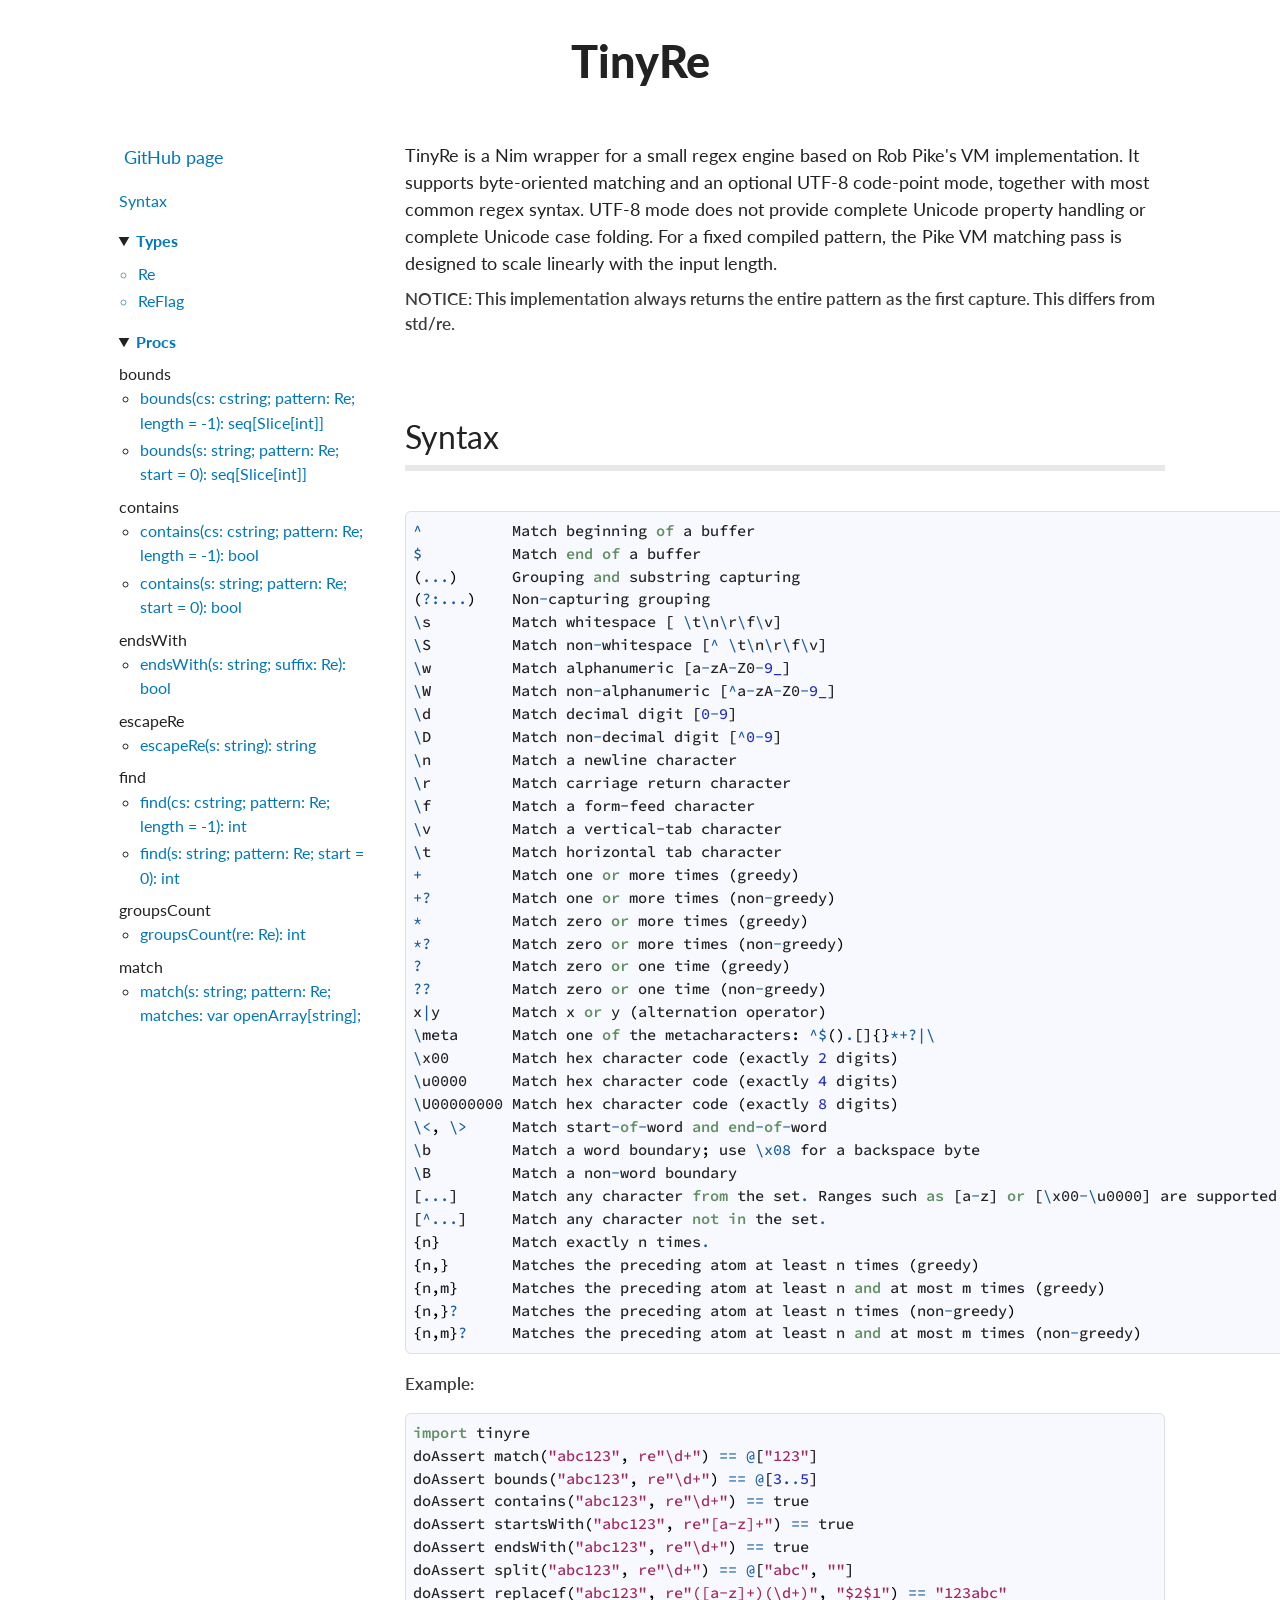
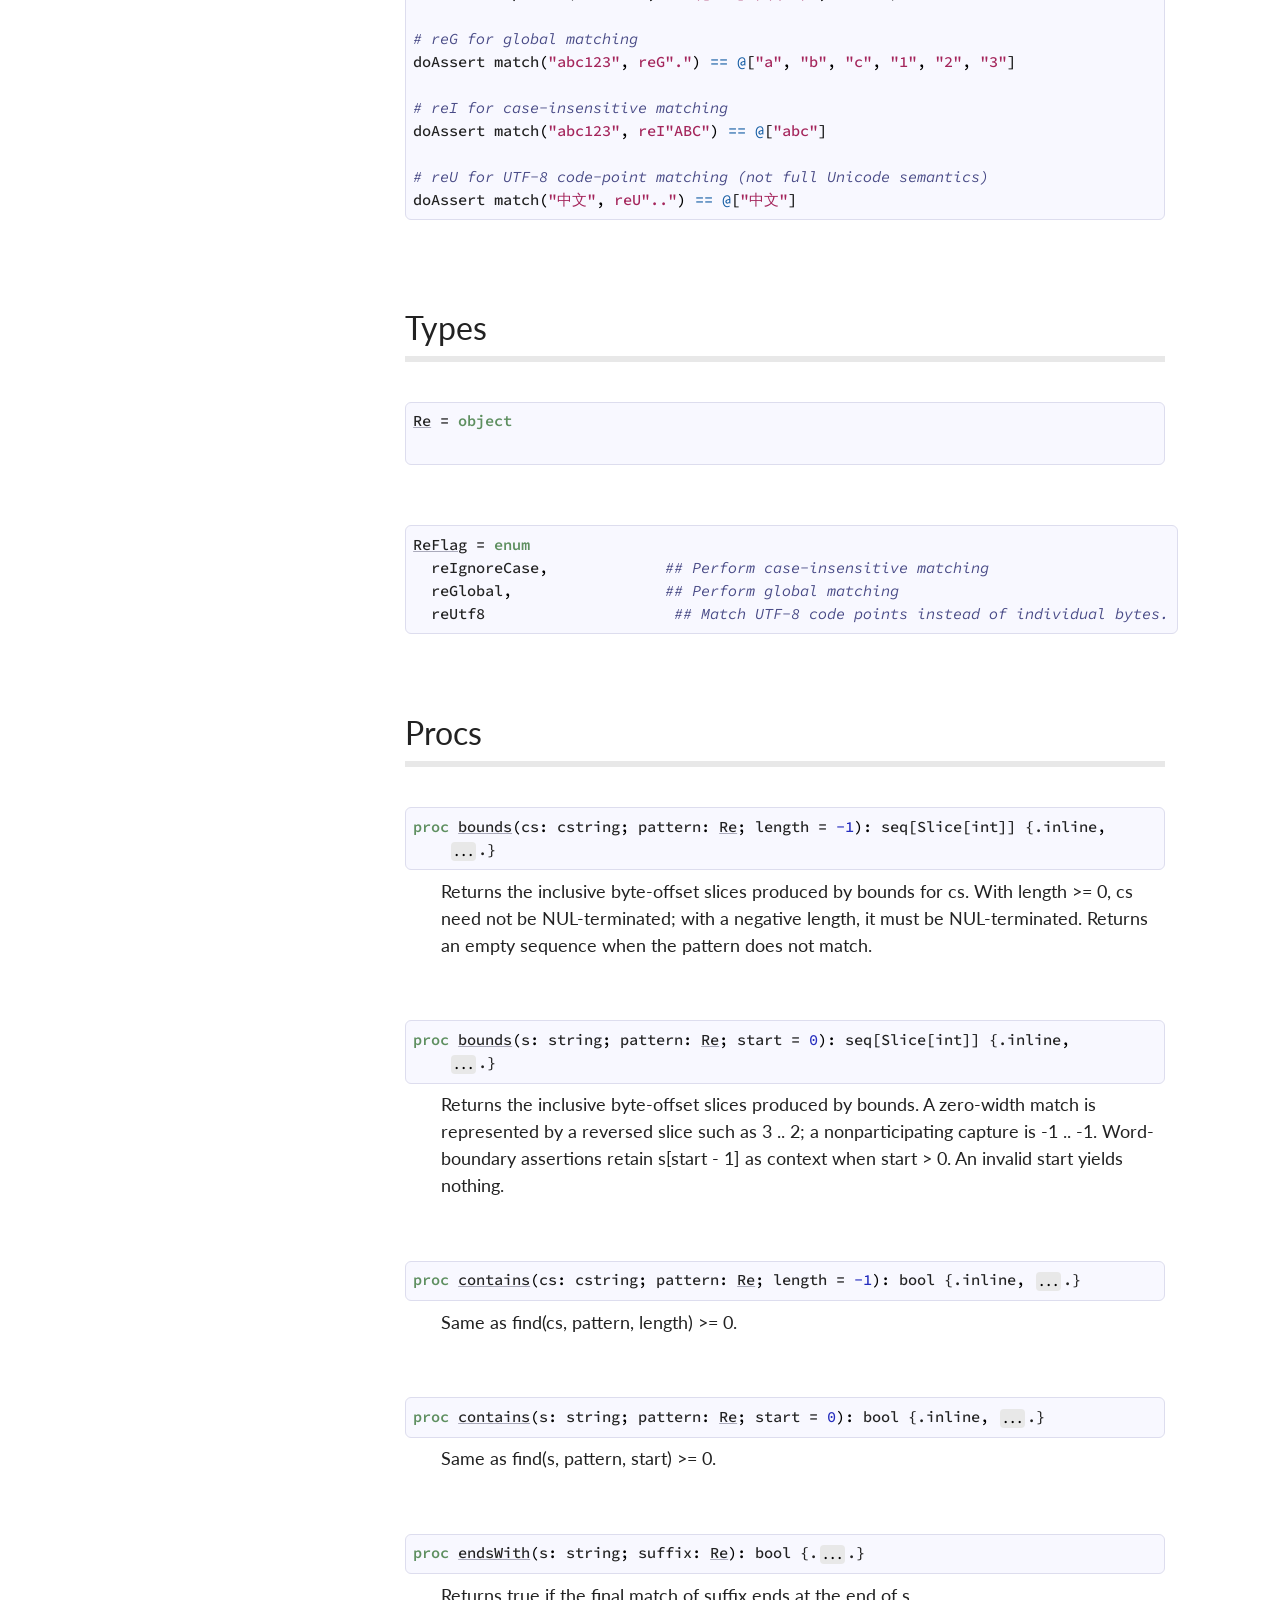
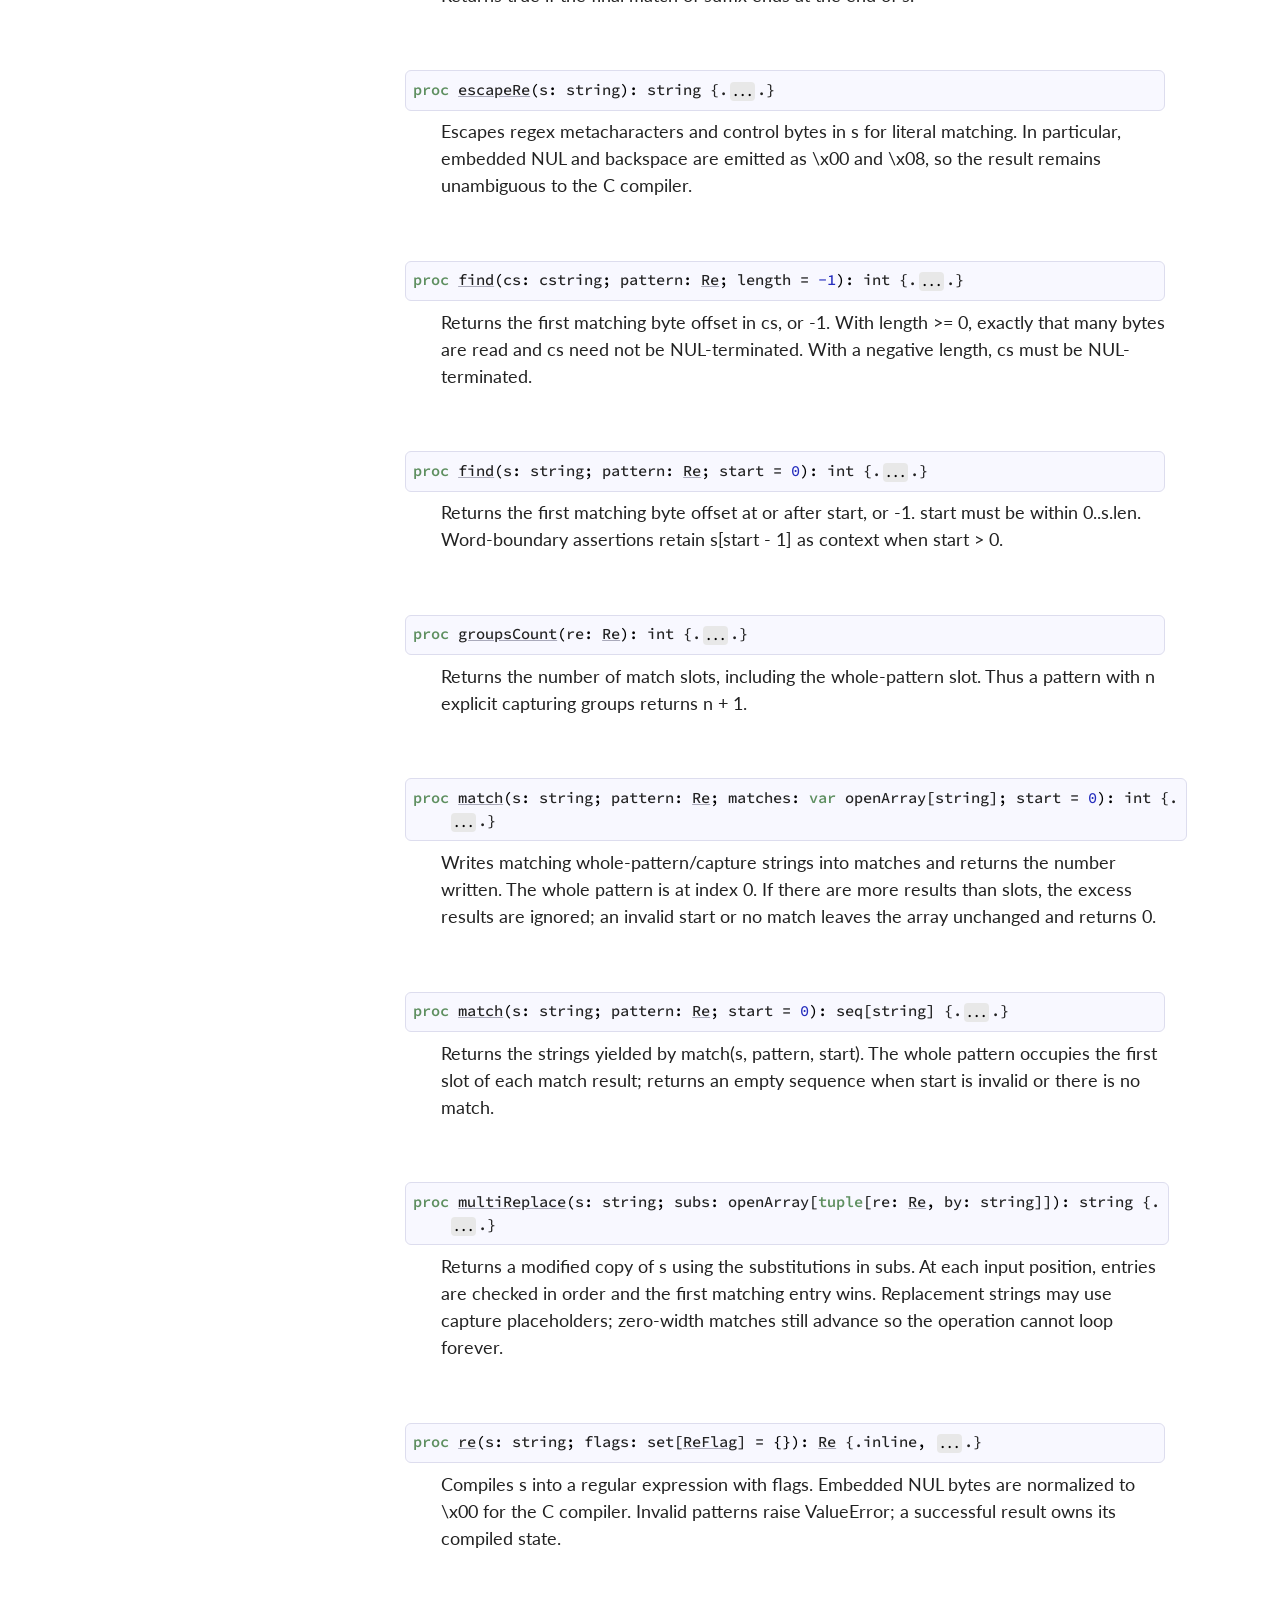
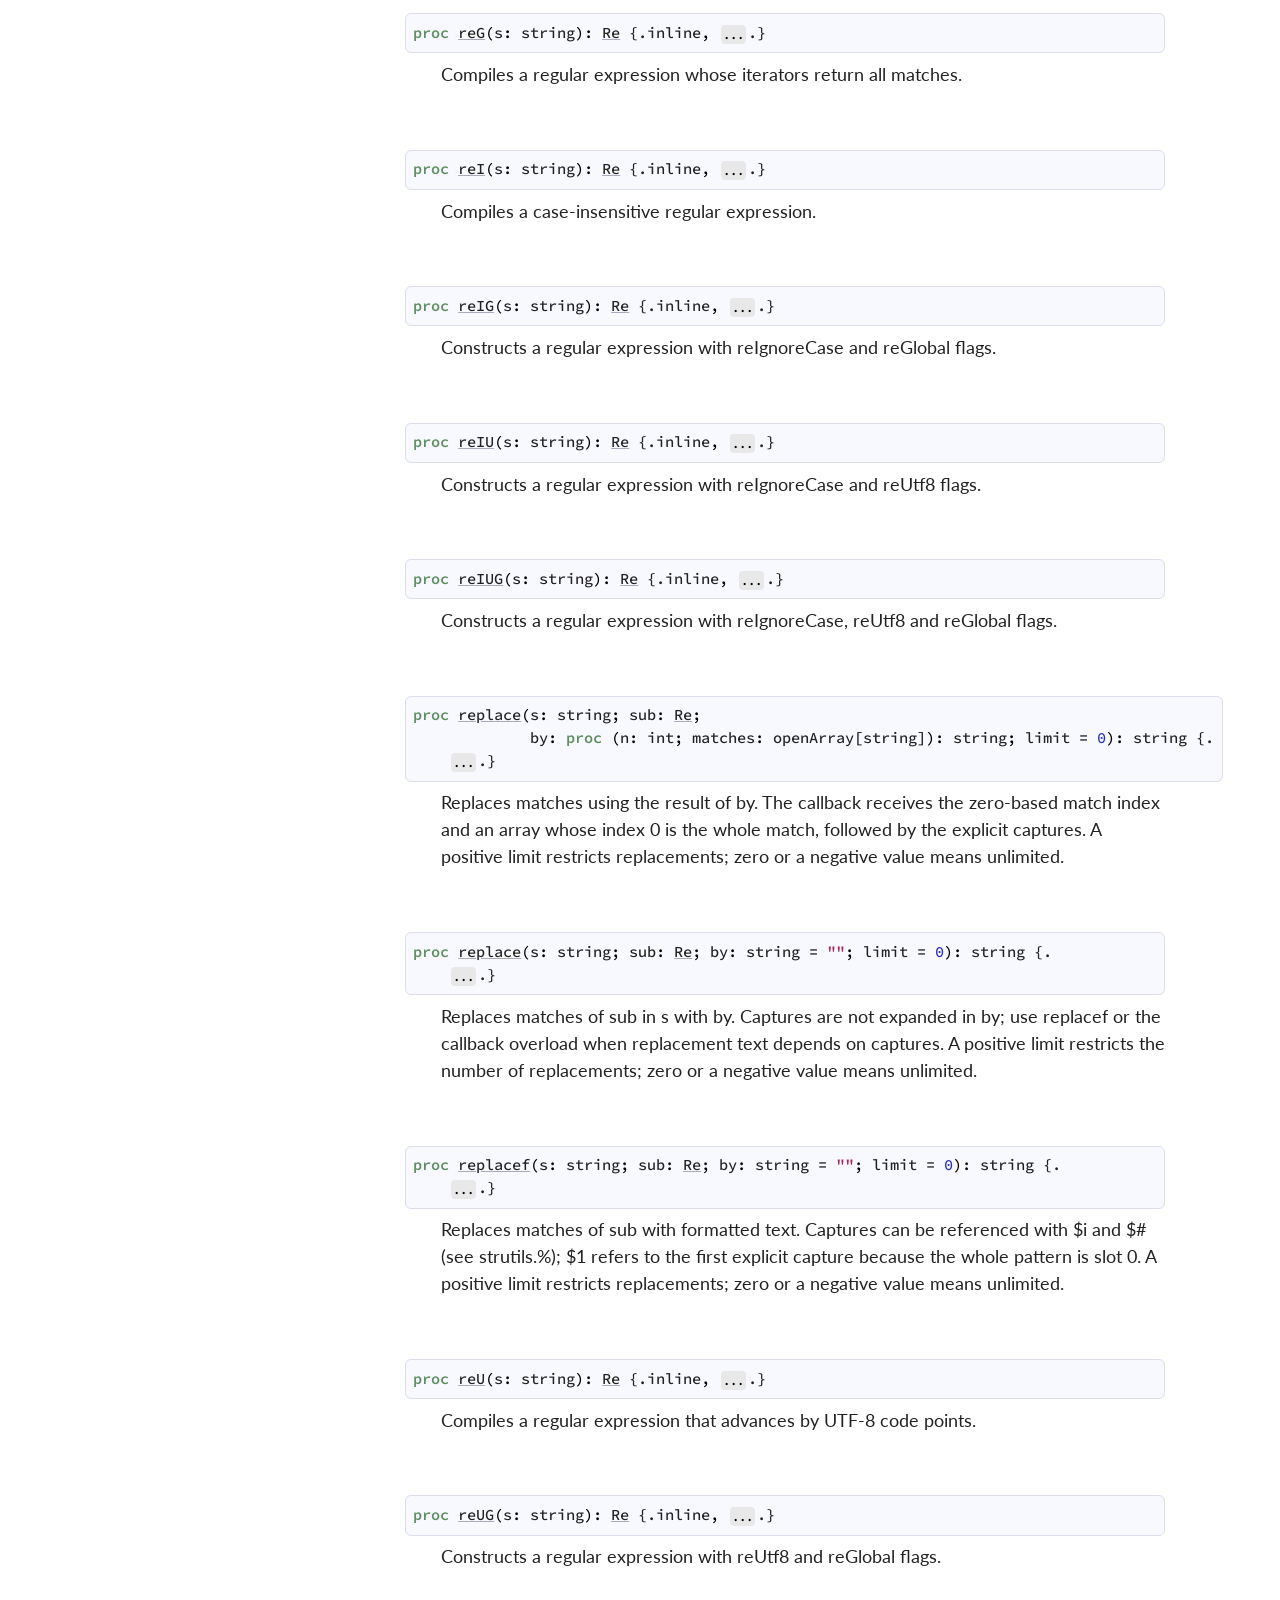
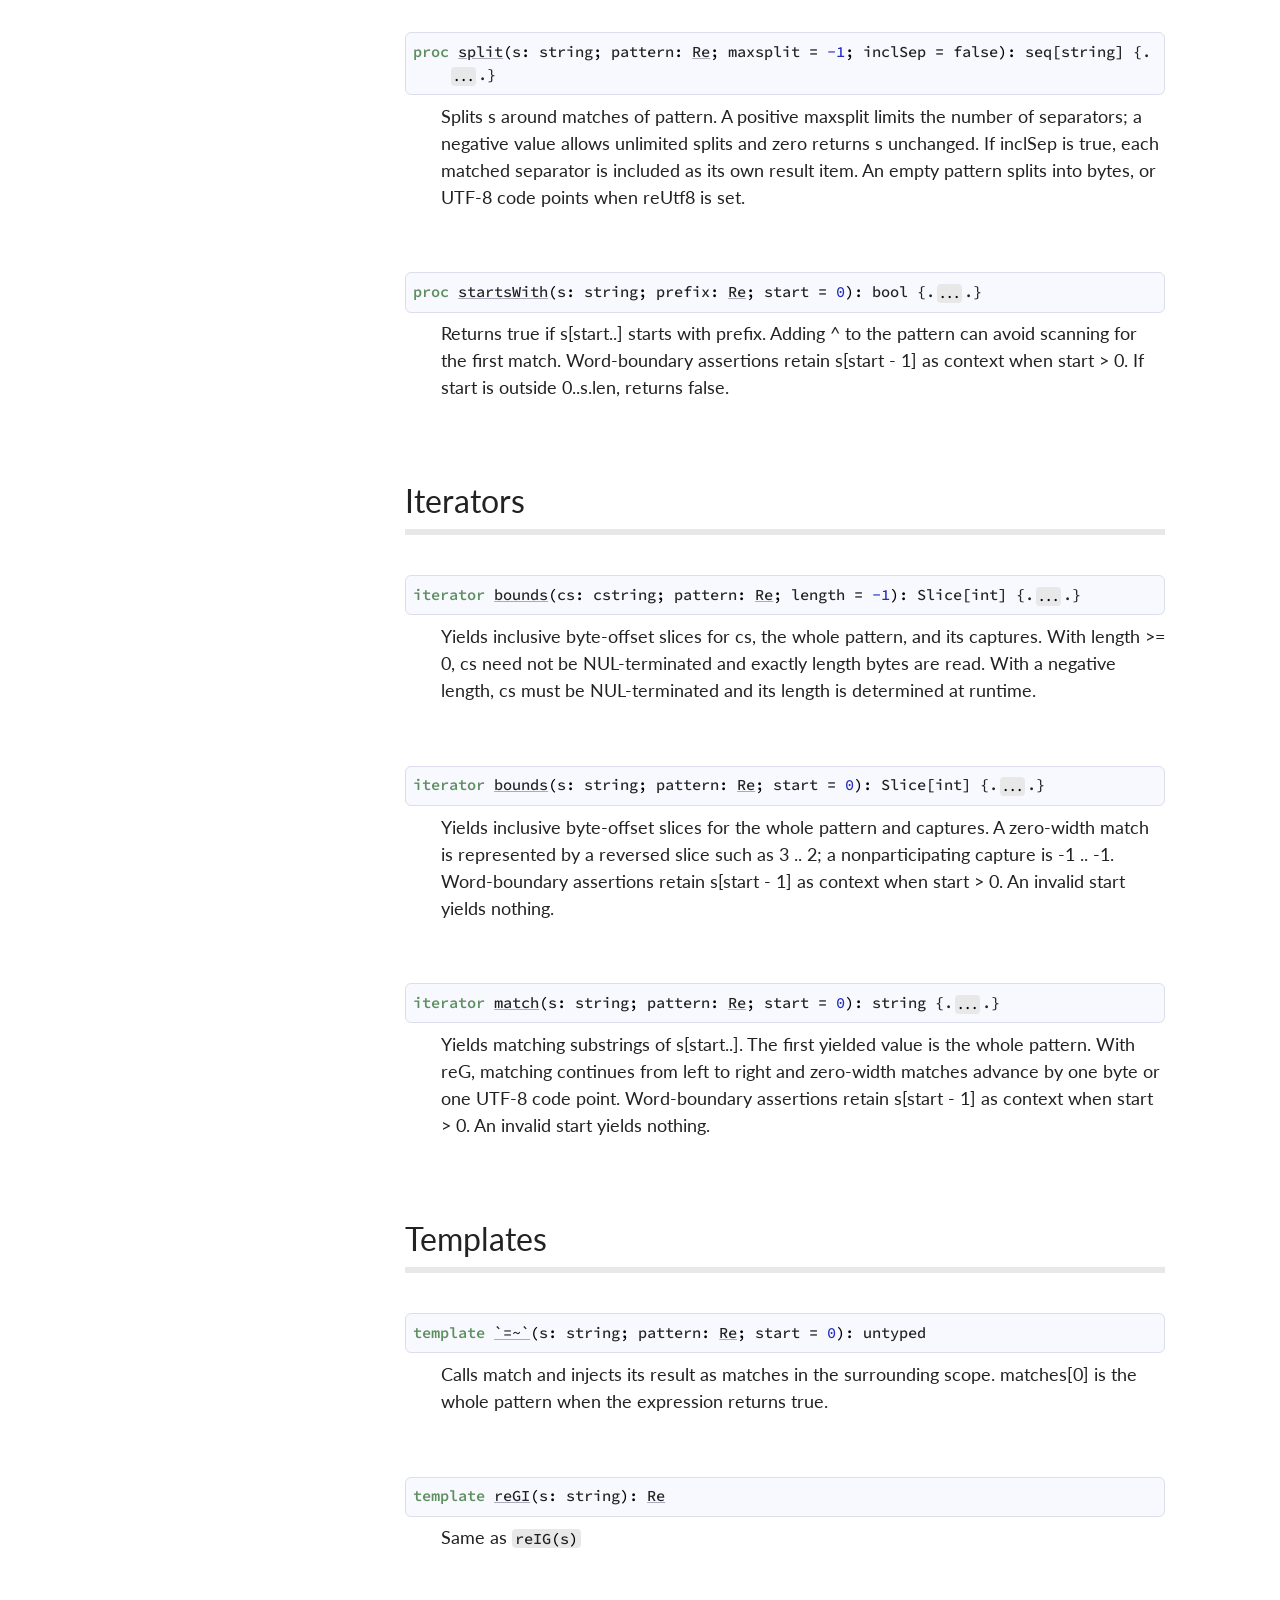
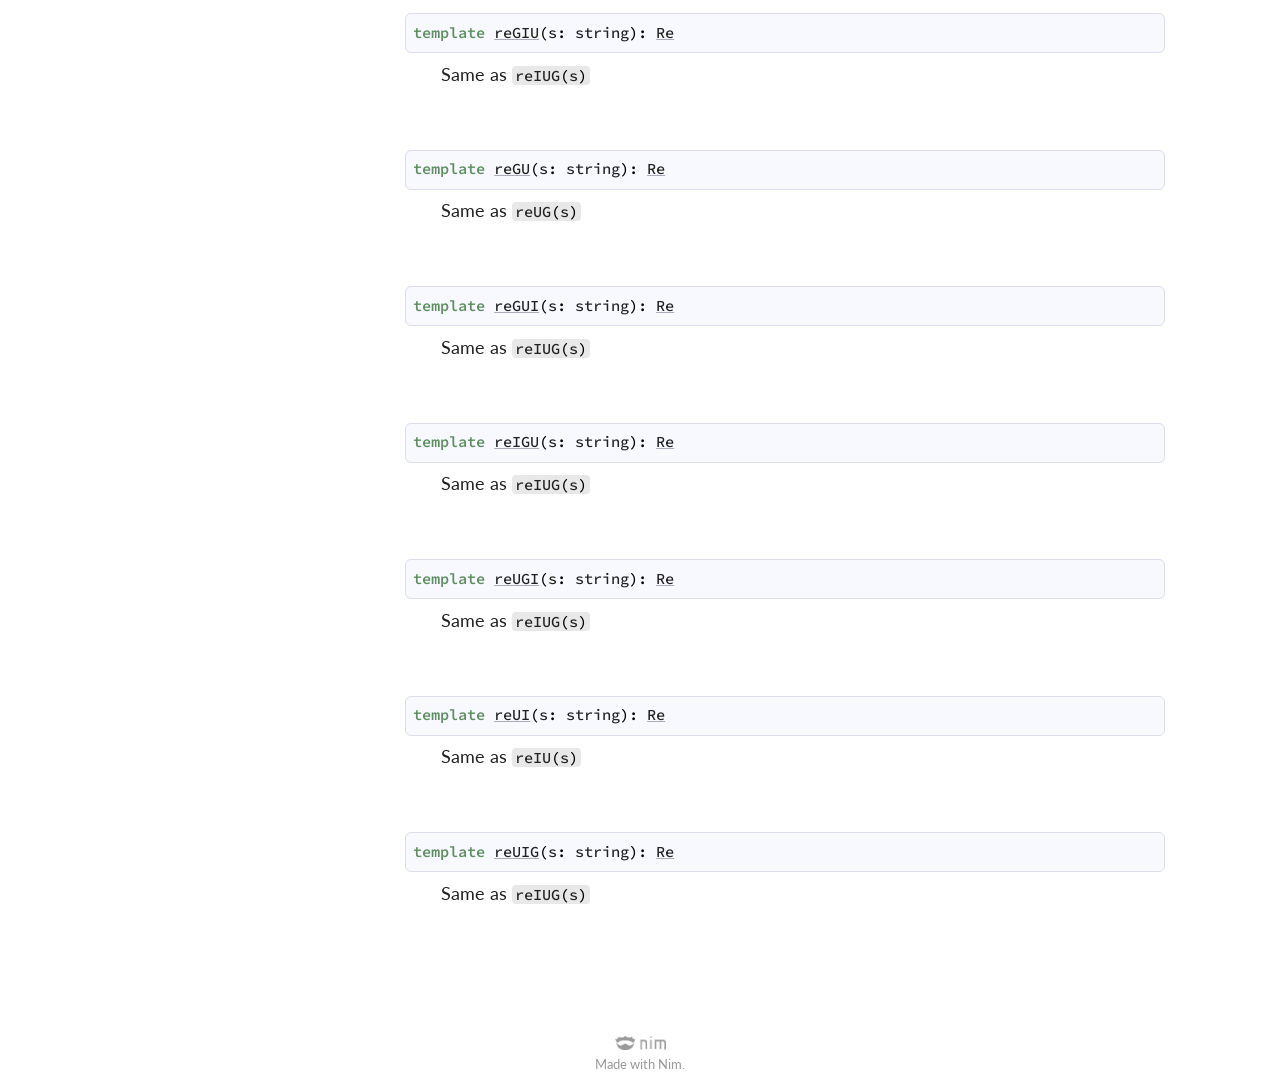
==== commit c24e449f: "update to 2.0.0" ====
--- a/docs/tinyre.html
+++ b/docs/tinyre.html
@@ -1,11 +1,19 @@
 <?xml version="1.0" encoding="utf-8" ?>
 <!DOCTYPE html PUBLIC "-//W3C//DTD XHTML 1.0 Transitional//EN" "https://www.w3.org/TR/xhtml1/DTD/xhtml1-transitional.dtd">
 <!--  This file is generated by Nim. -->
+<!--
+#====================================================================
+#
+#             TinyRe - A Tiny Regex Engine for Nim
+#                 Copyright (c) Chen Kai-Hung
+#
+#====================================================================
+-->
 <html xmlns="https://www.w3.org/1999/xhtml" xml:lang="en" lang="en">
 <head>
 <meta http-equiv="Content-Type" content="text/html; charset=utf-8" />
 <meta name="viewport" content="width=device-width, initial-scale=1.0">
-<title>tinyre</title>
+<title>TinyRe</title>
 
 <!-- Favicon -->
 <link rel="shortcut icon" href="[data-uri]"/>
@@ -20,12 +28,12 @@
 <body>
   <div class="document" id="documentId">
     <div class="container">
-      <h1 class="title">tinyre</h1>
+      <h1 class="title">TinyRe</h1>
       <div class="row">
   <div class="three columns">
     <div id="global-links">
       <ul class="simple">
-        <li><a href="https://github.com/khchen/tinyre">Github Page</a></li>
+        <li><a href="https://github.com/khchen/tinyre">GitHub page</a></li>
       </ul>
     </div>
     <ul class="simple simple-toc" id="toc-list">
@@ -38,7 +46,7 @@
 <li><a class="reference" href="#ReFlag" title="ReFlag = enum
   reIgnoreCase,             ## Perform case-insensitive matching
   reGlobal,                 ## Perform global matching
-  reUtf8                     ## Perform utf8 matching">ReFlag</a></li>
+  reUtf8                     ## Match UTF-8 code points instead of individual bytes.">ReFlag</a></li>
 
     </ul>
   </details>
@@ -207,45 +215,45 @@
 
     <div id="tocRoot"></div>
 
-    <p class="module-desc"><p>TinyRE is a Nim wrap for a tiny regex engine based on Rob Pike's VM implementation. Compare to other small regex engines, this engine supports unicode and most of common regex syntax, in less than 10K code size (LOC &lt; 1K), and guarantees that input regex will scale O(n) with the size of the string.</p>
-<p><strong>NOTICE: This implementation always return entire pattern as first capture. This is different from std/re.</strong></p>
+    <p class="module-desc"><p>TinyRe is a Nim wrapper for a small regex engine based on Rob Pike's VM implementation. It supports byte-oriented matching and an optional UTF-8 code-point mode, together with most common regex syntax. UTF-8 mode does not provide complete Unicode property handling or complete Unicode case folding. For a fixed compiled pattern, the Pike VM matching pass is designed to scale linearly with the input length.</p>
+<p><strong>NOTICE: This implementation always returns the entire pattern as the first capture. This differs from std/re.</strong></p>
 
 <h1><a class="toc-backref" id="syntax" href="#syntax">Syntax</a></h1><pre class="listing"><span class="Operator">^</span>          <span class="Identifier">Match</span> <span class="Identifier">beginning</span> <span class="Keyword">of</span> <span class="Identifier">a</span> <span class="Identifier">buffer</span>
 <span class="Operator">$</span>          <span class="Identifier">Match</span> <span class="Keyword">end</span> <span class="Keyword">of</span> <span class="Identifier">a</span> <span class="Identifier">buffer</span>
 <span class="Punctuation">(</span><span class="Operator">...</span><span class="Punctuation">)</span>      <span class="Identifier">Grouping</span> <span class="Keyword">and</span> <span class="Identifier">substring</span> <span class="Identifier">capturing</span>
-<span class="Punctuation">(</span><span class="Operator">?:...</span><span class="Punctuation">)</span>    <span class="Identifier">Non</span><span class="Operator">-</span><span class="Identifier">capture</span> <span class="Identifier">grouping</span>
+<span class="Punctuation">(</span><span class="Operator">?:...</span><span class="Punctuation">)</span>    <span class="Identifier">Non</span><span class="Operator">-</span><span class="Identifier">capturing</span> <span class="Identifier">grouping</span>
 <span class="Operator">\</span><span class="Identifier">s</span>         <span class="Identifier">Match</span> <span class="Identifier">whitespace</span> <span class="Punctuation">[</span> <span class="Operator">\</span><span class="Identifier">t</span><span class="Operator">\</span><span class="Identifier">n</span><span class="Operator">\</span><span class="Identifier">r</span><span class="Operator">\</span><span class="Identifier">f</span><span class="Operator">\</span><span class="Identifier">v</span><span class="Punctuation">]</span>
 <span class="Operator">\</span><span class="Identifier">S</span>         <span class="Identifier">Match</span> <span class="Identifier">non</span><span class="Operator">-</span><span class="Identifier">whitespace</span> <span class="Punctuation">[</span><span class="Operator">^</span> <span class="Operator">\</span><span class="Identifier">t</span><span class="Operator">\</span><span class="Identifier">n</span><span class="Operator">\</span><span class="Identifier">r</span><span class="Operator">\</span><span class="Identifier">f</span><span class="Operator">\</span><span class="Identifier">v</span><span class="Punctuation">]</span>
 <span class="Operator">\</span><span class="Identifier">w</span>         <span class="Identifier">Match</span> <span class="Identifier">alphanumeric</span> <span class="Punctuation">[</span><span class="Identifier">a</span><span class="Operator">-</span><span class="Identifier">zA</span><span class="Operator">-</span><span class="Identifier">Z0</span><span class="Operator">-</span><span class="DecNumber">9_</span><span class="Punctuation">]</span>
 <span class="Operator">\</span><span class="Identifier">W</span>         <span class="Identifier">Match</span> <span class="Identifier">non</span><span class="Operator">-</span><span class="Identifier">alphanumeric</span> <span class="Punctuation">[</span><span class="Operator">^</span><span class="Identifier">a</span><span class="Operator">-</span><span class="Identifier">zA</span><span class="Operator">-</span><span class="Identifier">Z0</span><span class="Operator">-</span><span class="DecNumber">9_</span><span class="Punctuation">]</span>
 <span class="Operator">\</span><span class="Identifier">d</span>         <span class="Identifier">Match</span> <span class="Identifier">decimal</span> <span class="Identifier">digit</span> <span class="Punctuation">[</span><span class="DecNumber">0</span><span class="Operator">-</span><span class="DecNumber">9</span><span class="Punctuation">]</span>
 <span class="Operator">\</span><span class="Identifier">D</span>         <span class="Identifier">Match</span> <span class="Identifier">non</span><span class="Operator">-</span><span class="Identifier">decimal</span> <span class="Identifier">digit</span> <span class="Punctuation">[</span><span class="Operator">^</span><span class="DecNumber">0</span><span class="Operator">-</span><span class="DecNumber">9</span><span class="Punctuation">]</span>
-<span class="Operator">\</span><span class="Identifier">n</span>         <span class="Identifier">Match</span> <span class="Identifier">new</span> <span class="Identifier">line</span> <span class="Identifier">character</span>
-<span class="Operator">\</span><span class="Identifier">r</span>         <span class="Identifier">Match</span> <span class="Identifier">line</span> <span class="Identifier">feed</span> <span class="Identifier">character</span>
-<span class="Operator">\</span><span class="Identifier">f</span>         <span class="Identifier">Match</span> <span class="Identifier">form</span> <span class="Identifier">feed</span> <span class="Identifier">character</span>
-<span class="Operator">\</span><span class="Identifier">v</span>         <span class="Identifier">Match</span> <span class="Identifier">vertical</span> <span class="Identifier">tab</span> <span class="Identifier">character</span>
+<span class="Operator">\</span><span class="Identifier">n</span>         <span class="Identifier">Match</span> <span class="Identifier">a</span> <span class="Identifier">newline</span> <span class="Identifier">character</span>
+<span class="Operator">\</span><span class="Identifier">r</span>         <span class="Identifier">Match</span> <span class="Identifier">carriage</span> <span class="Identifier">return</span> <span class="Identifier">character</span>
+<span class="Operator">\</span><span class="Identifier">f</span>         <span class="Identifier">Match</span> <span class="Identifier">a</span> <span class="Identifier">form-feed</span> <span class="Identifier">character</span>
+<span class="Operator">\</span><span class="Identifier">v</span>         <span class="Identifier">Match</span> <span class="Identifier">a</span> <span class="Identifier">vertical-tab</span> <span class="Identifier">character</span>
 <span class="Operator">\</span><span class="Identifier">t</span>         <span class="Identifier">Match</span> <span class="Identifier">horizontal</span> <span class="Identifier">tab</span> <span class="Identifier">character</span>
 <span class="Operator">+</span>          <span class="Identifier">Match</span> <span class="Identifier">one</span> <span class="Keyword">or</span> <span class="Identifier">more</span> <span class="Identifier">times</span> <span class="Punctuation">(</span><span class="Identifier">greedy</span><span class="Punctuation">)</span>
 <span class="Operator">+?</span>         <span class="Identifier">Match</span> <span class="Identifier">one</span> <span class="Keyword">or</span> <span class="Identifier">more</span> <span class="Identifier">times</span> <span class="Punctuation">(</span><span class="Identifier">non</span><span class="Operator">-</span><span class="Identifier">greedy</span><span class="Punctuation">)</span>
 <span class="Operator">*</span>          <span class="Identifier">Match</span> <span class="Identifier">zero</span> <span class="Keyword">or</span> <span class="Identifier">more</span> <span class="Identifier">times</span> <span class="Punctuation">(</span><span class="Identifier">greedy</span><span class="Punctuation">)</span>
 <span class="Operator">*?</span>         <span class="Identifier">Match</span> <span class="Identifier">zero</span> <span class="Keyword">or</span> <span class="Identifier">more</span> <span class="Identifier">times</span> <span class="Punctuation">(</span><span class="Identifier">non</span><span class="Operator">-</span><span class="Identifier">greedy</span><span class="Punctuation">)</span>
-<span class="Operator">?</span>          <span class="Identifier">Match</span> <span class="Identifier">zero</span> <span class="Keyword">or</span> <span class="Identifier">once</span> <span class="Punctuation">(</span><span class="Identifier">greedy</span><span class="Punctuation">)</span>
-<span class="Operator">??</span>         <span class="Identifier">Match</span> <span class="Identifier">zero</span> <span class="Keyword">or</span> <span class="Identifier">once</span> <span class="Punctuation">(</span><span class="Identifier">non</span><span class="Operator">-</span><span class="Identifier">greedy</span><span class="Punctuation">)</span>
+<span class="Operator">?</span>          <span class="Identifier">Match</span> <span class="Identifier">zero</span> <span class="Keyword">or</span> <span class="Identifier">one</span> <span class="Identifier">time</span> <span class="Punctuation">(</span><span class="Identifier">greedy</span><span class="Punctuation">)</span>
+<span class="Operator">??</span>         <span class="Identifier">Match</span> <span class="Identifier">zero</span> <span class="Keyword">or</span> <span class="Identifier">one</span> <span class="Identifier">time</span> <span class="Punctuation">(</span><span class="Identifier">non</span><span class="Operator">-</span><span class="Identifier">greedy</span><span class="Punctuation">)</span>
 <span class="Identifier">x</span><span class="Operator">|</span><span class="Identifier">y</span>        <span class="Identifier">Match</span> <span class="Identifier">x</span> <span class="Keyword">or</span> <span class="Identifier">y</span> <span class="Punctuation">(</span><span class="Identifier">alternation</span> <span class="Identifier">operator</span><span class="Punctuation">)</span>
-<span class="Operator">\</span><span class="Identifier">meta</span>      <span class="Identifier">Match</span> <span class="Identifier">one</span> <span class="Keyword">of</span> <span class="Identifier">the</span> <span class="Identifier">meta</span> <span class="Identifier">character</span><span class="Punctuation">:</span> <span class="Operator">^$</span><span class="Punctuation">(</span><span class="Punctuation">)</span><span class="Operator">.</span><span class="Punctuation">[</span><span class="Punctuation">]</span><span class="Punctuation">{</span><span class="Punctuation">}</span><span class="Operator">*+?|\</span>
+<span class="Operator">\</span><span class="Identifier">meta</span>      <span class="Identifier">Match</span> <span class="Identifier">one</span> <span class="Keyword">of</span> <span class="Identifier">the</span> <span class="Identifier">metacharacters</span><span class="Punctuation">:</span> <span class="Operator">^$</span><span class="Punctuation">(</span><span class="Punctuation">)</span><span class="Operator">.</span><span class="Punctuation">[</span><span class="Punctuation">]</span><span class="Punctuation">{</span><span class="Punctuation">}</span><span class="Operator">*+?|\</span>
 <span class="Operator">\</span><span class="Identifier">x00</span>       <span class="Identifier">Match</span> <span class="Identifier">hex</span> <span class="Identifier">character</span> <span class="Identifier">code</span> <span class="Punctuation">(</span><span class="Identifier">exactly</span> <span class="DecNumber">2</span> <span class="Identifier">digits</span><span class="Punctuation">)</span>
 <span class="Operator">\</span><span class="Identifier">u0000</span>     <span class="Identifier">Match</span> <span class="Identifier">hex</span> <span class="Identifier">character</span> <span class="Identifier">code</span> <span class="Punctuation">(</span><span class="Identifier">exactly</span> <span class="DecNumber">4</span> <span class="Identifier">digits</span><span class="Punctuation">)</span>
 <span class="Operator">\</span><span class="Identifier">U00000000</span> <span class="Identifier">Match</span> <span class="Identifier">hex</span> <span class="Identifier">character</span> <span class="Identifier">code</span> <span class="Punctuation">(</span><span class="Identifier">exactly</span> <span class="DecNumber">8</span> <span class="Identifier">digits</span><span class="Punctuation">)</span>
 <span class="Operator">\&lt;</span><span class="Punctuation">,</span> <span class="Operator">\&gt;</span>     <span class="Identifier">Match</span> <span class="Identifier">start</span><span class="Operator">-</span><span class="Keyword">of</span><span class="Operator">-</span><span class="Identifier">word</span> <span class="Keyword">and</span> <span class="Keyword">end</span><span class="Operator">-</span><span class="Keyword">of</span><span class="Operator">-</span><span class="Identifier">word</span>
-<span class="Operator">\</span><span class="Identifier">b</span>         <span class="Identifier">Matches</span> <span class="Identifier">a</span> <span class="Identifier">word</span> <span class="Identifier">boundary</span>
-<span class="Operator">\</span><span class="Identifier">B</span>         <span class="Identifier">Matches</span> <span class="Identifier">a</span> <span class="Identifier">nonword</span> <span class="Identifier">boundary</span>
-<span class="Punctuation">[</span><span class="Operator">...</span><span class="Punctuation">]</span>      <span class="Identifier">Match</span> <span class="Identifier">any</span> <span class="Identifier">character</span> <span class="Keyword">from</span> <span class="Identifier">set</span><span class="Operator">.</span> <span class="Identifier">Ranges</span> <span class="Identifier">like</span> <span class="Punctuation">[</span><span class="Identifier">a</span><span class="Operator">-</span><span class="Identifier">z</span><span class="Punctuation">]</span> <span class="Keyword">or</span> <span class="Punctuation">[</span><span class="Operator">\</span><span class="Identifier">x00</span><span class="Operator">-\</span><span class="Identifier">u0000</span><span class="Punctuation">]</span> <span class="Identifier">are</span> <span class="Identifier">supported</span>
-<span class="Punctuation">[</span><span class="Operator">^...</span><span class="Punctuation">]</span>     <span class="Identifier">Match</span> <span class="Identifier">any</span> <span class="Identifier">character</span> <span class="Identifier">but</span> <span class="Identifier">ones</span> <span class="Keyword">from</span> <span class="Identifier">set</span>
-<span class="Punctuation">{</span><span class="Identifier">n</span><span class="Punctuation">}</span>        <span class="Identifier">Matches</span> <span class="Identifier">exactly</span> <span class="Identifier">n</span> <span class="Identifier">times</span>
-<span class="Punctuation">{</span><span class="Identifier">n</span><span class="Punctuation">,</span><span class="Punctuation">}</span>       <span class="Identifier">Matches</span> <span class="Identifier">the</span> <span class="Identifier">preceding</span> <span class="Identifier">character</span> <span class="Identifier">at</span> <span class="Identifier">least</span> <span class="Identifier">n</span> <span class="Identifier">times</span> <span class="Punctuation">(</span><span class="Identifier">greedy</span><span class="Punctuation">)</span>
-<span class="Punctuation">{</span><span class="Identifier">n</span><span class="Punctuation">,</span><span class="Identifier">m</span><span class="Punctuation">}</span>      <span class="Identifier">Matches</span> <span class="Identifier">the</span> <span class="Identifier">preceding</span> <span class="Identifier">character</span> <span class="Identifier">at</span> <span class="Identifier">least</span> <span class="Identifier">n</span> <span class="Keyword">and</span> <span class="Identifier">at</span> <span class="Identifier">most</span> <span class="Identifier">m</span> <span class="Identifier">times</span> <span class="Punctuation">(</span><span class="Identifier">greedy</span><span class="Punctuation">)</span>
-<span class="Punctuation">{</span><span class="Identifier">n</span><span class="Punctuation">,</span><span class="Punctuation">}</span><span class="Operator">?</span>      <span class="Identifier">Matches</span> <span class="Identifier">the</span> <span class="Identifier">preceding</span> <span class="Identifier">character</span> <span class="Identifier">at</span> <span class="Identifier">least</span> <span class="Identifier">n</span> <span class="Identifier">times</span> <span class="Punctuation">(</span><span class="Identifier">non</span><span class="Operator">-</span><span class="Identifier">greedy</span><span class="Punctuation">)</span>
-<span class="Punctuation">{</span><span class="Identifier">n</span><span class="Punctuation">,</span><span class="Identifier">m</span><span class="Punctuation">}</span><span class="Operator">?</span>     <span class="Identifier">Matches</span> <span class="Identifier">the</span> <span class="Identifier">preceding</span> <span class="Identifier">character</span> <span class="Identifier">at</span> <span class="Identifier">least</span> <span class="Identifier">n</span> <span class="Keyword">and</span> <span class="Identifier">at</span> <span class="Identifier">most</span> <span class="Identifier">m</span> <span class="Identifier">times</span> <span class="Punctuation">(</span><span class="Identifier">non</span><span class="Operator">-</span><span class="Identifier">greedy</span><span class="Punctuation">)</span></pre>
+<span class="Operator">\</span><span class="Identifier">b</span>         <span class="Identifier">Match</span> <span class="Identifier">a</span> <span class="Identifier">word</span> <span class="Identifier">boundary</span><span class="Punctuation">;</span> <span class="Identifier">use</span> <span class="Operator">\x08</span> <span class="Identifier">for</span> <span class="Identifier">a</span> <span class="Identifier">backspace</span> <span class="Identifier">byte</span>
+<span class="Operator">\</span><span class="Identifier">B</span>         <span class="Identifier">Match</span> <span class="Identifier">a</span> <span class="Identifier">non</span><span class="Operator">-</span><span class="Identifier">word</span> <span class="Identifier">boundary</span>
+<span class="Punctuation">[</span><span class="Operator">...</span><span class="Punctuation">]</span>      <span class="Identifier">Match</span> <span class="Identifier">any</span> <span class="Identifier">character</span> <span class="Keyword">from</span> <span class="Identifier">the</span> <span class="Identifier">set</span><span class="Operator">.</span> <span class="Identifier">Ranges</span> <span class="Identifier">such</span> <span class="Keyword">as</span> <span class="Punctuation">[</span><span class="Identifier">a</span><span class="Operator">-</span><span class="Identifier">z</span><span class="Punctuation">]</span> <span class="Keyword">or</span> <span class="Punctuation">[</span><span class="Operator">\</span><span class="Identifier">x00</span><span class="Operator">-\</span><span class="Identifier">u0000</span><span class="Punctuation">]</span> <span class="Identifier">are</span> <span class="Identifier">supported</span><span class="Operator">.</span>
+<span class="Punctuation">[</span><span class="Operator">^...</span><span class="Punctuation">]</span>     <span class="Identifier">Match</span> <span class="Identifier">any</span> <span class="Identifier">character</span> <span class="Keyword">not</span> <span class="Keyword">in</span> <span class="Identifier">the</span> <span class="Identifier">set</span><span class="Operator">.</span>
+<span class="Punctuation">{</span><span class="Identifier">n</span><span class="Punctuation">}</span>        <span class="Identifier">Match</span> <span class="Identifier">exactly</span> <span class="Identifier">n</span> <span class="Identifier">times</span><span class="Operator">.</span>
+<span class="Punctuation">{</span><span class="Identifier">n</span><span class="Punctuation">,</span><span class="Punctuation">}</span>       <span class="Identifier">Matches</span> <span class="Identifier">the</span> <span class="Identifier">preceding</span> <span class="Identifier">atom</span> <span class="Identifier">at</span> <span class="Identifier">least</span> <span class="Identifier">n</span> <span class="Identifier">times</span> <span class="Punctuation">(</span><span class="Identifier">greedy</span><span class="Punctuation">)</span>
+<span class="Punctuation">{</span><span class="Identifier">n</span><span class="Punctuation">,</span><span class="Identifier">m</span><span class="Punctuation">}</span>      <span class="Identifier">Matches</span> <span class="Identifier">the</span> <span class="Identifier">preceding</span> <span class="Identifier">atom</span> <span class="Identifier">at</span> <span class="Identifier">least</span> <span class="Identifier">n</span> <span class="Keyword">and</span> <span class="Identifier">at</span> <span class="Identifier">most</span> <span class="Identifier">m</span> <span class="Identifier">times</span> <span class="Punctuation">(</span><span class="Identifier">greedy</span><span class="Punctuation">)</span>
+<span class="Punctuation">{</span><span class="Identifier">n</span><span class="Punctuation">,</span><span class="Punctuation">}</span><span class="Operator">?</span>      <span class="Identifier">Matches</span> <span class="Identifier">the</span> <span class="Identifier">preceding</span> <span class="Identifier">atom</span> <span class="Identifier">at</span> <span class="Identifier">least</span> <span class="Identifier">n</span> <span class="Identifier">times</span> <span class="Punctuation">(</span><span class="Identifier">non</span><span class="Operator">-</span><span class="Identifier">greedy</span><span class="Punctuation">)</span>
+<span class="Punctuation">{</span><span class="Identifier">n</span><span class="Punctuation">,</span><span class="Identifier">m</span><span class="Punctuation">}</span><span class="Operator">?</span>     <span class="Identifier">Matches</span> <span class="Identifier">the</span> <span class="Identifier">preceding</span> <span class="Identifier">atom</span> <span class="Identifier">at</span> <span class="Identifier">least</span> <span class="Identifier">n</span> <span class="Keyword">and</span> <span class="Identifier">at</span> <span class="Identifier">most</span> <span class="Identifier">m</span> <span class="Identifier">times</span> <span class="Punctuation">(</span><span class="Identifier">non</span><span class="Operator">-</span><span class="Identifier">greedy</span><span class="Punctuation">)</span></pre>
 <p><strong class="examples_text">Example:</strong></p>
 <pre class="listing"><span class="Keyword">import</span> <span class="Identifier">tinyre</span>
 <span class="Identifier">doAssert</span> <span class="Identifier">match</span><span class="Punctuation">(</span><span class="StringLit">&quot;abc123&quot;</span><span class="Punctuation">,</span> <span class="RawData">re&quot;\d+&quot;</span><span class="Punctuation">)</span> <span class="Operator">==</span> <span class="Operator">@</span><span class="Punctuation">[</span><span class="StringLit">&quot;123&quot;</span><span class="Punctuation">]</span>
@@ -259,10 +267,10 @@
 <span class="Comment"># reG for global matching</span>
 <span class="Identifier">doAssert</span> <span class="Identifier">match</span><span class="Punctuation">(</span><span class="StringLit">&quot;abc123&quot;</span><span class="Punctuation">,</span> <span class="RawData">reG&quot;.&quot;</span><span class="Punctuation">)</span> <span class="Operator">==</span> <span class="Operator">@</span><span class="Punctuation">[</span><span class="StringLit">&quot;a&quot;</span><span class="Punctuation">,</span> <span class="StringLit">&quot;b&quot;</span><span class="Punctuation">,</span> <span class="StringLit">&quot;c&quot;</span><span class="Punctuation">,</span> <span class="StringLit">&quot;1&quot;</span><span class="Punctuation">,</span> <span class="StringLit">&quot;2&quot;</span><span class="Punctuation">,</span> <span class="StringLit">&quot;3&quot;</span><span class="Punctuation">]</span>
 
-<span class="Comment"># reI for case insensitive matching</span>
+<span class="Comment"># reI for case-insensitive matching</span>
 <span class="Identifier">doAssert</span> <span class="Identifier">match</span><span class="Punctuation">(</span><span class="StringLit">&quot;abc123&quot;</span><span class="Punctuation">,</span> <span class="RawData">reI&quot;ABC&quot;</span><span class="Punctuation">)</span> <span class="Operator">==</span> <span class="Operator">@</span><span class="Punctuation">[</span><span class="StringLit">&quot;abc&quot;</span><span class="Punctuation">]</span>
 
-<span class="Comment"># reU for utf8 matching</span>
+<span class="Comment"># reU for UTF-8 code-point matching (not full Unicode semantics)</span>
 <span class="Identifier">doAssert</span> <span class="Identifier">match</span><span class="Punctuation">(</span><span class="StringLit">&quot;中文&quot;</span><span class="Punctuation">,</span> <span class="RawData">reU&quot;..&quot;</span><span class="Punctuation">)</span> <span class="Operator">==</span> <span class="Operator">@</span><span class="Punctuation">[</span><span class="StringLit">&quot;中文&quot;</span><span class="Punctuation">]</span></pre></p>
     <div class="section" id="7">
   <h1><a class="toc-backref" href="#7">Types</a></h1>
@@ -280,7 +288,7 @@
   <dt><pre><a href="tinyre.html#ReFlag"><span class="Identifier">ReFlag</span></a> <span class="Other">=</span> <span class="Keyword">enum</span>
   <span class="Identifier">reIgnoreCase</span><span class="Other">,</span>             <span class="Comment">## Perform case-insensitive matching</span>
   <span class="Identifier">reGlobal</span><span class="Other">,</span>                 <span class="Comment">## Perform global matching</span>
-  <span class="Identifier">reUtf8</span>                     <span class="Comment">## Perform utf8 matching</span></pre></dt>
+  <span class="Identifier">reUtf8</span>                     <span class="Comment">## Match UTF-8 code points instead of individual bytes.</span></pre></dt>
   <dd>
 
 
@@ -299,7 +307,11 @@
     <span><span class="Other pragmadots">...</span></span><span class="pragmawrap"><span class="Identifier">raises</span><span class="Other">:</span> <span class="Other">[</span><span class="Other">]</span><span class="Other">,</span> <span class="Identifier">tags</span><span class="Other">:</span> <span class="Other">[</span><span class="Other">]</span><span class="Other">,</span> <span class="Identifier">forbids</span><span class="Other">:</span> <span class="Other">[</span><span class="Other">]</span></span>.}</pre></dt>
   <dd>
 
-    Returns all the starting position and end position of <tt class="docutils literal"><span class="pre"><span class="Identifier">pattern</span></span></tt> and substrings in cstring <tt class="docutils literal"><span class="pre"><span class="Identifier">cs</span></span></tt>. If it does not match, returns empty seq. <tt class="docutils literal"><span class="pre"><span class="Identifier">cs</span></span></tt> is not necessary null-terminated if length &gt;= 0. Otherwise, <tt class="docutils literal"><span class="pre"><span class="Identifier">cs</span></span></tt> will be assumed null-terminated and then length will be counted at runtime.
+
+
+    Returns the inclusive byte-offset slices produced by bounds for cs. With length &gt;= 0, cs need not be NUL-terminated; with a negative length, it must be NUL-terminated. Returns an empty sequence when the pattern does not match.
+
+
 
   </dd>
 </div>
@@ -308,7 +320,11 @@
     <span><span class="Other pragmadots">...</span></span><span class="pragmawrap"><span class="Identifier">raises</span><span class="Other">:</span> <span class="Other">[</span><span class="Other">]</span><span class="Other">,</span> <span class="Identifier">tags</span><span class="Other">:</span> <span class="Other">[</span><span class="Other">]</span><span class="Other">,</span> <span class="Identifier">forbids</span><span class="Other">:</span> <span class="Other">[</span><span class="Other">]</span></span>.}</pre></dt>
   <dd>
 
-    Returns all the starting position and end position of <tt class="docutils literal"><span class="pre"><span class="Identifier">pattern</span></span></tt> and substrings in <tt class="docutils literal"><span class="pre"><span class="Identifier">s</span><span class="Punctuation">[</span><span class="Identifier">start</span><span class="Operator">..</span><span class="Punctuation">]</span></span></tt>. If it does not match, returns empty seq.
+
+
+    Returns the inclusive byte-offset slices produced by bounds. A zero-width match is represented by a reversed slice such as 3 .. 2; a nonparticipating capture is -1 .. -1. Word-boundary assertions retain s[start - 1] as context when start &gt; 0. An invalid start yields nothing.
+
+
 
   </dd>
 </div>
@@ -320,7 +336,11 @@
     <span class="Identifier">tags</span><span class="Other">:</span> <span class="Other">[</span><span class="Other">]</span><span class="Other">,</span> <span class="Identifier">forbids</span><span class="Other">:</span> <span class="Other">[</span><span class="Other">]</span></span>.}</pre></dt>
   <dd>
 
-    Same as <tt class="docutils literal"><span class="pre"><span class="Identifier">find</span><span class="Punctuation">(</span><span class="Identifier">cs</span><span class="Punctuation">,</span> <span class="Identifier">pattern</span><span class="Punctuation">,</span> <span class="Identifier">start</span><span class="Punctuation">)</span> <span class="Operator">&gt;=</span> <span class="DecNumber">0</span></span></tt>.
+
+
+    Same as find(cs, pattern, length) &gt;= 0.
+
+
 
   </dd>
 </div>
@@ -329,7 +349,11 @@
     <span class="Identifier">tags</span><span class="Other">:</span> <span class="Other">[</span><span class="Other">]</span><span class="Other">,</span> <span class="Identifier">forbids</span><span class="Other">:</span> <span class="Other">[</span><span class="Other">]</span></span>.}</pre></dt>
   <dd>
 
-    Same as <tt class="docutils literal"><span class="pre"><span class="Identifier">find</span><span class="Punctuation">(</span><span class="Identifier">s</span><span class="Punctuation">,</span> <span class="Identifier">pattern</span><span class="Punctuation">,</span> <span class="Identifier">start</span><span class="Punctuation">)</span> <span class="Operator">&gt;=</span> <span class="DecNumber">0</span></span></tt>.
+
+
+    Same as find(s, pattern, start) &gt;= 0.
+
+
 
   </dd>
 </div>
@@ -340,7 +364,11 @@
   <dt><pre><span class="Keyword">proc</span> <a href="#endsWith%2Cstring%2CRe"><span class="Identifier">endsWith</span></a><span class="Other">(</span><span class="Identifier">s</span><span class="Other">:</span> <span class="Identifier">string</span><span class="Other">;</span> <span class="Identifier">suffix</span><span class="Other">:</span> <a href="tinyre.html#Re"><span class="Identifier">Re</span></a><span class="Other">)</span><span class="Other">:</span> <span class="Identifier">bool</span> {.<span><span class="Other pragmadots">...</span></span><span class="pragmawrap"><span class="Identifier">raises</span><span class="Other">:</span> <span class="Other">[</span><span class="Other">]</span><span class="Other">,</span> <span class="Identifier">tags</span><span class="Other">:</span> <span class="Other">[</span><span class="Other">]</span><span class="Other">,</span> <span class="Identifier">forbids</span><span class="Other">:</span> <span class="Other">[</span><span class="Other">]</span></span>.}</pre></dt>
   <dd>
 
-    Returns true if <tt class="docutils literal"><span class="pre"><span class="Identifier">s</span></span></tt> ends with the pattern <tt class="docutils literal"><span class="pre"><span class="Identifier">suffix</span></span></tt>.
+
+
+    Returns true if the final match of suffix ends at the end of s.
+
+
 
   </dd>
 </div>
@@ -351,7 +379,11 @@
   <dt><pre><span class="Keyword">proc</span> <a href="#escapeRe%2Cstring"><span class="Identifier">escapeRe</span></a><span class="Other">(</span><span class="Identifier">s</span><span class="Other">:</span> <span class="Identifier">string</span><span class="Other">)</span><span class="Other">:</span> <span class="Identifier">string</span> {.<span><span class="Other pragmadots">...</span></span><span class="pragmawrap"><span class="Identifier">raises</span><span class="Other">:</span> <span class="Other">[</span><span class="Other">]</span><span class="Other">,</span> <span class="Identifier">tags</span><span class="Other">:</span> <span class="Other">[</span><span class="Other">]</span><span class="Other">,</span> <span class="Identifier">forbids</span><span class="Other">:</span> <span class="Other">[</span><span class="Other">]</span></span>.}</pre></dt>
   <dd>
 
-    Escapes <tt class="docutils literal"><span class="pre"><span class="Identifier">s</span></span></tt> so that it can be matched verbatim.
+
+
+    Escapes regex metacharacters and control bytes in s for literal matching. In particular, embedded NUL and backspace are emitted as \x00 and \x08, so the result remains unambiguous to the C compiler.
+
+
 
   </dd>
 </div>
@@ -363,7 +395,11 @@
     <span class="Identifier">forbids</span><span class="Other">:</span> <span class="Other">[</span><span class="Other">]</span></span>.}</pre></dt>
   <dd>
 
-    Returns the starting position of <tt class="docutils literal"><span class="pre"><span class="Identifier">pattern</span></span></tt> in cstring <tt class="docutils literal"><span class="pre"><span class="Identifier">cs</span></span></tt>. If it does not match, <tt class="docutils literal"><span class="pre"><span class="Operator">-</span><span class="DecNumber">1</span></span></tt> is returned. <tt class="docutils literal"><span class="pre"><span class="Identifier">cs</span></span></tt> is not necessary null-terminated if length &gt;= 0. Otherwise, <tt class="docutils literal"><span class="pre"><span class="Identifier">cs</span></span></tt> will be assumed null-terminated and then length will be counted at runtime.
+
+
+    Returns the first matching byte offset in cs, or -1. With length &gt;= 0, exactly that many bytes are read and cs need not be NUL-terminated. With a negative length, cs must be NUL-terminated.
+
+
 
   </dd>
 </div>
@@ -372,7 +408,11 @@
     <span class="Identifier">forbids</span><span class="Other">:</span> <span class="Other">[</span><span class="Other">]</span></span>.}</pre></dt>
   <dd>
 
-    Returns the starting position of <tt class="docutils literal"><span class="pre"><span class="Identifier">pattern</span></span></tt> in <tt class="docutils literal"><span class="pre"><span class="Identifier">s</span></span></tt>. If it does not match, <tt class="docutils literal"><span class="pre"><span class="Operator">-</span><span class="DecNumber">1</span></span></tt> is returned.
+
+
+    Returns the first matching byte offset at or after start, or -1. start must be within 0..s.len. Word-boundary assertions retain s[start - 1] as context when start &gt; 0.
+
+
 
   </dd>
 </div>
@@ -383,7 +423,11 @@
   <dt><pre><span class="Keyword">proc</span> <a href="#groupsCount%2CRe"><span class="Identifier">groupsCount</span></a><span class="Other">(</span><span class="Identifier">re</span><span class="Other">:</span> <a href="tinyre.html#Re"><span class="Identifier">Re</span></a><span class="Other">)</span><span class="Other">:</span> <span class="Identifier">int</span> {.<span><span class="Other pragmadots">...</span></span><span class="pragmawrap"><span class="Identifier">raises</span><span class="Other">:</span> <span class="Other">[</span><span class="Other">]</span><span class="Other">,</span> <span class="Identifier">tags</span><span class="Other">:</span> <span class="Other">[</span><span class="Other">]</span><span class="Other">,</span> <span class="Identifier">forbids</span><span class="Other">:</span> <span class="Other">[</span><span class="Other">]</span></span>.}</pre></dt>
   <dd>
 
-    Returns the number of capturing groups.
+
+
+    Returns the number of match slots, including the whole-pattern slot. Thus a pattern with n explicit capturing groups returns n + 1.
+
+
 
   </dd>
 </div>
@@ -395,7 +439,11 @@
     <span><span class="Other pragmadots">...</span></span><span class="pragmawrap"><span class="Identifier">raises</span><span class="Other">:</span> <span class="Other">[</span><span class="Other">]</span><span class="Other">,</span> <span class="Identifier">tags</span><span class="Other">:</span> <span class="Other">[</span><span class="Other">]</span><span class="Other">,</span> <span class="Identifier">forbids</span><span class="Other">:</span> <span class="Other">[</span><span class="Other">]</span></span>.}</pre></dt>
   <dd>
 
-    Returns substrings in the array <tt class="docutils literal"><span class="pre"><span class="Identifier">matches</span></span></tt> and then length of the matches if <tt class="docutils literal"><span class="pre"><span class="Identifier">s</span><span class="Punctuation">[</span><span class="Identifier">start</span><span class="Operator">..</span><span class="Punctuation">]</span></span></tt> matches the <tt class="docutils literal"><span class="pre"><span class="Identifier">pattern</span></span></tt>. If it does not match, nothing is written into <tt class="docutils literal"><span class="pre"><span class="Identifier">matches</span></span></tt> and 0 is returned.
+
+
+    Writes matching whole-pattern/capture strings into matches and returns the number written. The whole pattern is at index 0. If there are more results than slots, the excess results are ignored; an invalid start or no match leaves the array unchanged and returns 0.
+
+
 
   </dd>
 </div>
@@ -404,7 +452,11 @@
     <span class="Identifier">tags</span><span class="Other">:</span> <span class="Other">[</span><span class="Other">]</span><span class="Other">,</span> <span class="Identifier">forbids</span><span class="Other">:</span> <span class="Other">[</span><span class="Other">]</span></span>.}</pre></dt>
   <dd>
 
-    Returns all matching substrings of <tt class="docutils literal"><span class="pre"><span class="Identifier">s</span><span class="Punctuation">[</span><span class="Identifier">start</span><span class="Operator">..</span><span class="Punctuation">]</span></span></tt> that match <tt class="docutils literal"><span class="pre"><span class="Identifier">pattern</span></span></tt>. If it does not match, returns empty seq.
+
+
+    Returns the strings yielded by match(s, pattern, start). The whole pattern occupies the first slot of each match result; returns an empty sequence when start is invalid or there is no match.
+
+
 
   </dd>
 </div>
@@ -416,7 +468,11 @@
     <span><span class="Other pragmadots">...</span></span><span class="pragmawrap"><span class="Identifier">raises</span><span class="Other">:</span> <span class="Other">[</span><span class="Identifier">ValueError</span><span class="Other">]</span><span class="Other">,</span> <span class="Identifier">tags</span><span class="Other">:</span> <span class="Other">[</span><span class="Other">]</span><span class="Other">,</span> <span class="Identifier">forbids</span><span class="Other">:</span> <span class="Other">[</span><span class="Other">]</span></span>.}</pre></dt>
   <dd>
 
-    Returns a modified copy of <tt class="docutils literal"><span class="pre"><span class="Identifier">s</span></span></tt> with the substitutions in <tt class="docutils literal"><span class="pre"><span class="Identifier">subs</span></span></tt> applied in parallel.
+
+
+    Returns a modified copy of s using the substitutions in subs. At each input position, entries are checked in order and the first matching entry wins. Replacement strings may use capture placeholders; zero-width matches still advance so the operation cannot loop forever.
+
+
 
   </dd>
 </div>
@@ -428,7 +484,11 @@
     <span class="Identifier">tags</span><span class="Other">:</span> <span class="Other">[</span><span class="Other">]</span><span class="Other">,</span> <span class="Identifier">forbids</span><span class="Other">:</span> <span class="Other">[</span><span class="Other">]</span></span>.}</pre></dt>
   <dd>
 
-    Constructor of regular expressions.
+
+
+    Compiles s into a regular expression with flags. Embedded NUL bytes are normalized to \x00 for the C compiler. Invalid patterns raise ValueError; a successful result owns its compiled state.
+
+
 
   </dd>
 </div>
@@ -439,7 +499,11 @@
   <dt><pre><span class="Keyword">proc</span> <a href="#reG%2Cstring"><span class="Identifier">reG</span></a><span class="Other">(</span><span class="Identifier">s</span><span class="Other">:</span> <span class="Identifier">string</span><span class="Other">)</span><span class="Other">:</span> <a href="tinyre.html#Re"><span class="Identifier">Re</span></a> {.<span class="Identifier">inline</span><span class="Other">,</span> <span><span class="Other pragmadots">...</span></span><span class="pragmawrap"><span class="Identifier">raises</span><span class="Other">:</span> <span class="Other">[</span><span class="Identifier">ValueError</span><span class="Other">]</span><span class="Other">,</span> <span class="Identifier">tags</span><span class="Other">:</span> <span class="Other">[</span><span class="Other">]</span><span class="Other">,</span> <span class="Identifier">forbids</span><span class="Other">:</span> <span class="Other">[</span><span class="Other">]</span></span>.}</pre></dt>
   <dd>
 
-    Constructor of regular expressions with reGlobal flag.
+
+
+    Compiles a regular expression whose iterators return all matches.
+
+
 
   </dd>
 </div>
@@ -450,7 +514,11 @@
   <dt><pre><span class="Keyword">proc</span> <a href="#reI%2Cstring"><span class="Identifier">reI</span></a><span class="Other">(</span><span class="Identifier">s</span><span class="Other">:</span> <span class="Identifier">string</span><span class="Other">)</span><span class="Other">:</span> <a href="tinyre.html#Re"><span class="Identifier">Re</span></a> {.<span class="Identifier">inline</span><span class="Other">,</span> <span><span class="Other pragmadots">...</span></span><span class="pragmawrap"><span class="Identifier">raises</span><span class="Other">:</span> <span class="Other">[</span><span class="Identifier">ValueError</span><span class="Other">]</span><span class="Other">,</span> <span class="Identifier">tags</span><span class="Other">:</span> <span class="Other">[</span><span class="Other">]</span><span class="Other">,</span> <span class="Identifier">forbids</span><span class="Other">:</span> <span class="Other">[</span><span class="Other">]</span></span>.}</pre></dt>
   <dd>
 
-    Constructor of regular expressions with reIgnoreCase flag.
+
+
+    Compiles a case-insensitive regular expression.
+
+
 
   </dd>
 </div>
@@ -461,7 +529,11 @@
   <dt><pre><span class="Keyword">proc</span> <a href="#reIG%2Cstring"><span class="Identifier">reIG</span></a><span class="Other">(</span><span class="Identifier">s</span><span class="Other">:</span> <span class="Identifier">string</span><span class="Other">)</span><span class="Other">:</span> <a href="tinyre.html#Re"><span class="Identifier">Re</span></a> {.<span class="Identifier">inline</span><span class="Other">,</span> <span><span class="Other pragmadots">...</span></span><span class="pragmawrap"><span class="Identifier">raises</span><span class="Other">:</span> <span class="Other">[</span><span class="Identifier">ValueError</span><span class="Other">]</span><span class="Other">,</span> <span class="Identifier">tags</span><span class="Other">:</span> <span class="Other">[</span><span class="Other">]</span><span class="Other">,</span> <span class="Identifier">forbids</span><span class="Other">:</span> <span class="Other">[</span><span class="Other">]</span></span>.}</pre></dt>
   <dd>
 
-    Constructor of regular expressions with reIgnoreCase and reGlobal flags.
+
+
+    Constructs a regular expression with reIgnoreCase and reGlobal flags.
+
+
 
   </dd>
 </div>
@@ -472,7 +544,11 @@
   <dt><pre><span class="Keyword">proc</span> <a href="#reIU%2Cstring"><span class="Identifier">reIU</span></a><span class="Other">(</span><span class="Identifier">s</span><span class="Other">:</span> <span class="Identifier">string</span><span class="Other">)</span><span class="Other">:</span> <a href="tinyre.html#Re"><span class="Identifier">Re</span></a> {.<span class="Identifier">inline</span><span class="Other">,</span> <span><span class="Other pragmadots">...</span></span><span class="pragmawrap"><span class="Identifier">raises</span><span class="Other">:</span> <span class="Other">[</span><span class="Identifier">ValueError</span><span class="Other">]</span><span class="Other">,</span> <span class="Identifier">tags</span><span class="Other">:</span> <span class="Other">[</span><span class="Other">]</span><span class="Other">,</span> <span class="Identifier">forbids</span><span class="Other">:</span> <span class="Other">[</span><span class="Other">]</span></span>.}</pre></dt>
   <dd>
 
-    Constructor of regular expressions with reIgnoreCase and reUtf8 flags.
+
+
+    Constructs a regular expression with reIgnoreCase and reUtf8 flags.
+
+
 
   </dd>
 </div>
@@ -483,7 +559,11 @@
   <dt><pre><span class="Keyword">proc</span> <a href="#reIUG%2Cstring"><span class="Identifier">reIUG</span></a><span class="Other">(</span><span class="Identifier">s</span><span class="Other">:</span> <span class="Identifier">string</span><span class="Other">)</span><span class="Other">:</span> <a href="tinyre.html#Re"><span class="Identifier">Re</span></a> {.<span class="Identifier">inline</span><span class="Other">,</span> <span><span class="Other pragmadots">...</span></span><span class="pragmawrap"><span class="Identifier">raises</span><span class="Other">:</span> <span class="Other">[</span><span class="Identifier">ValueError</span><span class="Other">]</span><span class="Other">,</span> <span class="Identifier">tags</span><span class="Other">:</span> <span class="Other">[</span><span class="Other">]</span><span class="Other">,</span> <span class="Identifier">forbids</span><span class="Other">:</span> <span class="Other">[</span><span class="Other">]</span></span>.}</pre></dt>
   <dd>
 
-    Constructor of regular expressions with reIgnoreCase, reUtf8 and reGlobal flags.
+
+
+    Constructs a regular expression with reIgnoreCase, reUtf8 and reGlobal flags.
+
+
 
   </dd>
 </div>
@@ -496,7 +576,11 @@
     <span><span class="Other pragmadots">...</span></span><span class="pragmawrap"><span class="Identifier">raises</span><span class="Other">:</span> <span class="Other">[</span><span class="Identifier">Exception</span><span class="Other">]</span><span class="Other">,</span> <span class="Identifier">tags</span><span class="Other">:</span> <span class="Other">[</span><span class="Identifier">RootEffect</span><span class="Other">]</span><span class="Other">,</span> <span class="Identifier">forbids</span><span class="Other">:</span> <span class="Other">[</span><span class="Other">]</span></span>.}</pre></dt>
   <dd>
 
-    Replaces <tt class="docutils literal"><span class="pre"><span class="Identifier">sub</span></span></tt> in <tt class="docutils literal"><span class="pre"><span class="Identifier">s</span></span></tt> by the resulting strings from the callback. The callback proc receives the index of the current match (starting with 0), and an open array with the captures of each match.
+
+
+    Replaces matches using the result of by. The callback receives the zero-based match index and an array whose index 0 is the whole match, followed by the explicit captures. A positive limit restricts replacements; zero or a negative value means unlimited.
+
+
 
   </dd>
 </div>
@@ -505,7 +589,11 @@
     <span><span class="Other pragmadots">...</span></span><span class="pragmawrap"><span class="Identifier">raises</span><span class="Other">:</span> <span class="Other">[</span><span class="Other">]</span><span class="Other">,</span> <span class="Identifier">tags</span><span class="Other">:</span> <span class="Other">[</span><span class="Other">]</span><span class="Other">,</span> <span class="Identifier">forbids</span><span class="Other">:</span> <span class="Other">[</span><span class="Other">]</span></span>.}</pre></dt>
   <dd>
 
-    Replaces <tt class="docutils literal"><span class="pre"><span class="Identifier">sub</span></span></tt> in <tt class="docutils literal"><span class="pre"><span class="Identifier">s</span></span></tt> by the string <tt class="docutils literal"><span class="pre"><span class="Identifier">by</span></span></tt>. Captures cannot be accessed in <tt class="docutils literal"><span class="pre"><span class="Identifier">by</span></span></tt>.
+
+
+    Replaces matches of sub in s with by. Captures are not expanded in by; use replacef or the callback overload when replacement text depends on captures. A positive limit restricts the number of replacements; zero or a negative value means unlimited.
+
+
 
   </dd>
 </div>
@@ -517,7 +605,11 @@
     <span><span class="Other pragmadots">...</span></span><span class="pragmawrap"><span class="Identifier">raises</span><span class="Other">:</span> <span class="Other">[</span><span class="Identifier">ValueError</span><span class="Other">]</span><span class="Other">,</span> <span class="Identifier">tags</span><span class="Other">:</span> <span class="Other">[</span><span class="Other">]</span><span class="Other">,</span> <span class="Identifier">forbids</span><span class="Other">:</span> <span class="Other">[</span><span class="Other">]</span></span>.}</pre></dt>
   <dd>
 
-    Replaces <tt class="docutils literal"><span class="pre"><span class="Identifier">sub</span></span></tt> in <tt class="docutils literal"><span class="pre"><span class="Identifier">s</span></span></tt> by the string <tt class="docutils literal"><span class="pre"><span class="Identifier">by</span></span></tt>. Captures can be accessed in <tt class="docutils literal"><span class="pre"><span class="Identifier">by</span></span></tt> with the notation <tt class="docutils literal"><span class="pre"><span class="Operator">$</span><span class="Identifier">i</span></span></tt> and <tt class="docutils literal"><span class="pre"><span class="Operator">$</span><span class="Comment">#</span></span></tt> (see strutils.`%`).
+
+
+    Replaces matches of sub with formatted text. Captures can be referenced with $i and $# (see strutils.%); $1 refers to the first explicit capture because the whole pattern is slot 0. A positive limit restricts replacements; zero or a negative value means unlimited.
+
+
 
   </dd>
 </div>
@@ -528,7 +620,11 @@
   <dt><pre><span class="Keyword">proc</span> <a href="#reU%2Cstring"><span class="Identifier">reU</span></a><span class="Other">(</span><span class="Identifier">s</span><span class="Other">:</span> <span class="Identifier">string</span><span class="Other">)</span><span class="Other">:</span> <a href="tinyre.html#Re"><span class="Identifier">Re</span></a> {.<span class="Identifier">inline</span><span class="Other">,</span> <span><span class="Other pragmadots">...</span></span><span class="pragmawrap"><span class="Identifier">raises</span><span class="Other">:</span> <span class="Other">[</span><span class="Identifier">ValueError</span><span class="Other">]</span><span class="Other">,</span> <span class="Identifier">tags</span><span class="Other">:</span> <span class="Other">[</span><span class="Other">]</span><span class="Other">,</span> <span class="Identifier">forbids</span><span class="Other">:</span> <span class="Other">[</span><span class="Other">]</span></span>.}</pre></dt>
   <dd>
 
-    Constructor of regular expressions with reUtf8 flag.
+
+
+    Compiles a regular expression that advances by UTF-8 code points.
+
+
 
   </dd>
 </div>
@@ -539,7 +635,11 @@
   <dt><pre><span class="Keyword">proc</span> <a href="#reUG%2Cstring"><span class="Identifier">reUG</span></a><span class="Other">(</span><span class="Identifier">s</span><span class="Other">:</span> <span class="Identifier">string</span><span class="Other">)</span><span class="Other">:</span> <a href="tinyre.html#Re"><span class="Identifier">Re</span></a> {.<span class="Identifier">inline</span><span class="Other">,</span> <span><span class="Other pragmadots">...</span></span><span class="pragmawrap"><span class="Identifier">raises</span><span class="Other">:</span> <span class="Other">[</span><span class="Identifier">ValueError</span><span class="Other">]</span><span class="Other">,</span> <span class="Identifier">tags</span><span class="Other">:</span> <span class="Other">[</span><span class="Other">]</span><span class="Other">,</span> <span class="Identifier">forbids</span><span class="Other">:</span> <span class="Other">[</span><span class="Other">]</span></span>.}</pre></dt>
   <dd>
 
-    Constructor of regular expressions with reUtf8 and reGlobal flags.
+
+
+    Constructs a regular expression with reUtf8 and reGlobal flags.
+
+
 
   </dd>
 </div>
@@ -551,7 +651,11 @@
     <span><span class="Other pragmadots">...</span></span><span class="pragmawrap"><span class="Identifier">raises</span><span class="Other">:</span> <span class="Other">[</span><span class="Other">]</span><span class="Other">,</span> <span class="Identifier">tags</span><span class="Other">:</span> <span class="Other">[</span><span class="Other">]</span><span class="Other">,</span> <span class="Identifier">forbids</span><span class="Other">:</span> <span class="Other">[</span><span class="Other">]</span></span>.}</pre></dt>
   <dd>
 
-    Splits the string <tt class="docutils literal"><span class="pre"><span class="Identifier">s</span></span></tt> into a seq of substrings. If <tt class="docutils literal"><span class="pre"><span class="Identifier">maxsplit</span></span></tt> is specified and is positive, no more than <tt class="docutils literal"><span class="pre"><span class="Identifier">maxsplit</span></span></tt> splits is made. If <tt class="docutils literal"><span class="pre"><span class="Identifier">inclSep</span></span></tt> is true, the separator will be included in the result.
+
+
+    Splits s around matches of pattern. A positive maxsplit limits the number of separators; a negative value allows unlimited splits and zero returns s unchanged. If inclSep is true, each matched separator is included as its own result item. An empty pattern splits into bytes, or UTF-8 code points when reUtf8 is set.
+
+
 
   </dd>
 </div>
@@ -563,7 +667,11 @@
     <span class="Identifier">forbids</span><span class="Other">:</span> <span class="Other">[</span><span class="Other">]</span></span>.}</pre></dt>
   <dd>
 
-    Returns true if <tt class="docutils literal"><span class="pre"><span class="Identifier">s</span><span class="Punctuation">[</span><span class="Identifier">start</span><span class="Operator">..</span><span class="Punctuation">]</span></span></tt> starts with the pattern <tt class="docutils literal"><span class="pre"><span class="Identifier">prefix</span></span></tt>. Add prefix <tt class="docutils literal"><span class="pre"><span class="Operator">^</span></span></tt> (assert start of string) to patten will speed up.
+
+
+    Returns true if s[start..] starts with prefix. Adding ^ to the pattern can avoid scanning for the first match. Word-boundary assertions retain s[start - 1] as context when start &gt; 0. If start is outside 0..s.len, returns false.
+
+
 
   </dd>
 </div>
@@ -581,7 +689,11 @@
     <span class="Identifier">tags</span><span class="Other">:</span> <span class="Other">[</span><span class="Other">]</span><span class="Other">,</span> <span class="Identifier">forbids</span><span class="Other">:</span> <span class="Other">[</span><span class="Other">]</span></span>.}</pre></dt>
   <dd>
 
-    Yields all the starting position and end position of <tt class="docutils literal"><span class="pre"><span class="Identifier">pattern</span></span></tt> and substrings in cstring <tt class="docutils literal"><span class="pre"><span class="Identifier">cs</span></span></tt>. <tt class="docutils literal"><span class="pre"><span class="Identifier">cs</span></span></tt> is not necessary null-terminated if length &gt;= 0. Otherwise, <tt class="docutils literal"><span class="pre"><span class="Identifier">cs</span></span></tt> will be assumed null-terminated and then length will be counted at runtime.
+
+
+    Yields inclusive byte-offset slices for cs, the whole pattern, and its captures. With length &gt;= 0, cs need not be NUL-terminated and exactly length bytes are read. With a negative length, cs must be NUL-terminated and its length is determined at runtime.
+
+
 
   </dd>
 </div>
@@ -590,7 +702,11 @@
     <span class="Identifier">tags</span><span class="Other">:</span> <span class="Other">[</span><span class="Other">]</span><span class="Other">,</span> <span class="Identifier">forbids</span><span class="Other">:</span> <span class="Other">[</span><span class="Other">]</span></span>.}</pre></dt>
   <dd>
 
-    Yields all the starting position and end position of <tt class="docutils literal"><span class="pre"><span class="Identifier">pattern</span></span></tt> and substrings in <tt class="docutils literal"><span class="pre"><span class="Identifier">s</span><span class="Punctuation">[</span><span class="Identifier">start</span><span class="Operator">..</span><span class="Punctuation">]</span></span></tt>.
+
+
+    Yields inclusive byte-offset slices for the whole pattern and captures. A zero-width match is represented by a reversed slice such as 3 .. 2; a nonparticipating capture is -1 .. -1. Word-boundary assertions retain s[start - 1] as context when start &gt; 0. An invalid start yields nothing.
+
+
 
   </dd>
 </div>
@@ -602,7 +718,11 @@
     <span class="Identifier">tags</span><span class="Other">:</span> <span class="Other">[</span><span class="Other">]</span><span class="Other">,</span> <span class="Identifier">forbids</span><span class="Other">:</span> <span class="Other">[</span><span class="Other">]</span></span>.}</pre></dt>
   <dd>
 
-    Yields all matching substrings of <tt class="docutils literal"><span class="pre"><span class="Identifier">s</span><span class="Punctuation">[</span><span class="Identifier">start</span><span class="Operator">..</span><span class="Punctuation">]</span></span></tt> that match <tt class="docutils literal"><span class="pre"><span class="Identifier">pattern</span></span></tt>.
+
+
+    Yields matching substrings of s[start..]. The first yielded value is the whole pattern. With reG, matching continues from left to right and zero-width matches advance by one byte or one UTF-8 code point. Word-boundary assertions retain s[start - 1] as context when start &gt; 0. An invalid start yields nothing.
+
+
 
   </dd>
 </div>
@@ -619,7 +739,11 @@
   <dt><pre><span class="Keyword">template</span> <a href="#%3D~.t%2Cstring%2CRe%2Cint"><span class="Identifier">`=~`</span></a><span class="Other">(</span><span class="Identifier">s</span><span class="Other">:</span> <span class="Identifier">string</span><span class="Other">;</span> <span class="Identifier">pattern</span><span class="Other">:</span> <a href="tinyre.html#Re"><span class="Identifier">Re</span></a><span class="Other">;</span> <span class="Identifier">start</span> <span class="Other">=</span> <span class="DecNumber">0</span><span class="Other">)</span><span class="Other">:</span> <span class="Identifier">untyped</span></pre></dt>
   <dd>
 
-    This calls <tt class="docutils literal"><span class="pre"><span class="Identifier">match</span></span></tt> with an implicit declared <tt class="docutils literal"><span class="pre"><span class="Identifier">matches</span></span></tt> seq that can be used in the scope of the <tt class="docutils literal"><span class="pre"><span class="Operator">=~</span></span></tt> call.
+
+
+    Calls match and injects its result as matches in the surrounding scope. matches[0] is the whole pattern when the expression returns true.
+
+
 
   </dd>
 </div>
--- a/docs/nimdoc.out.css
+++ b/docs/nimdoc.out.css
@@ -1,3 +1,12 @@
+/*
+#====================================================================
+#
+#             TinyRe - A Tiny Regex Engine for Nim
+#                 Copyright (c) Chen Kai-Hung
+#
+#====================================================================
+*/
+
 /*
 Stylesheet for use with Docutils/rst2html.
 
